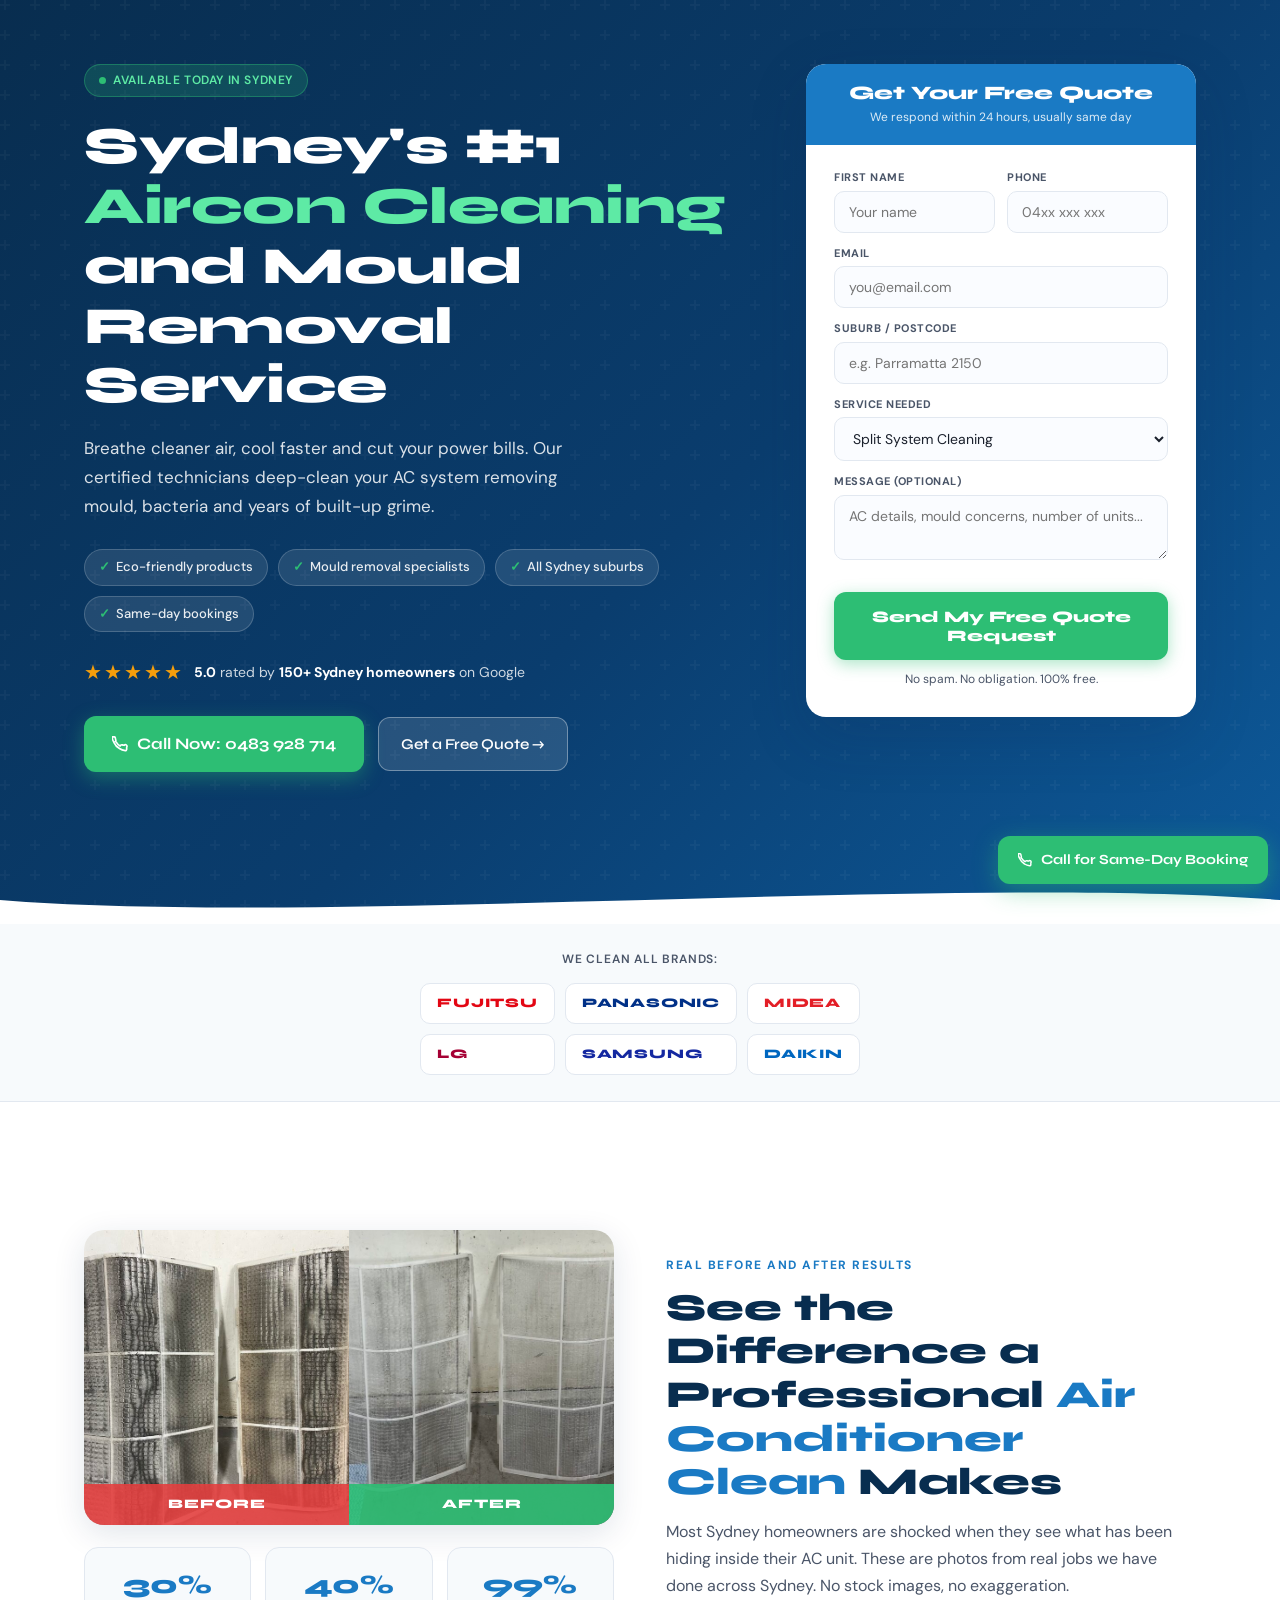
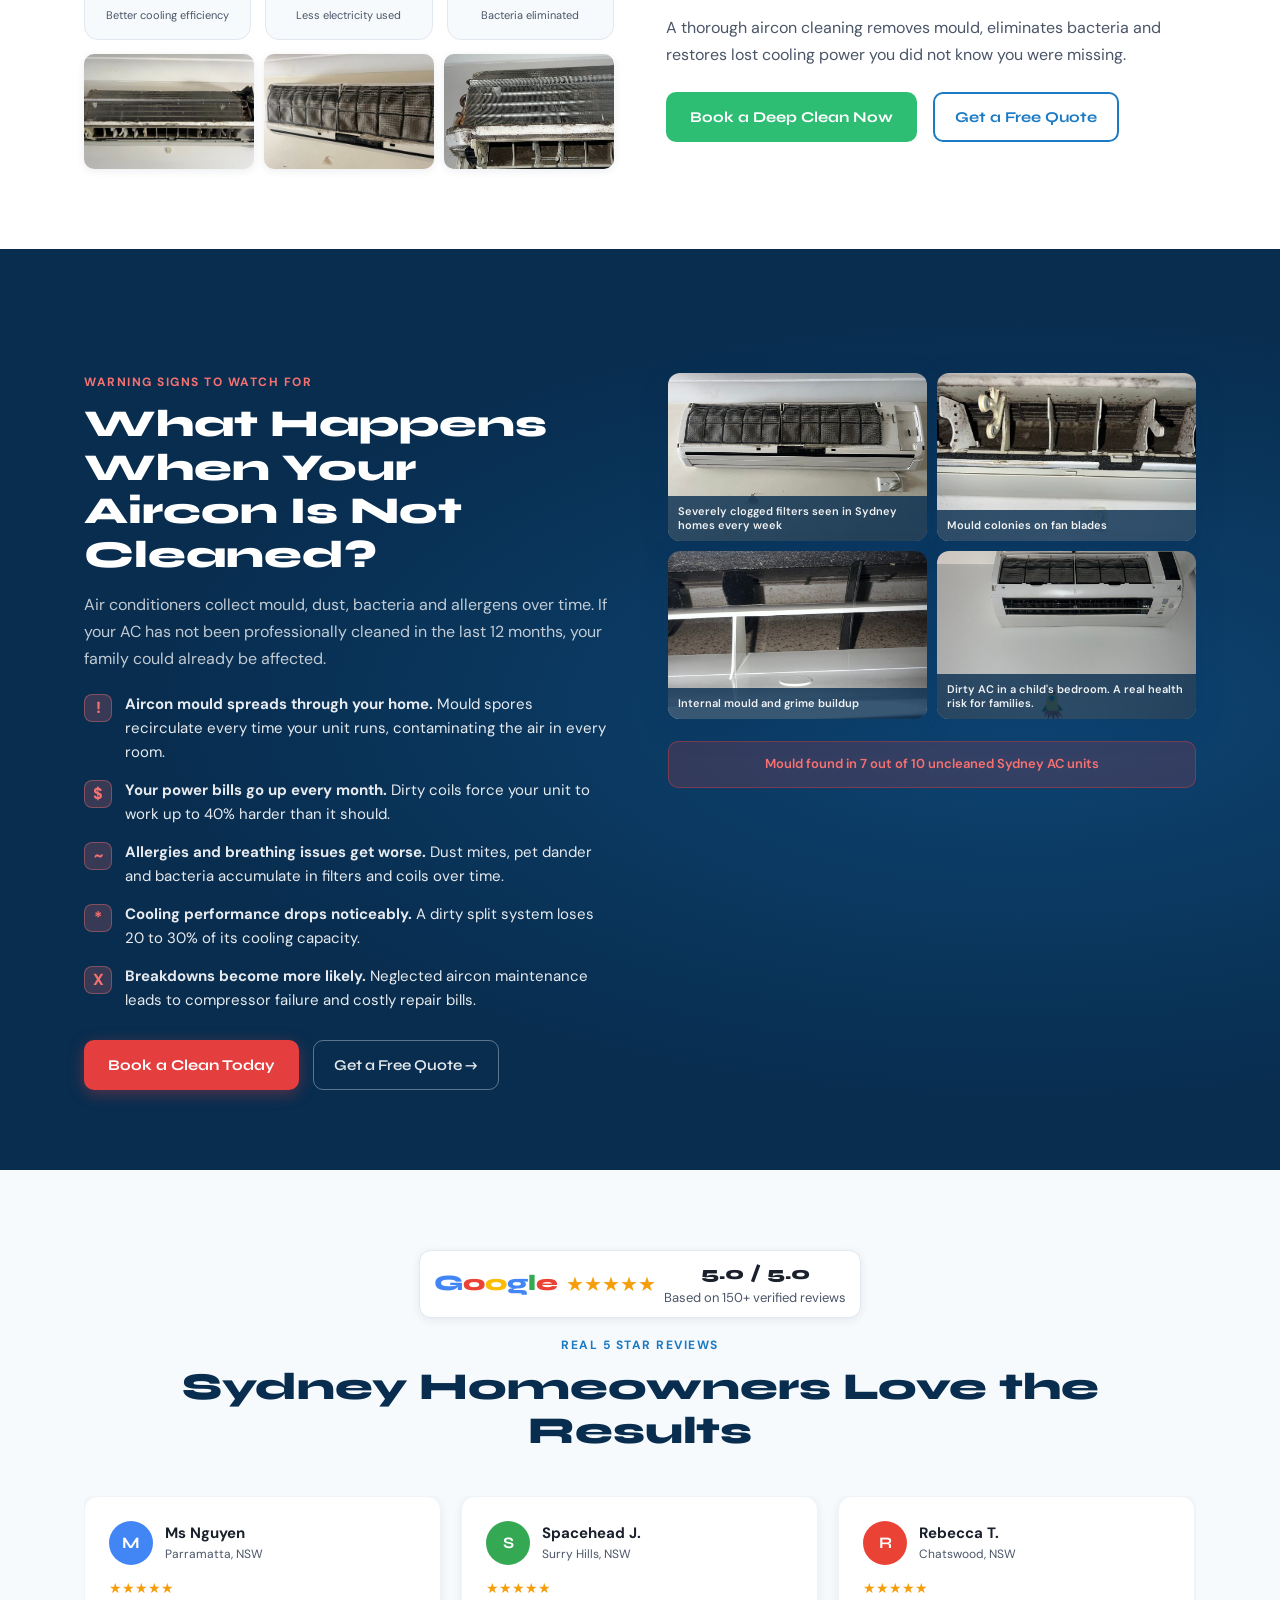
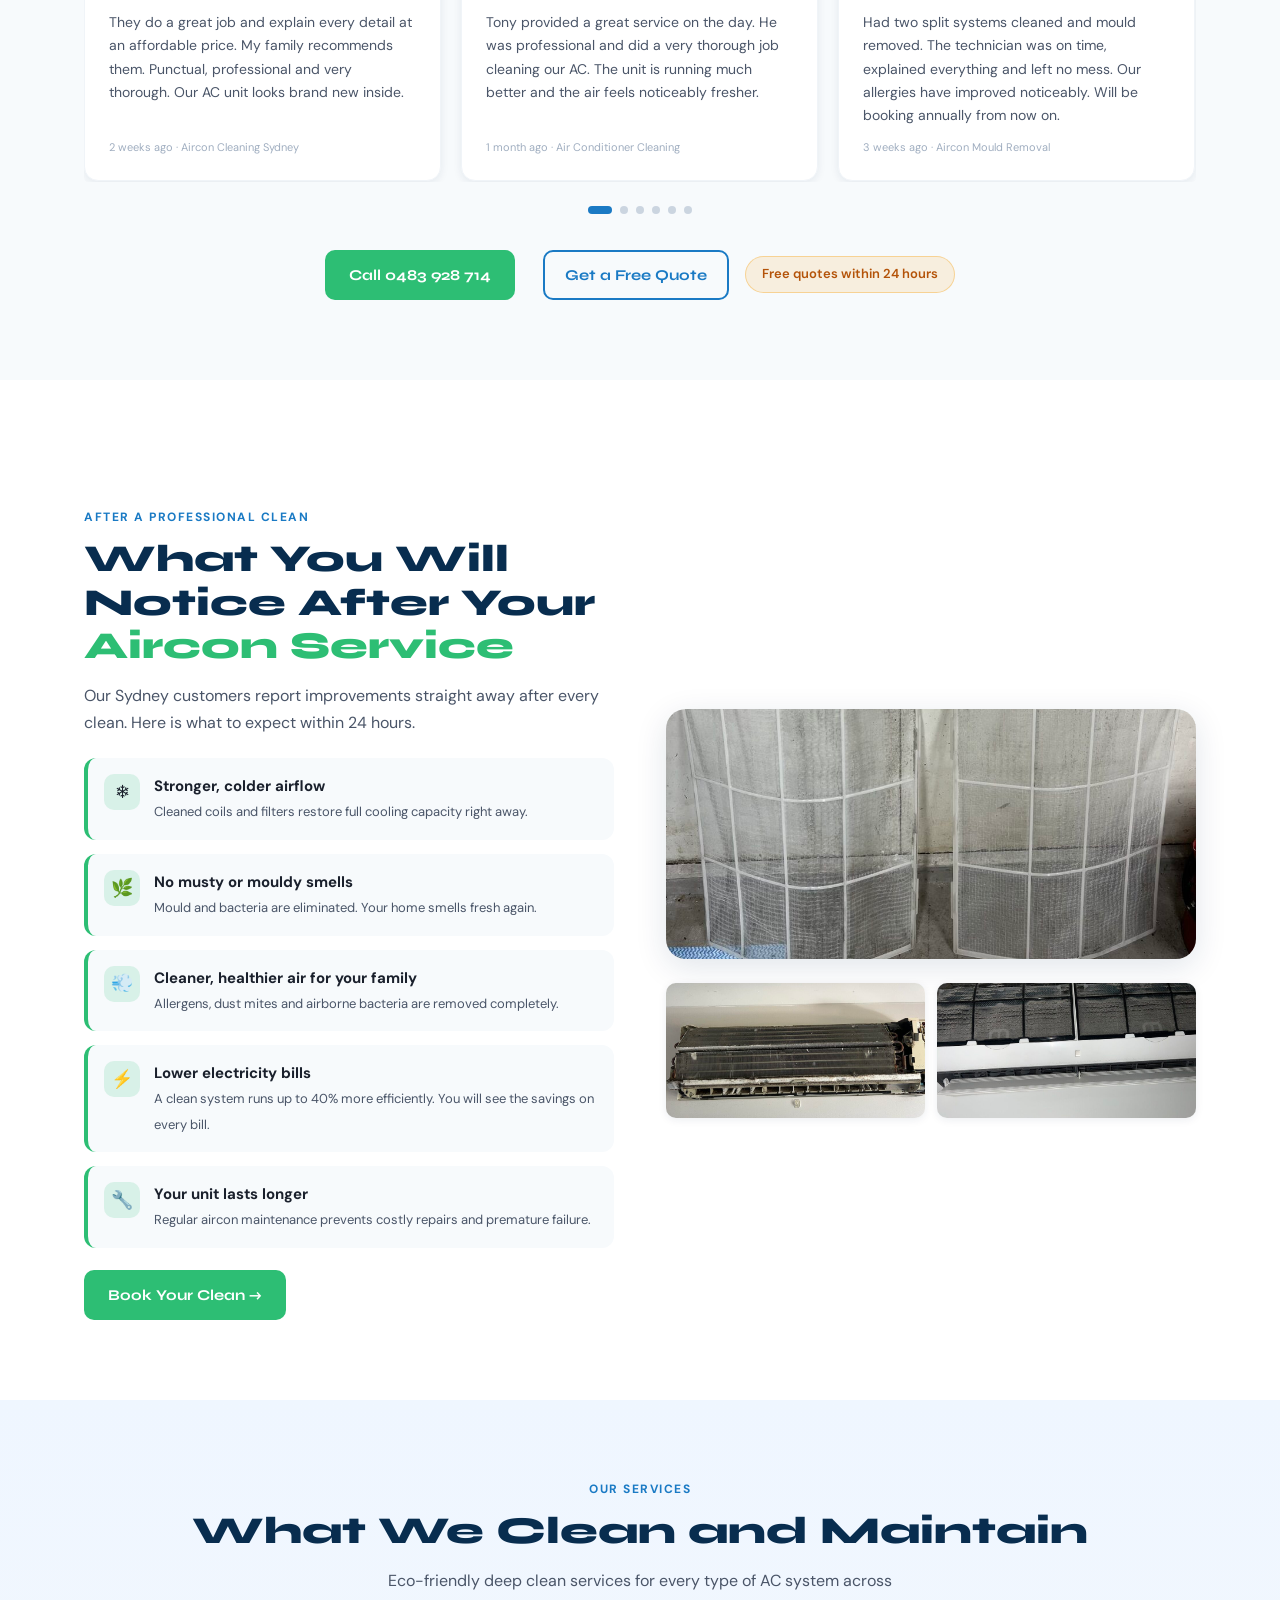
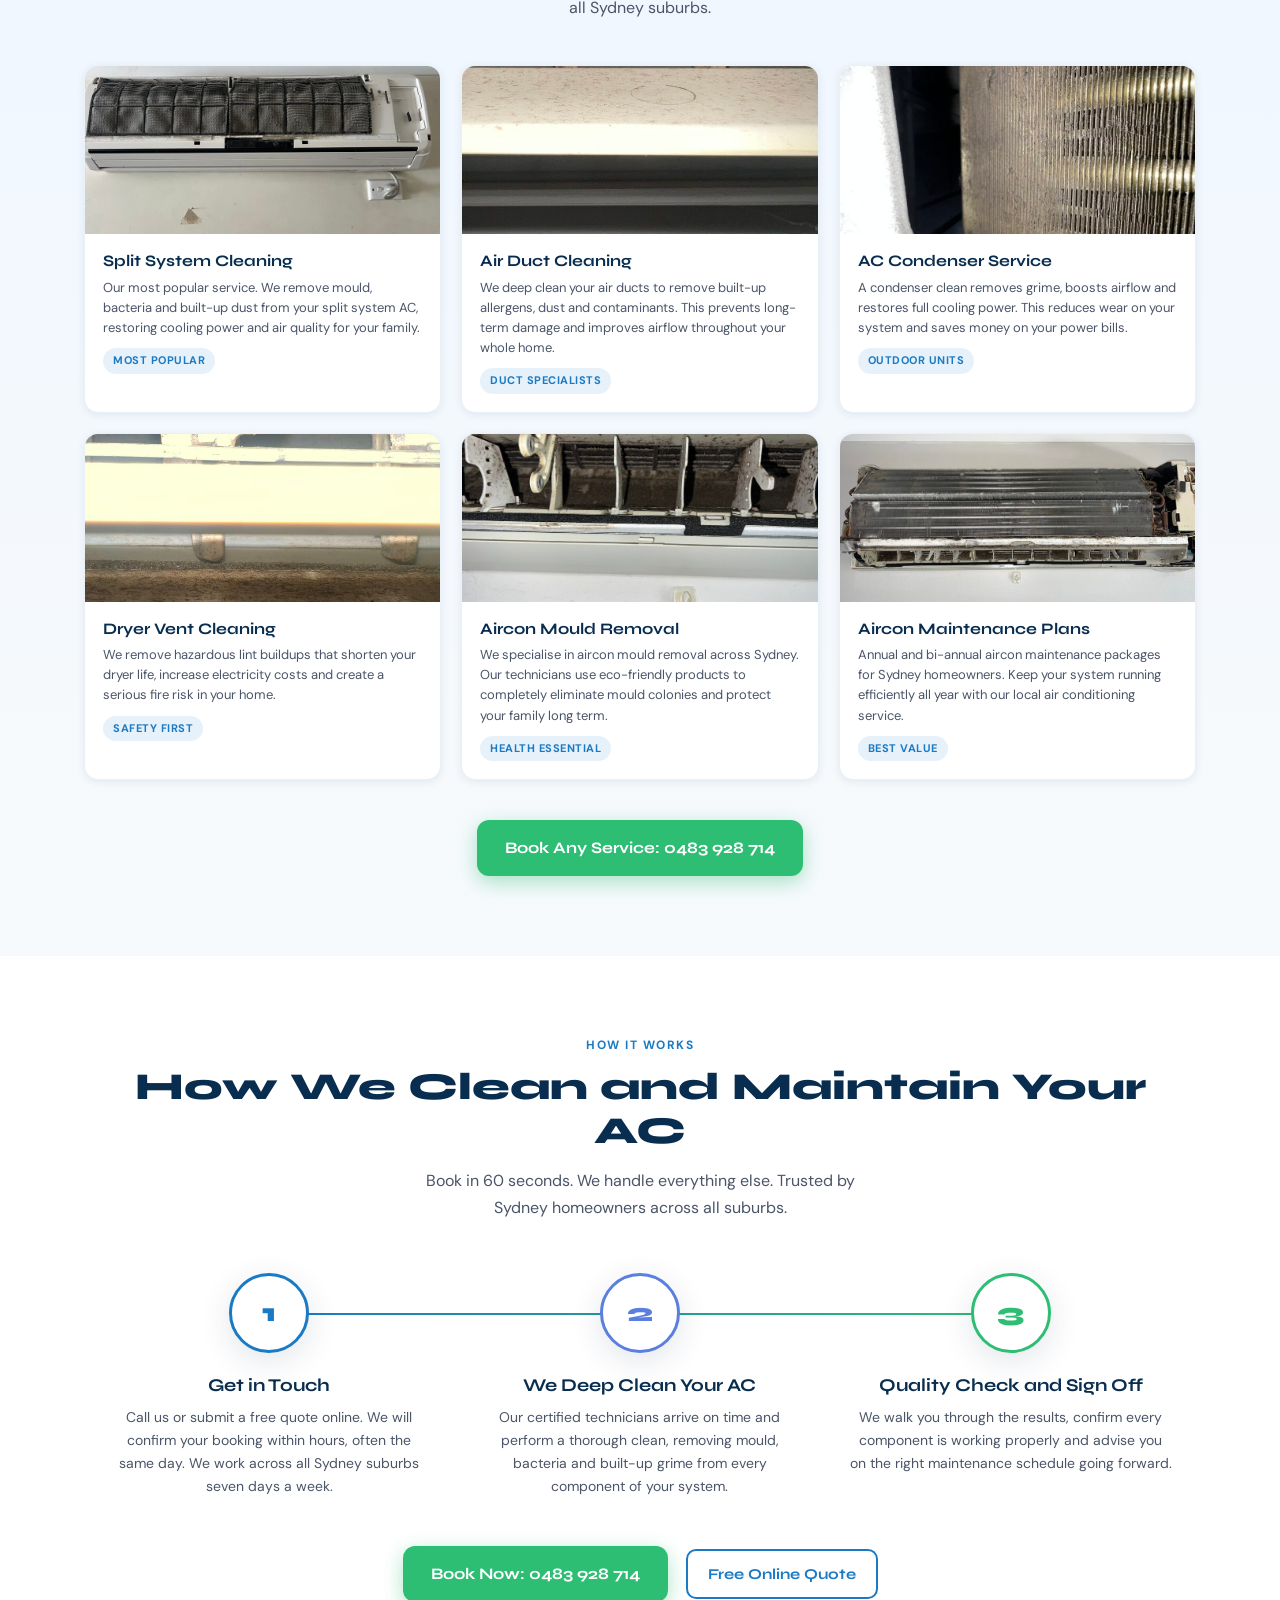
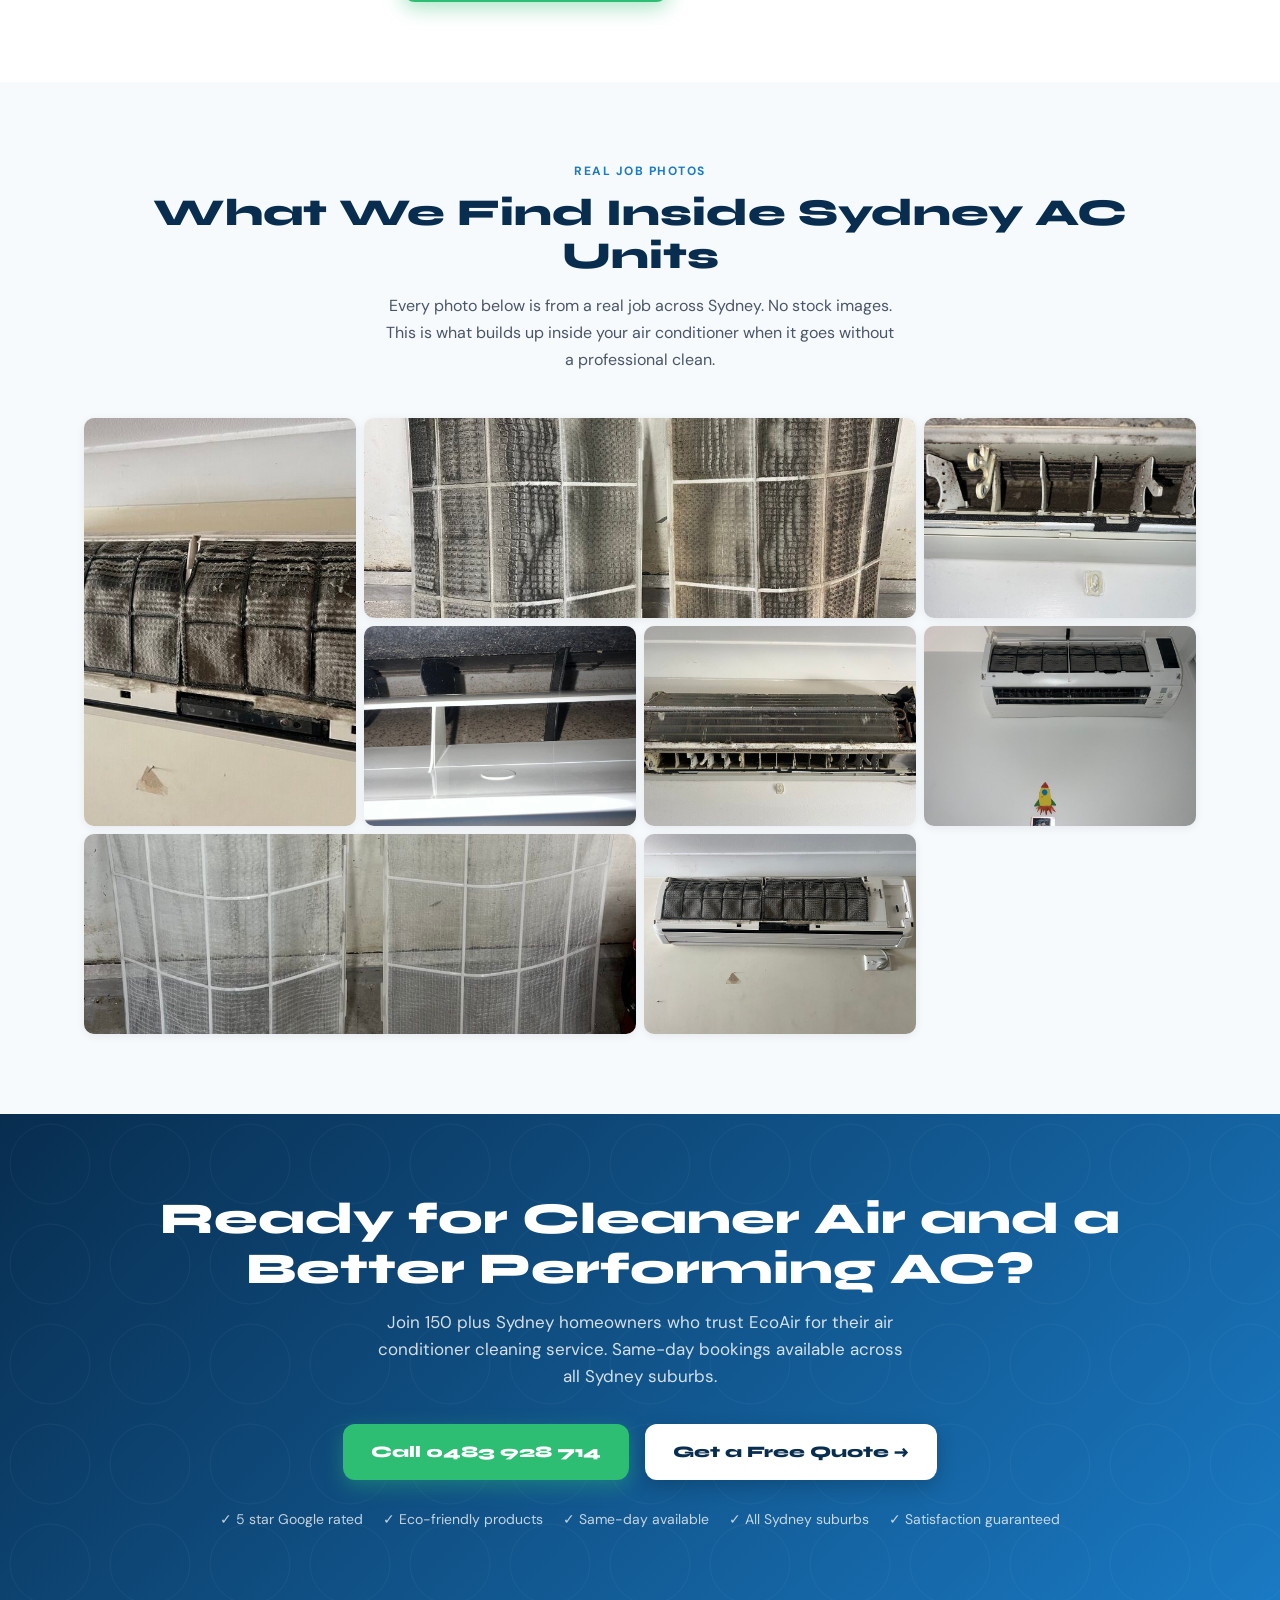
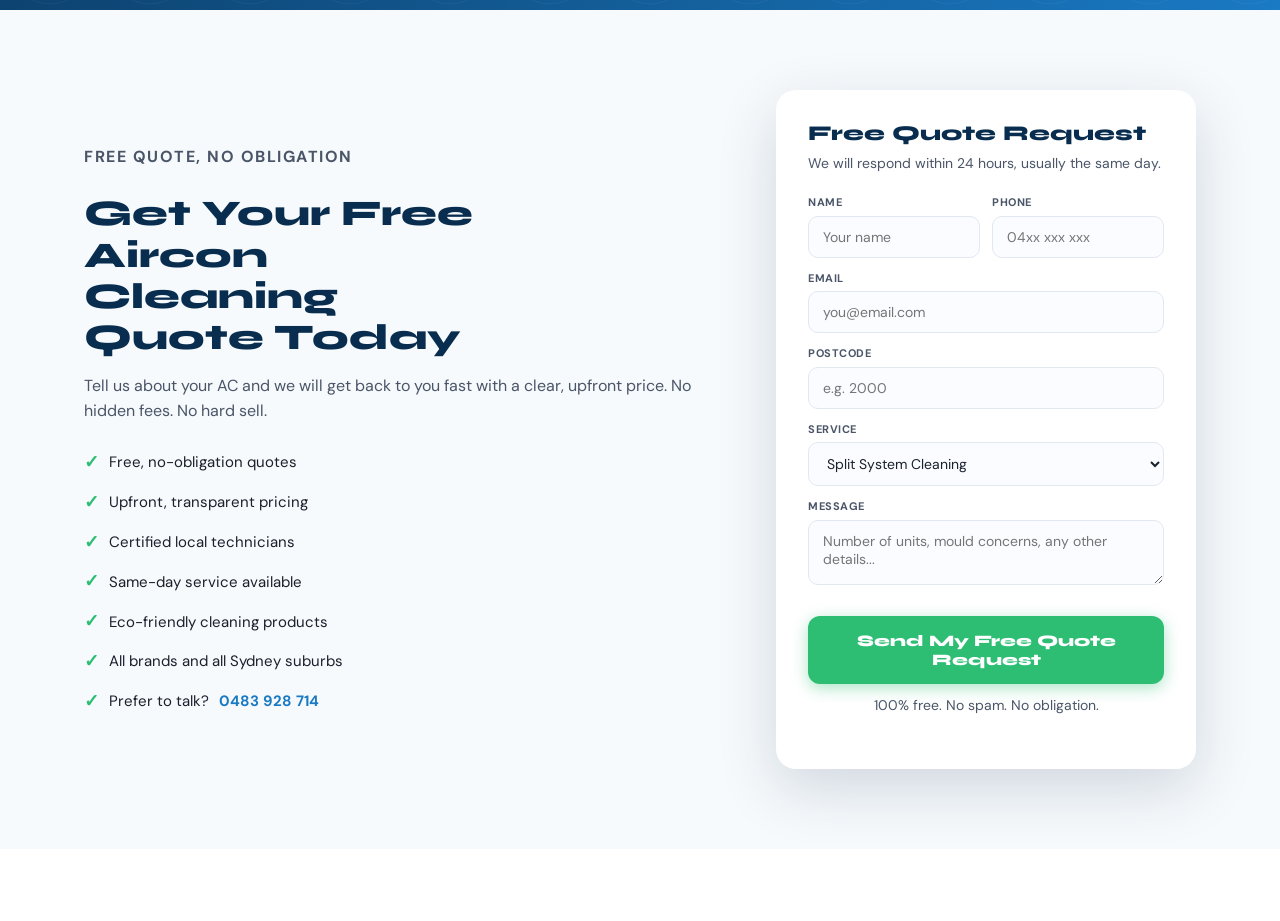
==== index.html @ 8276d1e8 "Mobile fixes: brands grid, ba-pair gap, floating CTA, google badge, wave height, body padding" ====
<!DOCTYPE html>
<html lang="en">
<head>
<meta charset="UTF-8">
<meta name="viewport" content="width=device-width, initial-scale=1.0">
<title>Aircon Cleaning Sydney | Air Conditioner Cleaning Service | EcoAir</title>
<meta name="description" content="Sydney's most trusted aircon cleaning service. Deep clean, mould removal and maintenance for all AC brands. Same-day bookings. Rated 5 stars by 150+ Sydney homeowners. Call 0483 928 714.">
<link rel="preconnect" href="https://fonts.googleapis.com">
<link rel="preconnect" href="https://fonts.gstatic.com" crossorigin>
<link href="https://fonts.googleapis.com/css2?family=Syne:wght@400;600;700;800&family=DM+Sans:wght@300;400;500;600&display=swap" rel="stylesheet">
<style>
  :root {
    --blue:#1A7AC4;--blue-dark:#0F5A96;--blue-deep:#082D4F;
    --green:#2DBE74;--green-dark:#1E9A5C;--amber:#F59E0B;
    --red:#E53E3E;--charcoal:#1A202C;--slate:#4A5568;
    --mist:#F7FAFC;--white:#FFFFFF;
    --shadow-sm:0 2px 8px rgba(10,40,80,0.08);
    --shadow-md:0 8px 32px rgba(10,40,80,0.12);
    --shadow-lg:0 20px 60px rgba(10,40,80,0.16);
    --radius:14px;--radius-lg:20px;
  }
  *,*::before,*::after{box-sizing:border-box;margin:0;padding:0}
  html{scroll-behavior:smooth}
  body{font-family:"DM Sans",sans-serif;font-size:16px;line-height:1.6;color:var(--charcoal);background:var(--white);overflow-x:hidden;padding-bottom:72px}
  h1,h2,h3,h4{font-family:"Syne",sans-serif;line-height:1.15;color:var(--blue-deep)}
  img{max-width:100%;display:block}
  a{text-decoration:none;color:inherit}
  .container{width:100%;max-width:1160px;margin:0 auto;padding:0 24px}

  /* HERO */
  .hero{background:linear-gradient(135deg,var(--blue-deep) 0%,#0A3D6E 55%,#0D5A9B 100%);position:relative;overflow:hidden;padding:64px 0 0}
  .hero::before{content:"";position:absolute;inset:0;background:url("data:image/svg+xml,%3Csvg width='60' height='60' viewBox='0 0 60 60' xmlns='http://www.w3.org/2000/svg'%3E%3Cg fill='%23ffffff' fill-opacity='0.03'%3E%3Cpath d='M36 34v-4h-2v4h-4v2h4v4h2v-4h4v-2h-4zm0-30V0h-2v4h-4v2h4v4h2V6h4V4h-4zM6 34v-4H4v4H0v2h4v4h2v-4h4v-2H6zM6 4V0H4v4H0v2h4v4h2V6h4V4H6z'/%3E%3C/g%3E%3C/svg%3E")}
  .hero-inner{position:relative;z-index:1;display:grid;grid-template-columns:1fr 390px;gap:48px;align-items:start}
  .hero-badge{display:inline-flex;align-items:center;gap:7px;background:rgba(45,190,116,0.2);border:1px solid rgba(45,190,116,0.4);color:#5EEAA5;font-size:12px;font-weight:600;padding:6px 14px;border-radius:50px;margin-bottom:20px;letter-spacing:.6px;text-transform:uppercase}
  .badge-dot{width:7px;height:7px;background:#2DBE74;border-radius:50%;animation:pd 2s infinite}
  @keyframes pd{0%,100%{opacity:1;transform:scale(1)}50%{opacity:.5;transform:scale(1.3)}}
  .hero h1{font-size:clamp(30px,4.5vw,52px);font-weight:800;color:white;margin-bottom:18px;letter-spacing:-.5px}
  .hero h1 em{color:#5EEAA5;font-style:normal}
  .hero-sub{font-size:17px;color:rgba(255,255,255,0.85);margin-bottom:28px;max-width:520px;line-height:1.7}
  .chips{display:flex;flex-wrap:wrap;gap:10px;margin-bottom:24px}
  .chip{display:flex;align-items:center;gap:6px;background:rgba(255,255,255,0.1);border:1px solid rgba(255,255,255,0.18);border-radius:50px;padding:7px 14px;color:rgba(255,255,255,0.9);font-size:13px;font-weight:500}
  .chip-ok{color:#2DBE74;font-weight:800}
  .stars-row{display:flex;align-items:center;gap:10px;margin-bottom:28px}
  .stars{color:#F59E0B;font-size:20px;letter-spacing:2px}
  .stars-txt{color:rgba(255,255,255,0.8);font-size:14px}
  .stars-txt strong{color:white}
  .hero-btns{display:flex;align-items:center;gap:14px;flex-wrap:wrap;margin-bottom:52px}
  .btn-primary{display:inline-flex;align-items:center;gap:9px;background:var(--green);color:white;font-family:"Syne",sans-serif;font-weight:700;font-size:16px;padding:15px 28px;border-radius:12px;transition:all .2s;box-shadow:0 6px 20px rgba(45,190,116,0.4)}
  .btn-primary:hover{background:var(--green-dark);transform:translateY(-2px)}
  .btn-outline{display:inline-flex;align-items:center;gap:9px;background:rgba(255,255,255,0.12);border:1.5px solid rgba(255,255,255,0.35);color:white;font-family:"Syne",sans-serif;font-weight:600;font-size:15px;padding:14px 22px;border-radius:12px;transition:all .2s}
  .btn-outline:hover{background:rgba(255,255,255,0.2)}

  /* FORM */
  .form-card{background:white;border-radius:var(--radius-lg);box-shadow:var(--shadow-lg);overflow:hidden}
  .form-band{background:var(--blue);padding:18px 28px;text-align:center}
  .form-band h3{font-size:19px;font-weight:800;color:white;margin:0}
  .form-band p{font-size:12px;color:rgba(255,255,255,0.85);margin-top:4px}
  .form-body{padding:24px 28px 28px}
  .fr{margin-bottom:12px}
  .fr label{display:block;font-size:11px;font-weight:700;color:var(--slate);margin-bottom:4px;text-transform:uppercase;letter-spacing:.5px}
  .fr input,.fr select,.fr textarea{width:100%;border:1.5px solid #E2E8F0;border-radius:10px;padding:11px 14px;font-family:"DM Sans",sans-serif;font-size:14px;color:var(--charcoal);transition:border-color .2s,box-shadow .2s;background:#FAFCFF;outline:none}
  .fr input:focus,.fr select:focus,.fr textarea:focus{border-color:var(--blue);box-shadow:0 0 0 3px rgba(26,122,196,0.12);background:white}
  .fr textarea{resize:vertical;min-height:65px}
  .fg{display:grid;grid-template-columns:1fr 1fr;gap:12px}
  .btn-submit{width:100%;background:var(--green);color:white;font-family:"Syne",sans-serif;font-weight:800;font-size:16px;padding:15px;border:none;border-radius:12px;cursor:pointer;margin-top:6px;transition:all .2s;box-shadow:0 4px 16px rgba(45,190,116,0.4)}
  .btn-submit:hover{background:var(--green-dark);transform:translateY(-1px)}
  .form-note{text-align:center;font-size:12px;color:var(--slate);margin-top:10px}
  .wave{overflow:hidden;line-height:0;margin-top:52px}
  .wave svg{display:block;height:32px}

  /* BRANDS */
  .brands{background:var(--mist);padding:26px 0;border-bottom:1px solid #E2E8F0}
  .brands-inner{display:grid;grid-template-columns:repeat(3,auto);align-items:center;gap:10px;justify-content:center}
  .brands-lbl{font-size:12px;font-weight:600;color:var(--slate);text-transform:uppercase;letter-spacing:.8px;grid-column:1/-1;text-align:center;margin-bottom:4px}
  .brand{background:white;border:1px solid #E2E8F0;border-radius:10px;padding:9px 16px;font-family:"Syne",sans-serif;font-weight:800;font-size:13px;letter-spacing:.8px}
  .brand.fj{color:#E30613}.brand.pa{color:#003087}.brand.mi{color:#E31E26}
  .brand.lg{color:#A50034}.brand.sa{color:#1428A0}.brand.da{color:#0067C0}

  /* SHARED */
  .eyebrow{font-size:12px;font-weight:700;letter-spacing:1.5px;text-transform:uppercase;color:var(--blue);margin-bottom:10px}
  .heading{font-size:clamp(24px,3.2vw,38px);font-weight:800;margin-bottom:14px}
  .subtext{font-size:16px;color:var(--slate);line-height:1.7}
  .btn-g{display:inline-flex;align-items:center;gap:9px;background:var(--green);color:white;font-family:"Syne",sans-serif;font-weight:700;font-size:15px;padding:13px 24px;border-radius:10px;transition:all .2s;margin-top:24px;margin-right:12px}
  .btn-g:hover{background:var(--green-dark);transform:translateY(-1px)}
  .btn-ob{display:inline-flex;align-items:center;gap:9px;border:2px solid var(--blue);color:var(--blue);font-family:"Syne",sans-serif;font-weight:700;font-size:15px;padding:11px 20px;border-radius:10px;transition:all .2s;margin-top:24px}
  .btn-ob:hover{background:var(--blue);color:white}
  .section{padding:80px 0}

  /* BEFORE AFTER */
  .ba-grid{display:grid;grid-template-columns:1fr 1fr;gap:52px;align-items:center;margin-top:48px}
  .ba-pair{display:grid;grid-template-columns:1fr 1fr;border-radius:var(--radius-lg);overflow:hidden;box-shadow:var(--shadow-md);gap:0}
  .ba-pane{position:relative}
  .ba-pane img{width:100%;height:295px;object-fit:cover;display:block}
  .ba-lbl{position:absolute;bottom:0;left:0;right:0;padding:10px;text-align:center;font-family:"Syne",sans-serif;font-weight:800;font-size:13px;letter-spacing:1px;text-transform:uppercase;color:white}
  .ba-lbl.b{background:rgba(229,62,62,0.88)}.ba-lbl.a{background:rgba(45,190,116,0.9)}
  .stats{display:flex;gap:14px;margin-top:22px}
  .stat{flex:1;background:var(--mist);border:1px solid #E2E8F0;border-radius:var(--radius);padding:16px 10px;text-align:center}
  .stat .n{font-family:"Syne",sans-serif;font-weight:800;font-size:26px;color:var(--blue)}
  .stat .l{font-size:11px;color:var(--slate);margin-top:3px;line-height:1.3}
  .mini-grid{display:grid;grid-template-columns:repeat(3,1fr);gap:10px;margin-top:14px}
  .thumb{border-radius:10px;overflow:hidden;box-shadow:var(--shadow-sm)}
  .thumb img{width:100%;height:115px;object-fit:cover;display:block;transition:transform .3s}
  .thumb:hover img{transform:scale(1.05)}

  /* PROBLEM */
  .prob{background:var(--blue-deep);padding:80px 0;position:relative;overflow:hidden}
  .prob::before{content:"";position:absolute;inset:0;background:radial-gradient(ellipse at 80% 50%,rgba(26,122,196,0.3) 0%,transparent 60%)}
  .prob-inner{position:relative;z-index:1}
  .prob-grid{display:grid;grid-template-columns:1fr 1fr;gap:56px;align-items:start;margin-top:44px}
  .prob .eyebrow{color:#F87171}
  .prob .heading{color:white}
  .prob .subtext{color:rgba(255,255,255,0.75)}
  .prob-list{list-style:none;margin-top:20px;display:flex;flex-direction:column;gap:14px}
  .prob-list li{display:flex;align-items:flex-start;gap:13px;color:rgba(255,255,255,0.9);font-size:15px;line-height:1.6}
  .pi{width:28px;height:28px;border-radius:8px;background:rgba(248,113,113,0.2);border:1px solid rgba(248,113,113,0.4);display:flex;align-items:center;justify-content:center;flex-shrink:0;margin-top:2px;color:#F87171;font-size:16px;font-weight:800}
  .prob-photos{display:grid;grid-template-columns:1fr 1fr;gap:10px}
  .pp{border-radius:12px;overflow:hidden;position:relative;box-shadow:var(--shadow-md)}
  .pp img{width:100%;height:168px;object-fit:cover;display:block}
  .pp-lbl{position:absolute;bottom:0;left:0;right:0;background:rgba(8,45,79,0.8);padding:8px 10px;color:rgba(255,255,255,0.92);font-size:11px;font-weight:600;line-height:1.3}
  .warn{margin-top:12px;background:rgba(229,62,62,0.18);border:1px solid rgba(229,62,62,0.4);border-radius:10px;padding:12px 16px;color:#F87171;font-size:13px;font-weight:600;text-align:center;grid-column:1/-1}
  .prob-btns{display:flex;gap:14px;flex-wrap:wrap;margin-top:28px}
  .btn-danger{display:inline-flex;align-items:center;gap:9px;background:#E53E3E;color:white;font-family:"Syne",sans-serif;font-weight:700;font-size:15px;padding:13px 24px;border-radius:10px;transition:all .2s;box-shadow:0 4px 16px rgba(229,62,62,0.35)}
  .btn-danger:hover{background:#C53030;transform:translateY(-1px)}
  .btn-gw{display:inline-flex;align-items:center;gap:9px;border:1.5px solid rgba(255,255,255,0.35);color:rgba(255,255,255,0.9);font-family:"Syne",sans-serif;font-weight:600;font-size:15px;padding:11px 20px;border-radius:10px;transition:all .2s}
  .btn-gw:hover{background:rgba(255,255,255,0.12)}

  /* REVIEWS */
  /* CAROUSEL */
  .carousel-outer{width:100%;overflow:hidden;position:relative}
  .carousel-wrap{overflow:hidden;border-radius:4px}
  .carousel-track{display:flex;transition:transform 0.75s cubic-bezier(0.25,0.46,0.45,0.94);will-change:transform}
  .rev-card{background:white;border-radius:var(--radius);padding:24px;box-shadow:var(--shadow-sm);border:1px solid #F0F4F8;display:flex;flex-direction:column;gap:12px;flex-shrink:0;transition:box-shadow .2s,transform .2s;box-sizing:border-box}
  .rev-card:hover{box-shadow:var(--shadow-md);transform:translateY(-2px)}
  .rev-row{display:flex;align-items:center;gap:12px}
  .rev-av{width:44px;height:44px;border-radius:50%;color:white;display:flex;align-items:center;justify-content:center;font-family:"Syne",sans-serif;font-weight:700;font-size:16px;flex-shrink:0}
  .rev-name{font-weight:700;font-size:15px}
  .rev-sub{font-size:12px;color:var(--slate)}
  .rev-stars{color:#F59E0B;font-size:14px}
  .rev-text{font-size:14px;color:var(--slate);line-height:1.65;flex:1}
  .rev-date{font-size:11px;color:#A0AEC0}
  .carousel-dots{display:flex;justify-content:center;gap:8px;margin-top:24px}
  .carousel-dot{width:8px;height:8px;border-radius:50%;background:#CBD5E0;border:none;cursor:pointer;transition:all .3s;padding:0}
  .carousel-dot.active{background:var(--blue);width:24px;border-radius:4px}
  .g-badge{display:inline-flex;align-items:center;gap:8px;background:white;border:1px solid #E2E8F0;border-radius:12px;padding:8px 14px;box-shadow:var(--shadow-sm);margin-bottom:18px;flex-wrap:wrap;justify-content:center}
  .g-letters{font-family:"Syne",sans-serif;font-weight:800;font-size:22px}
  .g-letters .G{color:#4285F4}.g-letters .o1{color:#EA4335}.g-letters .o2{color:#FBBC05}
  .g-letters .g2{color:#4285F4}.g-letters .l{color:#34A853}.g-letters .e{color:#EA4335}
  .g-score{font-family:"Syne",sans-serif;font-weight:800;font-size:18px}
  .g-count{font-size:13px;color:var(--slate)}
  .g-stars{color:#F59E0B;font-size:20px}
  .rev-btns{display:flex;align-items:center;justify-content:center;gap:16px;margin-top:36px;flex-wrap:wrap}
  .urgency{background:rgba(245,158,11,0.12);border:1px solid rgba(245,158,11,0.35);color:#B45309;border-radius:50px;padding:7px 16px;font-size:13px;font-weight:600}

  /* BENEFITS */
  .ben-grid{display:grid;grid-template-columns:1fr 1fr;gap:52px;align-items:center;margin-top:48px}
  .ben-list{list-style:none;display:flex;flex-direction:column;gap:14px}
  .ben-list li{display:flex;align-items:flex-start;gap:14px;padding:16px;background:var(--mist);border-radius:12px;border-left:4px solid var(--green);transition:transform .15s}
  .ben-list li:hover{transform:translateX(4px)}
  .ben-icon{width:36px;height:36px;border-radius:10px;background:rgba(45,190,116,0.15);display:flex;align-items:center;justify-content:center;flex-shrink:0;font-size:18px}
  .ben-text strong{display:block;font-weight:700;font-size:15px}
  .ben-text span{font-size:13px;color:var(--slate)}
  .ben-imgs{display:flex;flex-direction:column;gap:12px}
  .ben-main img{width:100%;height:250px;object-fit:cover;border-radius:var(--radius-lg);box-shadow:var(--shadow-md)}
  .ben-pair{display:grid;grid-template-columns:1fr 1fr;gap:12px;margin-top:0}
  .ben-pair .thumb img{height:135px}

  /* SERVICES */
  .svc-bg{background:linear-gradient(180deg,#EFF6FF 0%,var(--mist) 100%)}
  .svc-grid{display:grid;grid-template-columns:repeat(3,1fr);gap:20px;margin-top:0}
  .svc-card{background:white;border-radius:var(--radius);overflow:hidden;box-shadow:var(--shadow-sm);border:1px solid #E8F0F8;transition:box-shadow .2s,transform .2s}
  .svc-card:hover{box-shadow:var(--shadow-md);transform:translateY(-4px)}
  .svc-img{width:100%;height:168px;overflow:hidden}
  .svc-img img{width:100%;height:100%;object-fit:cover;transition:transform .35s}
  .svc-card:hover .svc-img img{transform:scale(1.05)}
  .svc-body{padding:18px}
  .svc-body h3{font-size:16px;font-weight:700;margin-bottom:7px;color:var(--blue-deep)}
  .svc-body p{font-size:13px;color:var(--slate);line-height:1.55}
  .svc-tag{display:inline-block;margin-top:10px;background:rgba(26,122,196,0.1);color:var(--blue);font-size:11px;font-weight:700;padding:4px 10px;border-radius:50px;letter-spacing:.5px;text-transform:uppercase}
  .svc-hdr{text-align:center;margin-bottom:44px}

  /* PROCESS */
  .proc-steps{display:grid;grid-template-columns:repeat(3,1fr);position:relative;margin-top:52px}
  .proc-steps::before{content:"";position:absolute;top:40px;left:16.67%;right:16.67%;height:2px;background:linear-gradient(90deg,var(--blue) 0%,var(--green) 100%);z-index:0}
  .proc-step{text-align:center;padding:0 24px;position:relative;z-index:1}
  .step-n{width:80px;height:80px;background:white;border:3px solid var(--blue);border-radius:50%;display:flex;align-items:center;justify-content:center;font-family:"Syne",sans-serif;font-weight:800;font-size:26px;color:var(--blue);margin:0 auto 22px;box-shadow:var(--shadow-md)}
  .proc-step:nth-child(2) .step-n{border-color:#5B7FDE;color:#5B7FDE}
  .proc-step:nth-child(3) .step-n{border-color:var(--green);color:var(--green)}
  .proc-step h3{font-size:18px;font-weight:700;margin-bottom:10px}
  .proc-step p{font-size:14px;color:var(--slate);line-height:1.65}
  .proc-hdr{text-align:center}

  /* FINAL CTA */
  .fcta{background:linear-gradient(135deg,var(--blue-deep) 0%,var(--blue) 100%);padding:80px 0;position:relative;overflow:hidden;text-align:center}
  .fcta::before{content:"";position:absolute;inset:0;background:url("data:image/svg+xml,%3Csvg width='100' height='100' viewBox='0 0 100 100' xmlns='http://www.w3.org/2000/svg'%3E%3Ccircle cx='50' cy='50' r='40' fill='none' stroke='%23ffffff' stroke-width='0.5' opacity='0.08'/%3E%3C/svg%3E") repeat}
  .fcta-inner{position:relative;z-index:1}
  .fcta h2{font-size:clamp(26px,4vw,44px);font-weight:800;color:white;margin-bottom:14px}
  .fcta p{font-size:17px;color:rgba(255,255,255,0.82);margin-bottom:34px;max-width:540px;margin-left:auto;margin-right:auto}
  .fcta-btns{display:flex;justify-content:center;gap:16px;flex-wrap:wrap}
  .btn-ws{display:inline-flex;align-items:center;gap:9px;background:white;color:var(--blue-deep);font-family:"Syne",sans-serif;font-weight:800;font-size:16px;padding:15px 28px;border-radius:12px;transition:all .2s;box-shadow:0 6px 20px rgba(0,0,0,0.2)}
  .btn-ws:hover{transform:translateY(-2px);box-shadow:0 10px 28px rgba(0,0,0,0.28)}
  .btn-gs{display:inline-flex;align-items:center;gap:9px;background:var(--green);color:white;font-family:"Syne",sans-serif;font-weight:800;font-size:16px;padding:15px 28px;border-radius:12px;transition:all .2s;box-shadow:0 6px 20px rgba(45,190,116,0.4)}
  .btn-gs:hover{background:var(--green-dark);transform:translateY(-2px)}
  .ftrust{margin-top:28px;color:rgba(255,255,255,0.75);font-size:14px;display:flex;align-items:center;justify-content:center;gap:20px;flex-wrap:wrap}

  /* FINAL FORM */
  .ff-grid{display:grid;grid-template-columns:1fr minmax(0,420px);gap:56px;align-items:center}
  .ff-copy h2{font-size:clamp(24px,3vw,36px);font-weight:800;margin-bottom:14px}
  .ff-copy p{font-size:16px;color:var(--slate);margin-bottom:24px}
  .perks{list-style:none;display:flex;flex-direction:column;gap:11px}
  .perks li{display:flex;align-items:center;gap:10px;font-size:15px}
  .pck{color:var(--green);font-size:18px;font-weight:800}
  .ff-card{background:white;border-radius:var(--radius-lg);box-shadow:var(--shadow-lg);padding:32px}
  .ff-card h3{font-size:21px;font-weight:800;margin-bottom:5px}
  .ff-card > p{font-size:14px;color:var(--slate);margin-bottom:20px}

  /* FLOAT */
  .float-cta{position:fixed;bottom:16px;right:12px;z-index:900;max-width:calc(100vw - 24px)}
  .float-btn{display:flex;align-items:center;gap:9px;background:var(--green);color:white;font-family:"Syne",sans-serif;font-weight:700;font-size:14px;padding:13px 20px;border-radius:12px;box-shadow:0 6px 24px rgba(45,190,116,0.45);transition:all .2s;animation:bi .6s ease-out}
  .float-btn:hover{background:var(--green-dark);transform:translateY(-2px)}
  @keyframes bi{0%{transform:translateY(80px);opacity:0}80%{transform:translateY(-4px)}100%{transform:translateY(0);opacity:1}}

  /* MOBILE */
  @media(max-width:960px){
    .hero-inner{grid-template-columns:1fr;gap:28px}
    .hero{padding:56px 0 32px}
    .ba-grid,.prob-grid,.ben-grid,.ff-grid{grid-template-columns:1fr;gap:28px}
    .svc-grid{grid-template-columns:1fr 1fr}
    .proc-steps{grid-template-columns:1fr 1fr;gap:28px}
    .proc-steps::before{display:none}
    .prob-photos{order:-1}
    .mini-grid{grid-template-columns:1fr 1fr}
    .map-layout{grid-template-columns:1fr;gap:28px}
    .map-circle{width:280px;height:280px;margin:0 auto}
    .map-circle-wrap{justify-content:center}
    .section{padding:56px 0}
    .gallery-section{padding:56px 0}
    .rev-btns{flex-direction:column;align-items:center}
    .carousel-outer{padding:0 44px}
  }
  @media(max-width:600px){
    .svc-grid{grid-template-columns:1fr}
    .fg{grid-template-columns:1fr}
    .btn-primary,.btn-ws,.btn-gs,.btn-g,.btn-ob,.btn-danger,.btn-gw,.btn-outline-blue{width:100%;justify-content:center;margin-right:0}
    .ba-pair{grid-template-columns:1fr}
    .ba-pane img{height:200px}
    .stats{flex-direction:column;gap:10px}
    .stat{padding:14px}
    .proc-steps{grid-template-columns:1fr}
    .section{padding:44px 0}
    .gallery-section{padding:44px 0}
    .gallery-grid{grid-template-columns:1fr 1fr;grid-auto-rows:160px}
    .gallery-item.tall{grid-row:span 1}
    .gallery-item.wide{grid-column:span 1}
    .header-loc{display:none}
    .hero-btns{flex-direction:column;gap:10px}
    .hero-btns a{width:100%;justify-content:center}
    .hero-stats{gap:20px}
    .ff-grid{grid-template-columns:1fr;gap:32px}
    .map-circle{width:240px;height:240px}
    .map-points{grid-template-columns:1fr}
    .faq-grid{grid-template-columns:1fr}
    .ben-pair .thumb img{height:120px}
    .form-card,.hero-form-card{margin-top:0}
    .trust-chips{gap:8px}
    .chip{font-size:12px;padding:6px 10px}
    .carousel-outer{padding:0 36px}
    .carousel-arrow{width:30px;height:30px}
    .carousel-arrow svg{width:14px;height:14px}
    .prob-photos{grid-template-columns:1fr 1fr}
    .prob-photos .pp img{height:140px}
    .rev-card{padding:18px}
  
    .brands-inner{grid-template-columns:repeat(2,auto);gap:8px}
    .brands-lbl{grid-column:1/-1}
    .brand{font-size:12px;padding:8px 12px}
    .ba-pair{gap:0}
    .ba-pane{margin:0;padding:0}
    .wave svg{height:24px}}
  .recaptcha-wrap{margin:8px 0 6px;display:flex;justify-content:center}
  .recaptcha-error{color:#E53E3E;font-size:12px;text-align:center;margin-top:6px;display:none;font-weight:600}

  /* CAROUSEL ARROWS */
  .carousel-outer{position:relative}
  .carousel-arrow{position:absolute;top:50%;transform:translateY(-50%);z-index:10;width:40px;height:40px;border-radius:50%;background:var(--blue);border:none;cursor:pointer;display:flex;align-items:center;justify-content:center;box-shadow:var(--shadow-md);transition:all .2s;color:white}
  .carousel-arrow:hover{background:var(--blue-dark);transform:translateY(-50%) scale(1.1)}
  .carousel-arrow.prev{left:-20px}
  .carousel-arrow.next{right:-20px}
  .carousel-arrow svg{width:16px;height:16px;stroke:white;fill:none;stroke-width:2.5;flex-shrink:0}

  /* GALLERY */
  .gallery-section{padding:80px 0;background:var(--mist)}
  .gallery-header{text-align:center;margin-bottom:44px}
  .gallery-grid{display:grid;grid-template-columns:repeat(4,1fr);grid-auto-rows:200px;gap:8px}
  .gallery-item{overflow:hidden;border-radius:10px;position:relative;box-shadow:var(--shadow-sm)}
  .gallery-item img{width:100%;height:100%;object-fit:cover;display:block;transition:transform .4s}
  .gallery-item:hover img{transform:scale(1.06)}
  .gallery-item.tall{grid-row:span 2}
  .gallery-item.wide{grid-column:span 2}
  .gallery-caption{position:absolute;bottom:0;left:0;right:0;background:linear-gradient(to top,rgba(8,45,79,0.85) 0%,transparent 100%);padding:12px 14px 10px;color:rgba(255,255,255,0.92);font-size:11px;font-weight:600;line-height:1.3;opacity:0;transition:opacity .3s}
  .gallery-item:hover .gallery-caption{opacity:1}
  @media(max-width:960px){
    .carousel-arrow.prev{left:-10px}
    .carousel-arrow.next{right:-10px}
    .gallery-grid{grid-template-columns:repeat(2,1fr)}
    .gallery-item.wide{grid-column:span 1}
  }
  @media(max-width:640px){
    .carousel-arrow{width:32px;height:32px}
    .carousel-arrow.prev{left:-8px}
    .carousel-arrow.next{right:-8px}
    .gallery-grid{grid-template-columns:repeat(2,1fr);grid-auto-rows:160px}
    .gallery-item.tall{grid-row:span 1}
  }
</style>
<script src="https://www.google.com/recaptcha/api.js?onload=onRecaptchaLoad&render=explicit" async defer></script>
<script>
var recaptchaWidgets = [];
function onRecaptchaLoad() {
  var containers = document.querySelectorAll('.g-recaptcha');
  containers.forEach(function(el, i) {
    var widgetId = grecaptcha.render(el, {
      sitekey: '6LfsYBQtAAAAENaSc8RXEu78LsxCT7iUtkep-K8'
    });
    el.setAttribute('data-widget-id', widgetId);
    recaptchaWidgets.push({el: el, id: widgetId});
  });
}
function submitForm(btn) {
  var container = btn.parentElement;
  // Walk up to find the form body
  var p = btn;
  for (var i = 0; i < 5; i++) {
    p = p.parentElement;
    if (!p) break;
    var rc = p.querySelector('.g-recaptcha');
    if (rc) { container = p; break; }
  }
  var rcEl = container ? container.querySelector('.g-recaptcha') : null;
  var errorEl = container ? container.querySelector('.recaptcha-error') : null;
  var widgetId = rcEl ? rcEl.getAttribute('data-widget-id') : null;
  var response = (widgetId !== null && widgetId !== undefined)
    ? grecaptcha.getResponse(parseInt(widgetId))
    : grecaptcha.getResponse();
  if (!response || response.length === 0) {
    if (errorEl) errorEl.style.display = 'block';
    return;
  }
  if (errorEl) errorEl.style.display = 'none';
  window.location.href = 'https://ecoairconcleaning.com.au/thank-you/';
}
</script>
</head>
<body>

<!-- HERO -->
<section class="hero" id="home">
  <div class="container">
    <div class="hero-inner">
      <div>
        <div class="hero-badge"><span class="badge-dot"></span> Available Today in Sydney</div>
        <h1>Sydney's #1 <em>Aircon Cleaning</em> and Mould Removal Service</h1>
        <p class="hero-sub">Breathe cleaner air, cool faster and cut your power bills. Our certified technicians deep-clean your AC system removing mould, bacteria and years of built-up grime.</p>
        <div class="chips">
          <div class="chip"><span class="chip-ok">&#10003;</span> Eco-friendly products</div>
          <div class="chip"><span class="chip-ok">&#10003;</span> Mould removal specialists</div>
          <div class="chip"><span class="chip-ok">&#10003;</span> All Sydney suburbs</div>
          <div class="chip"><span class="chip-ok">&#10003;</span> Same-day bookings</div>
        </div>
        <div class="stars-row">
          <span class="stars">&#9733;&#9733;&#9733;&#9733;&#9733;</span>
          <span class="stars-txt"><strong>5.0</strong> rated by <strong>150+ Sydney homeowners</strong> on Google</span>
        </div>
        <div class="hero-btns">
          <a href="tel:0483928714" class="btn-primary">
            <svg width="16" height="16" viewBox="0 0 24 24" fill="none" stroke="currentColor" stroke-width="2.5"><path d="M22 16.92v3a2 2 0 01-2.18 2 19.79 19.79 0 01-8.63-3.07A19.5 19.5 0 013.07 9.81 19.79 19.79 0 010 1.19h3a2 2 0 012 1.72 13.1 13.1 0 00.67 2.95 2 2 0 01-.45 2.11L6.09 8.91a16 16 0 006 6l1.19-1.19a2 2 0 012.11-.45 13.1 13.1 0 002.95.67A2 2 0 0122 16.92z"/></svg>
            Call Now: 0483 928 714
          </a>
          <a href="#quote" class="btn-outline">Get a Free Quote &#8594;</a>
        </div>
      </div>
      <div class="form-card" id="quote">
        <div class="form-band">
          <h3>Get Your Free Quote</h3>
          <p>We respond within 24 hours, usually same day</p>
        </div>
        <div class="form-body">
          <div class="fg">
            <div class="fr"><label>First Name</label><input type="text" placeholder="Your name"></div>
            <div class="fr"><label>Phone</label><input type="tel" placeholder="04xx xxx xxx"></div>
          </div>
          <div class="fr"><label>Email</label><input type="email" placeholder="you@email.com"></div>
          <div class="fr"><label>Suburb / Postcode</label><input type="text" placeholder="e.g. Parramatta 2150"></div>
          <div class="fr"><label>Service Needed</label>
            <select>
              <option>Split System Cleaning</option>
              <option>Aircon Mould Removal</option>
              <option>Air Duct Cleaning</option>
              <option>Condenser Service</option>
              <option>Full AC Maintenance</option>
              <option>Other / Not Sure</option>
            </select>
          </div>
          <div class="fr"><label>Message (optional)</label><textarea placeholder="AC details, mould concerns, number of units..."></textarea></div>
          <div class="recaptcha-wrap"><div class="g-recaptcha"></div></div>
          <div class="recaptcha-error">Please tick the checkbox above to confirm you are not a robot.</div>
          <button class="btn-submit" type="button" onclick="submitForm(this)">Send My Free Quote Request</button>
          <p class="form-note">No spam. No obligation. 100% free.</p>
        </div>
      </div>
    </div>
  </div>
  <div class="wave">
    <svg xmlns="http://www.w3.org/2000/svg" viewBox="0 0 1440 48" preserveAspectRatio="none" style="height:48px;width:100%;display:block;">
      <path fill="#ffffff" d="M0,24 C360,50 1080,-2 1440,24 L1440,48 L0,48 Z"/>
    </svg>
  </div>
</section>

<!-- BRANDS -->
<section class="brands">
  <div class="container">
    <div class="brands-inner">
      <span class="brands-lbl">We clean all brands:</span>
      <span class="brand fj">FUJITSU</span>
      <span class="brand pa">PANASONIC</span>
      <span class="brand mi">MIDEA</span>
      <span class="brand lg">LG</span>
      <span class="brand sa">SAMSUNG</span>
      <span class="brand da">DAIKIN</span>
    </div>
  </div>
</section>

<!-- BEFORE AFTER -->
<section class="section" style="background:white">
  <div class="container">
    <div class="ba-grid">
      <div>
        <div class="ba-pair">
          <div class="ba-pane">
            <img src="[data-uri]" alt="Extremely dirty AC filters before professional cleaning" loading="lazy">
            <div class="ba-lbl b">Before</div>
          </div>
          <div class="ba-pane">
            <img src="[data-uri]" alt="Spotlessly clean AC filters after professional aircon cleaning" loading="lazy">
            <div class="ba-lbl a">After</div>
          </div>
        </div>
        <div class="stats">
          <div class="stat"><div class="n">30%</div><div class="l">Better cooling efficiency</div></div>
          <div class="stat"><div class="n">40%</div><div class="l">Less electricity used</div></div>
          <div class="stat"><div class="n">99%</div><div class="l">Bacteria eliminated</div></div>
        </div>
        <div class="mini-grid">
          <div class="thumb"><img src="[data-uri]" alt="Open split system showing heavily soiled evaporator coils" loading="lazy"></div>
          <div class="thumb"><img src="[data-uri]" alt="Split system AC unit with filters completely blackened" loading="lazy"></div>
          <div class="thumb"><img src="[data-uri]" alt="Close-up of dirty AC coils covered in dust and grime" loading="lazy"></div>
        </div>
      </div>
      <div>
        <p class="eyebrow">Real Before and After Results</p>
        <h2 class="heading">See the Difference a Professional <span style="color:var(--blue)">Air Conditioner Clean</span> Makes</h2>
        <p class="subtext">Most Sydney homeowners are shocked when they see what has been hiding inside their AC unit. These are photos from real jobs we have done across Sydney. No stock images, no exaggeration.</p>
        <p class="subtext" style="margin-top:14px">A thorough aircon cleaning removes mould, eliminates bacteria and restores lost cooling power you did not know you were missing.</p>
        <div>
          <a href="tel:0483928714" class="btn-g">Book a Deep Clean Now</a>
          <a href="#quote" class="btn-ob">Get a Free Quote</a>
        </div>
      </div>
    </div>
  </div>
</section>

<!-- PROBLEM SECTION -->
<section class="prob">
  <div class="container prob-inner">
    <div class="prob-grid">
      <div>
        <p class="eyebrow">Warning Signs to Watch For</p>
        <h2 class="heading">What Happens When Your Aircon Is Not Cleaned?</h2>
        <p class="subtext">Air conditioners collect mould, dust, bacteria and allergens over time. If your AC has not been professionally cleaned in the last 12 months, your family could already be affected.</p>
        <ul class="prob-list">
          <li><span class="pi">!</span><div><strong>Aircon mould spreads through your home.</strong> Mould spores recirculate every time your unit runs, contaminating the air in every room.</div></li>
          <li><span class="pi">$</span><div><strong>Your power bills go up every month.</strong> Dirty coils force your unit to work up to 40% harder than it should.</div></li>
          <li><span class="pi">~</span><div><strong>Allergies and breathing issues get worse.</strong> Dust mites, pet dander and bacteria accumulate in filters and coils over time.</div></li>
          <li><span class="pi">*</span><div><strong>Cooling performance drops noticeably.</strong> A dirty split system loses 20 to 30% of its cooling capacity.</div></li>
          <li><span class="pi">X</span><div><strong>Breakdowns become more likely.</strong> Neglected aircon maintenance leads to compressor failure and costly repair bills.</div></li>
        </ul>
        <div class="prob-btns">
          <a href="tel:0483928714" class="btn-danger">Book a Clean Today</a>
          <a href="#quote" class="btn-gw">Get a Free Quote &#8594;</a>
        </div>
      </div>
      <div class="prob-photos">
        <div class="pp">
          <img src="[data-uri]" alt="Split system AC unit with completely black filters" loading="lazy">
          <div class="pp-lbl">Severely clogged filters seen in Sydney homes every week</div>
        </div>
        <div class="pp">
          <img src="[data-uri]" alt="AC fan blades with visible black mould colonies" loading="lazy">
          <div class="pp-lbl">Mould colonies on fan blades</div>
        </div>
        <div class="pp">
          <img src="[data-uri]" alt="Inside of an AC unit with severe mould and grime" loading="lazy">
          <div class="pp-lbl">Internal mould and grime buildup</div>
        </div>
        <div class="pp">
          <img src="[data-uri]" alt="Dirty AC unit in a child's bedroom" loading="lazy">
          <div class="pp-lbl">Dirty AC in a child's bedroom. A real health risk for families.</div>
        </div>
        <div class="warn">Mould found in 7 out of 10 uncleaned Sydney AC units</div>
      </div>
    </div>
  </div>
</section>

<!-- REVIEWS -->
<section class="section" style="background:var(--mist)">
  <div class="container">
    <div style="text-align:center;margin-bottom:44px">
      <div class="g-badge">
        <span class="g-letters"><span class="G">G</span><span class="o1">o</span><span class="o2">o</span><span class="g2">g</span><span class="l">l</span><span class="e">e</span></span>
        <span class="g-stars">&#9733;&#9733;&#9733;&#9733;&#9733;</span>
        <div><div class="g-score">5.0 / 5.0</div><div class="g-count">Based on 150+ verified reviews</div></div>
      </div>
      <p class="eyebrow">Real 5 Star Reviews</p>
      <h2 class="heading">Sydney Homeowners Love the Results</h2>
    </div>

    <div class="carousel-wrap">
      <div class="carousel-track" id="revTrack">

        <div class="rev-card">
          <div class="rev-row">
            <div class="rev-av" style="background:#4285F4">M</div>
            <div><div class="rev-name">Ms Nguyen</div><div class="rev-sub">Parramatta, NSW</div></div>
          </div>
          <div class="rev-stars">&#9733;&#9733;&#9733;&#9733;&#9733;</div>
          <p class="rev-text">They do a great job and explain every detail at an affordable price. My family recommends them. Punctual, professional and very thorough. Our AC unit looks brand new inside.</p>
          <div class="rev-date">2 weeks ago &middot; Aircon Cleaning Sydney</div>
        </div>

        <div class="rev-card">
          <div class="rev-row">
            <div class="rev-av" style="background:#34A853">S</div>
            <div><div class="rev-name">Spacehead J.</div><div class="rev-sub">Surry Hills, NSW</div></div>
          </div>
          <div class="rev-stars">&#9733;&#9733;&#9733;&#9733;&#9733;</div>
          <p class="rev-text">Tony provided a great service on the day. He was professional and did a very thorough job cleaning our AC. The unit is running much better and the air feels noticeably fresher.</p>
          <div class="rev-date">1 month ago &middot; Air Conditioner Cleaning</div>
        </div>

        <div class="rev-card">
          <div class="rev-row">
            <div class="rev-av" style="background:#EA4335">R</div>
            <div><div class="rev-name">Rebecca T.</div><div class="rev-sub">Chatswood, NSW</div></div>
          </div>
          <div class="rev-stars">&#9733;&#9733;&#9733;&#9733;&#9733;</div>
          <p class="rev-text">Had two split systems cleaned and mould removed. The technician was on time, explained everything and left no mess. Our allergies have improved noticeably. Will be booking annually from now on.</p>
          <div class="rev-date">3 weeks ago &middot; Aircon Mould Removal</div>
        </div>

        <div class="rev-card">
          <div class="rev-row">
            <div class="rev-av" style="background:#0F5A96">D</div>
            <div><div class="rev-name">David K.</div><div class="rev-sub">Castle Hill, NSW</div></div>
          </div>
          <div class="rev-stars">&#9733;&#9733;&#9733;&#9733;&#9733;</div>
          <p class="rev-text">Booked for a split system clean and the difference was unbelievable. The amount of mould they pulled out of that unit was shocking. Would never have guessed it was that bad. Highly recommend.</p>
          <div class="rev-date">1 week ago &middot; Split System Cleaning</div>
        </div>

        <div class="rev-card">
          <div class="rev-row">
            <div class="rev-av" style="background:#7C3AED">L</div>
            <div><div class="rev-name">Linda M.</div><div class="rev-sub">Penrith, NSW</div></div>
          </div>
          <div class="rev-stars">&#9733;&#9733;&#9733;&#9733;&#9733;</div>
          <p class="rev-text">My son has asthma and ever since we got the AC cleaned his symptoms have improved so much. The team was lovely, fast and left everything spotless. Worth every cent.</p>
          <div class="rev-date">2 months ago &middot; Aircon Mould Removal</div>
        </div>

        <div class="rev-card">
          <div class="rev-row">
            <div class="rev-av" style="background:#059669">J</div>
            <div><div class="rev-name">James W.</div><div class="rev-sub">Bondi, NSW</div></div>
          </div>
          <div class="rev-stars">&#9733;&#9733;&#9733;&#9733;&#9733;</div>
          <p class="rev-text">Fast, reliable and great value. Came out the same day I called and did a thorough job on three units. The apartment feels so much fresher now. Will definitely use again next year.</p>
          <div class="rev-date">3 weeks ago &middot; Aircon Cleaning Sydney</div>
        </div>

        <div class="rev-card">
          <div class="rev-row">
            <div class="rev-av" style="background:#B45309">A</div>
            <div><div class="rev-name">Anna P.</div><div class="rev-sub">Hornsby, NSW</div></div>
          </div>
          <div class="rev-stars">&#9733;&#9733;&#9733;&#9733;&#9733;</div>
          <p class="rev-text">I was a bit embarrassed by the state of my AC but the technician was completely professional about it. No judgment, just a great clean. The unit is running so much better and quieter now.</p>
          <div class="rev-date">1 month ago &middot; Air Conditioner Cleaning</div>
        </div>

        <div class="rev-card">
          <div class="rev-row">
            <div class="rev-av" style="background:#DC2626">C</div>
            <div><div class="rev-name">Chris T.</div><div class="rev-sub">Manly, NSW</div></div>
          </div>
          <div class="rev-stars">&#9733;&#9733;&#9733;&#9733;&#9733;</div>
          <p class="rev-text">Used EcoAir for the first time after seeing their reviews and they absolutely lived up to the hype. Two units cleaned in under two hours. Great communication and very fairly priced.</p>
          <div class="rev-date">5 days ago &middot; Aircon Maintenance</div>
        </div>

      </div>
    </div>

    <div class="carousel-dots" id="revDots"></div>

    <div class="rev-btns">
      <a href="tel:0483928714" class="btn-g" style="margin-top:0">Call 0483 928 714</a>
      <a href="#quote" class="btn-ob" style="margin-top:0">Get a Free Quote</a>
      <div class="urgency">Free quotes within 24 hours</div>
    </div>
  </div>
</section>

<script>
(function(){
  var wrap = document.querySelector('.carousel-wrap');
  var track = document.getElementById('revTrack');
  var dotsWrap = document.getElementById('revDots');
  if(!track || !wrap) return;

  var cards = Array.prototype.slice.call(track.querySelectorAll('.rev-card'));
  var total = cards.length;
  var current = 0;
  var timer;
  var gap = 20;

  function getVisible(){
    return window.innerWidth < 640 ? 1 : (window.innerWidth < 960 ? 2 : 3);
  }

  function setCardSizes(){
    var vis = getVisible();
    var wrapW = wrap.offsetWidth;
    var cardW = Math.floor((wrapW - (gap * (vis - 1))) / vis);
    cards.forEach(function(c){
      c.style.width = cardW + 'px';
      c.style.marginRight = gap + 'px';
    });
    // last card no margin
    cards[cards.length-1].style.marginRight = '0';
  }

  function getSteps(){
    return total - getVisible() + 1;
  }

  function buildDots(){
    dotsWrap.innerHTML = '';
    var steps = getSteps();
    for(var i = 0; i < steps; i++){
      var d = document.createElement('button');
      d.className = 'carousel-dot' + (i===0?' active':'');
      d.setAttribute('data-i', i);
      d.addEventListener('click', function(){
        goTo(+this.getAttribute('data-i'));
        resetTimer();
      });
      dotsWrap.appendChild(d);
    }
  }

  function goTo(idx){
    var steps = getSteps();
    current = ((idx % steps) + steps) % steps;
    var cardW = cards[0].offsetWidth + gap;
    track.style.transform = 'translateX(-' + (current * cardW) + 'px)';
    var dots = dotsWrap.querySelectorAll('.carousel-dot');
    dots.forEach(function(d, i){ d.classList.toggle('active', i === current); });
  }

  function next(){ goTo(current + 1); }

  function resetTimer(){
    clearInterval(timer);
    timer = setInterval(next, 3400);
  }

  function init(){
    setCardSizes();
    buildDots();
    goTo(0);
  }

  // Wait for layout to settle then init
  setTimeout(init, 80);

  window.addEventListener('resize', function(){
    setCardSizes();
    buildDots();
    goTo(0);
  });

  resetTimer();

  // Pause on hover
  wrap.addEventListener('mouseenter', function(){ clearInterval(timer); });
  wrap.addEventListener('mouseleave', resetTimer);

  // Touch swipe support
  var startX = 0;
  wrap.addEventListener('touchstart', function(e){ startX = e.touches[0].clientX; }, {passive:true});
  wrap.addEventListener('touchend', function(e){
    var diff = startX - e.changedTouches[0].clientX;
    if(Math.abs(diff) > 40){
      goTo(diff > 0 ? current + 1 : current - 1);
      resetTimer();
    }
  }, {passive:true});
  window.carouselPrev_main = function(){ goTo(current - 1); resetTimer(); };
  window.carouselNext_main = function(){ goTo(current + 1); resetTimer(); };
})();
</script>

<!-- BENEFITS -->
<section class="section" style="background:white">
  <div class="container">
    <div class="ben-grid">
      <div>
        <p class="eyebrow">After a Professional Clean</p>
        <h2 class="heading">What You Will Notice After Your <span style="color:var(--green)">Aircon Service</span></h2>
        <p class="subtext">Our Sydney customers report improvements straight away after every clean. Here is what to expect within 24 hours.</p>
        <ul class="ben-list" style="margin-top:22px">
          <li><span class="ben-icon">&#10052;</span><div class="ben-text"><strong>Stronger, colder airflow</strong><span>Cleaned coils and filters restore full cooling capacity right away.</span></div></li>
          <li><span class="ben-icon">&#127807;</span><div class="ben-text"><strong>No musty or mouldy smells</strong><span>Mould and bacteria are eliminated. Your home smells fresh again.</span></div></li>
          <li><span class="ben-icon">&#128168;</span><div class="ben-text"><strong>Cleaner, healthier air for your family</strong><span>Allergens, dust mites and airborne bacteria are removed completely.</span></div></li>
          <li><span class="ben-icon">&#9889;</span><div class="ben-text"><strong>Lower electricity bills</strong><span>A clean system runs up to 40% more efficiently. You will see the savings on every bill.</span></div></li>
          <li><span class="ben-icon">&#128295;</span><div class="ben-text"><strong>Your unit lasts longer</strong><span>Regular aircon maintenance prevents costly repairs and premature failure.</span></div></li>
        </ul>
        <a href="#quote" class="btn-g" style="margin-top:22px">Book Your Clean &#8594;</a>
      </div>
      <div class="ben-imgs">
        <div class="ben-main">
          <img src="[data-uri]" alt="Spotlessly clean AC filters after EcoAir professional cleaning" loading="lazy">
        </div>
        <div class="ben-pair" style="margin-top:12px">
          <div class="thumb"><img src="[data-uri]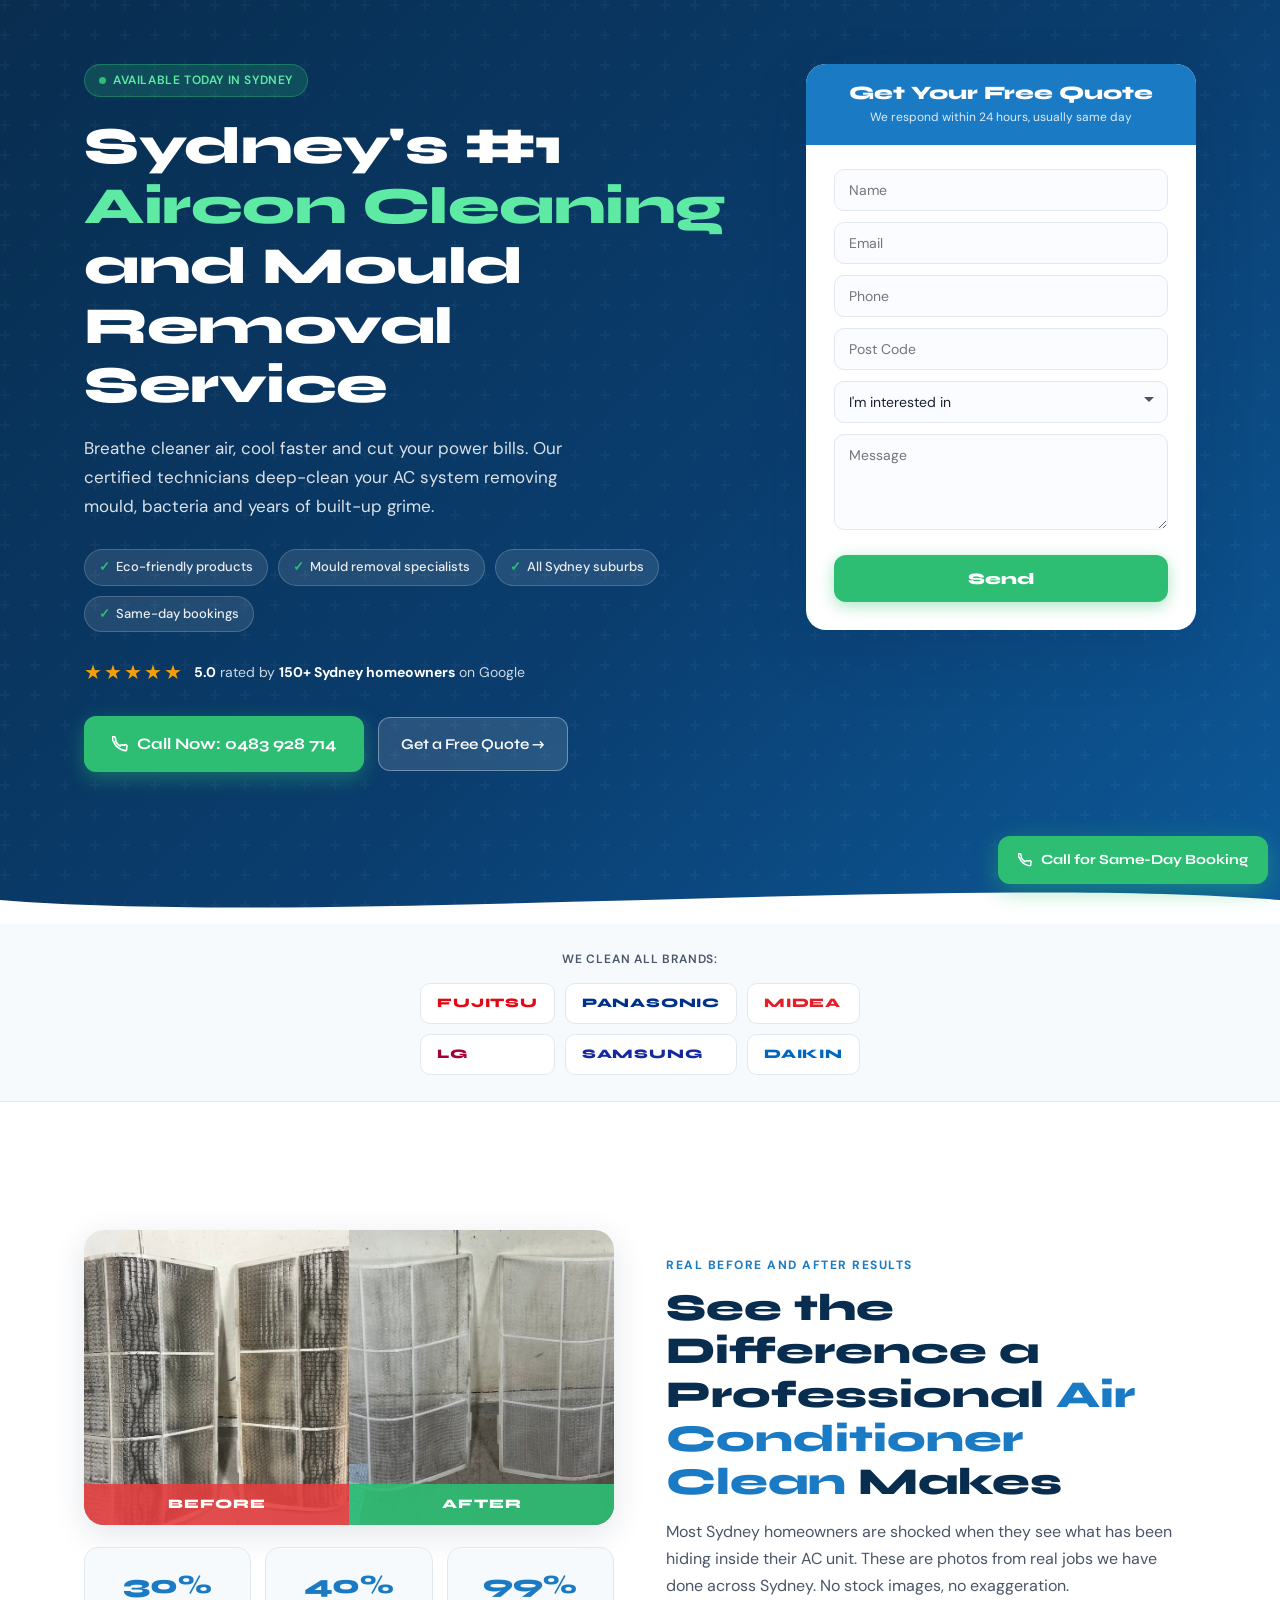
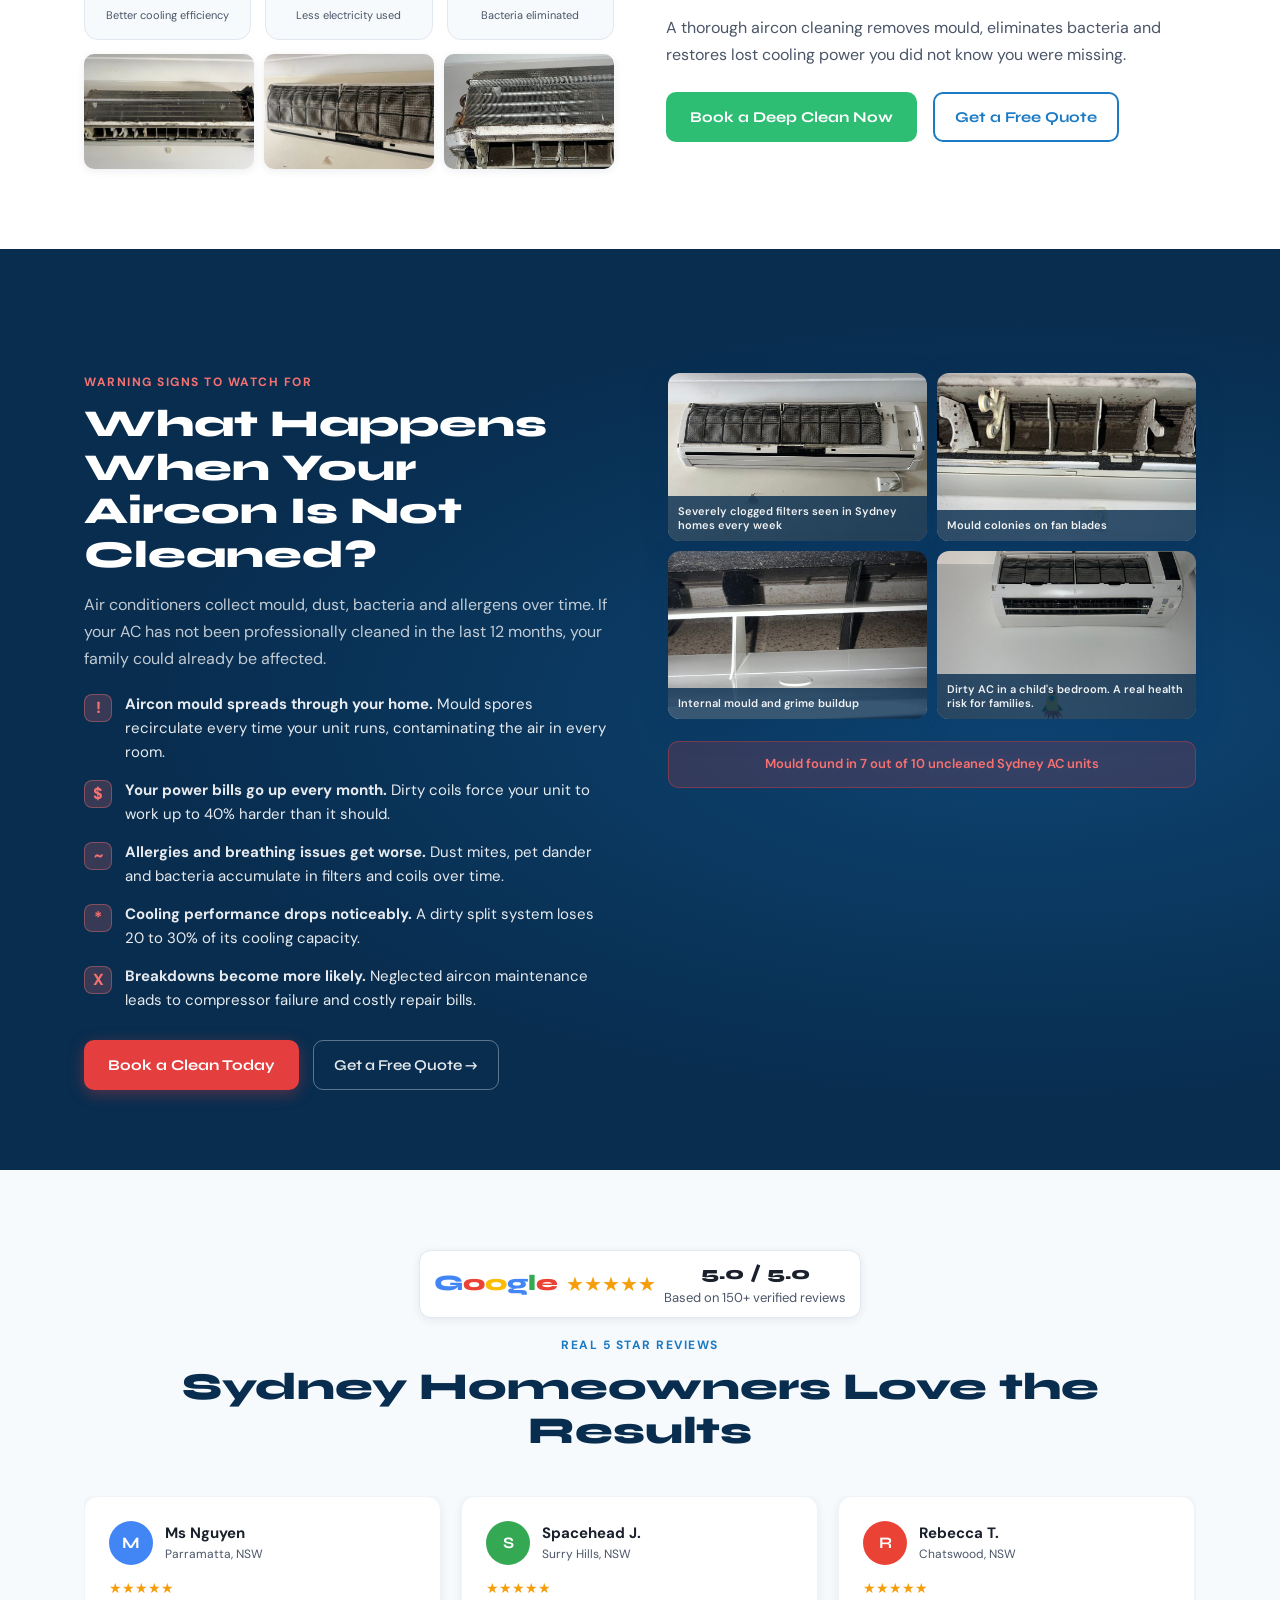
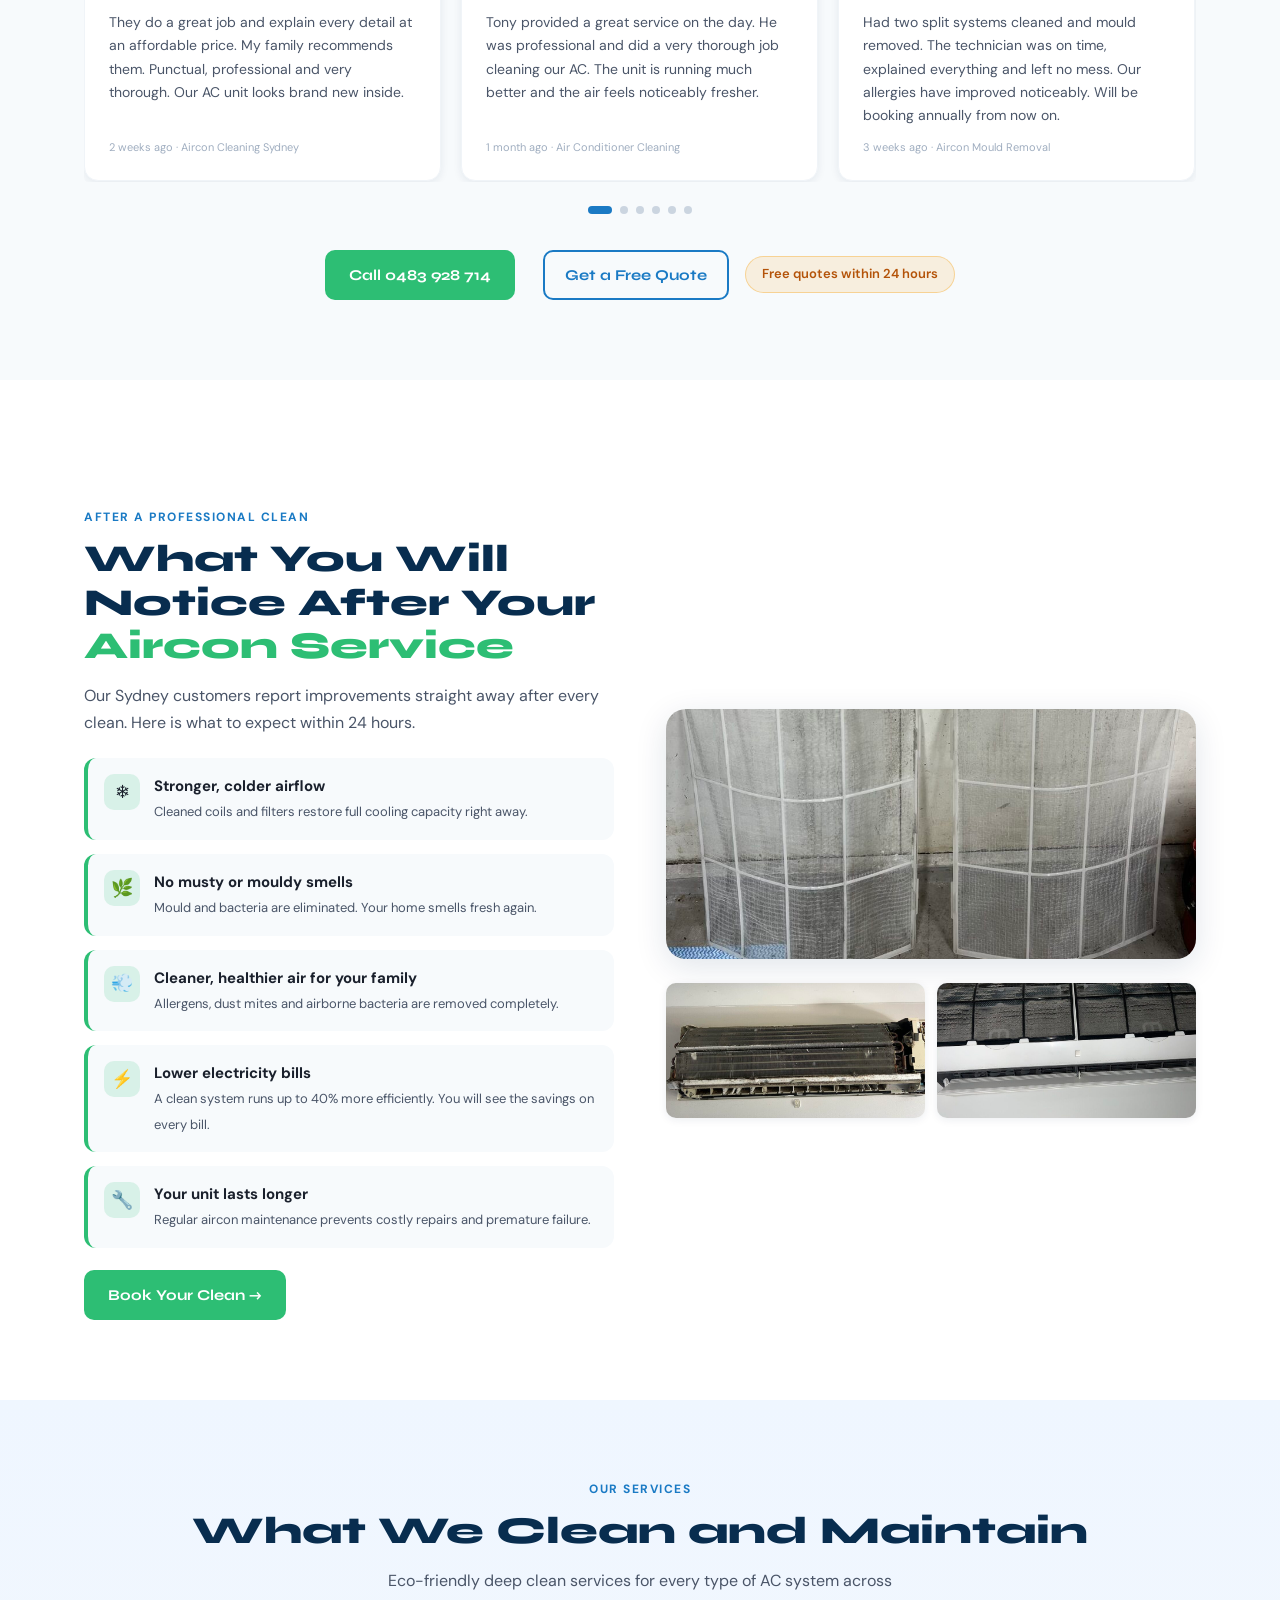
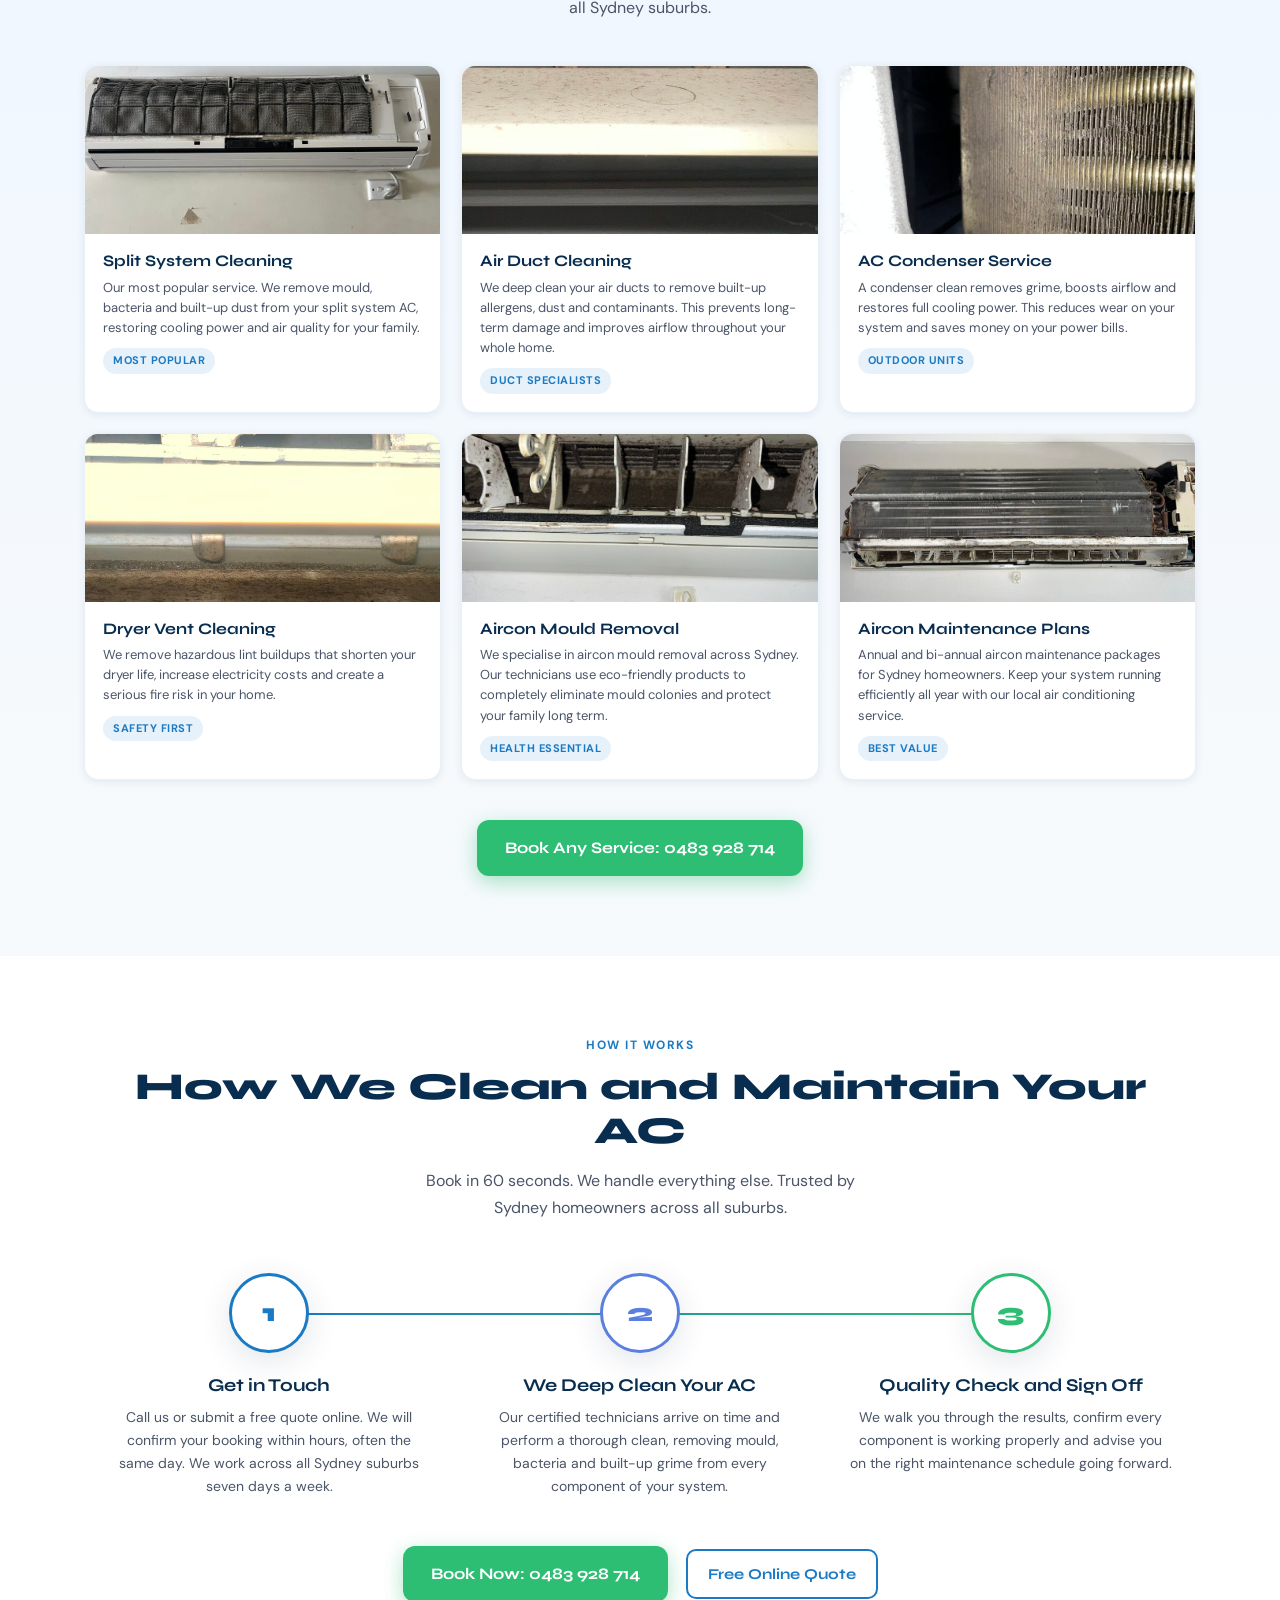
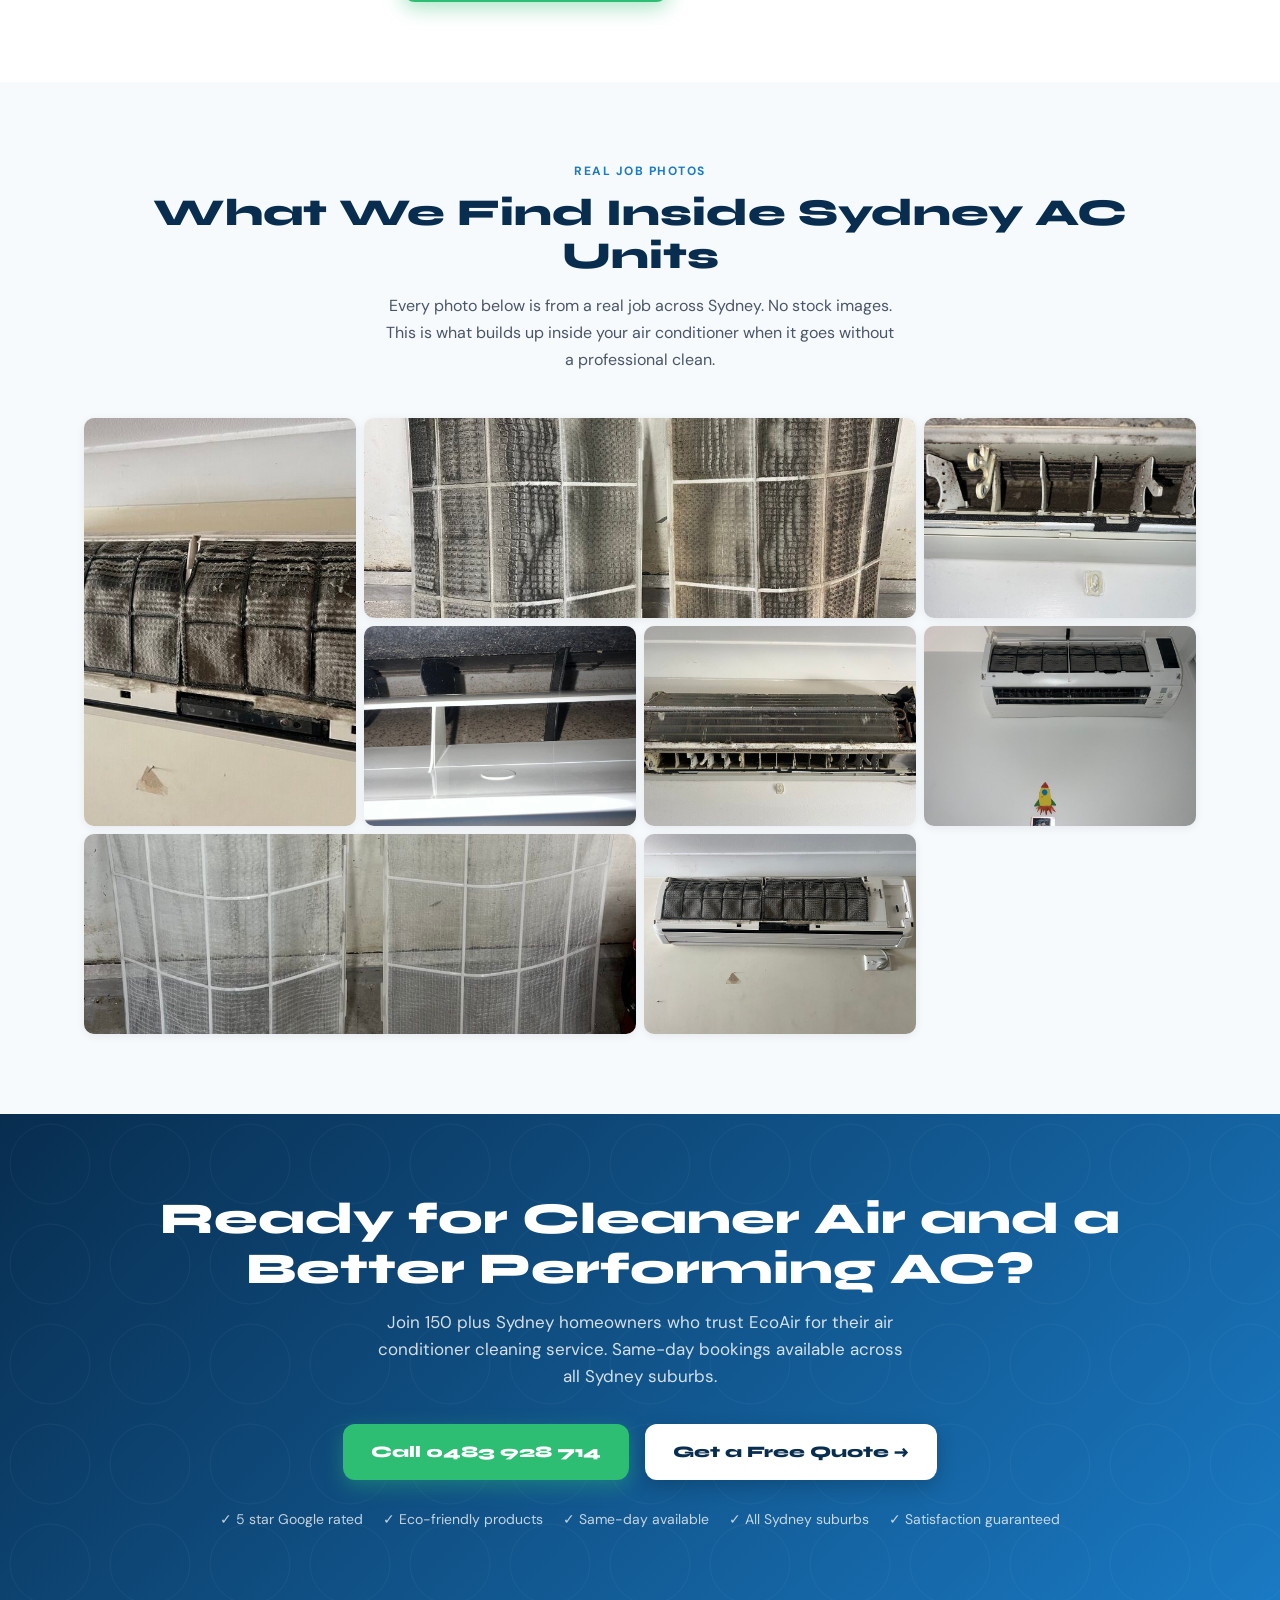
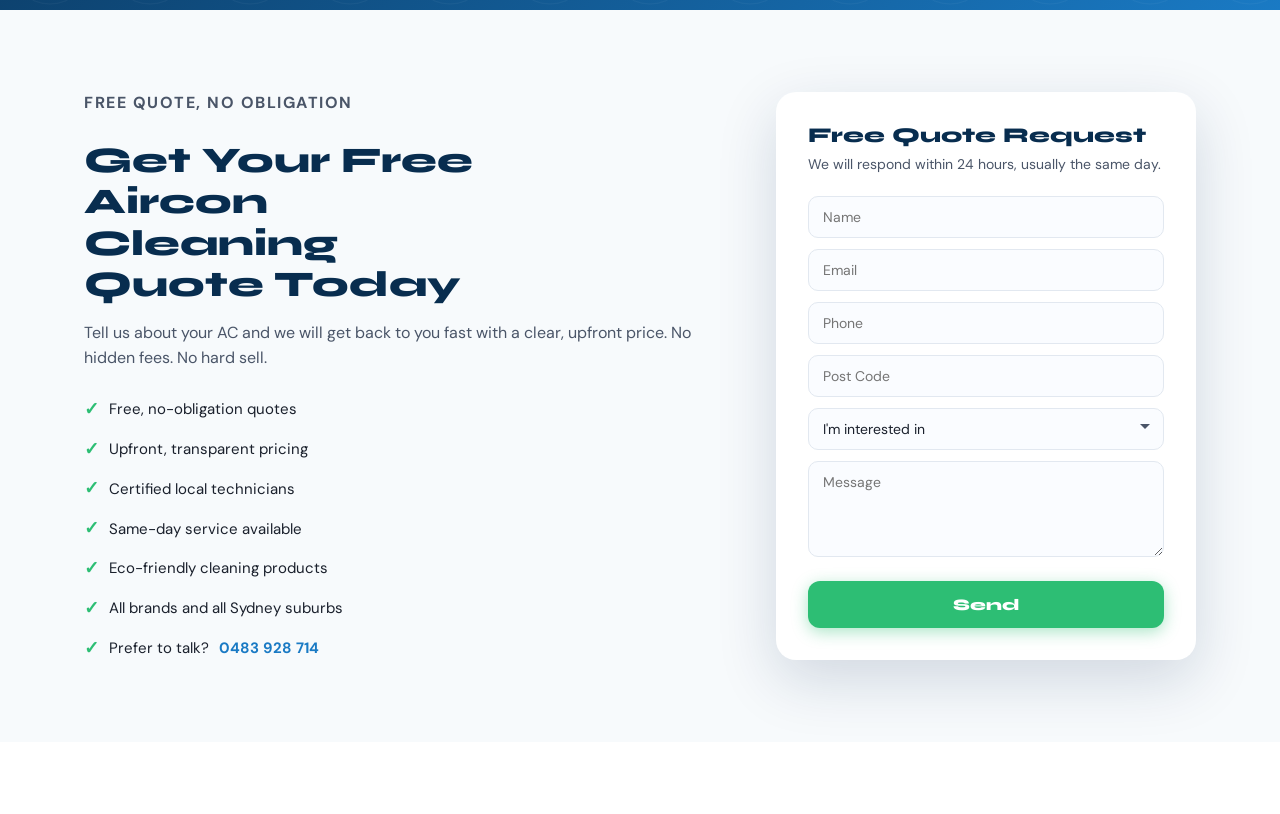
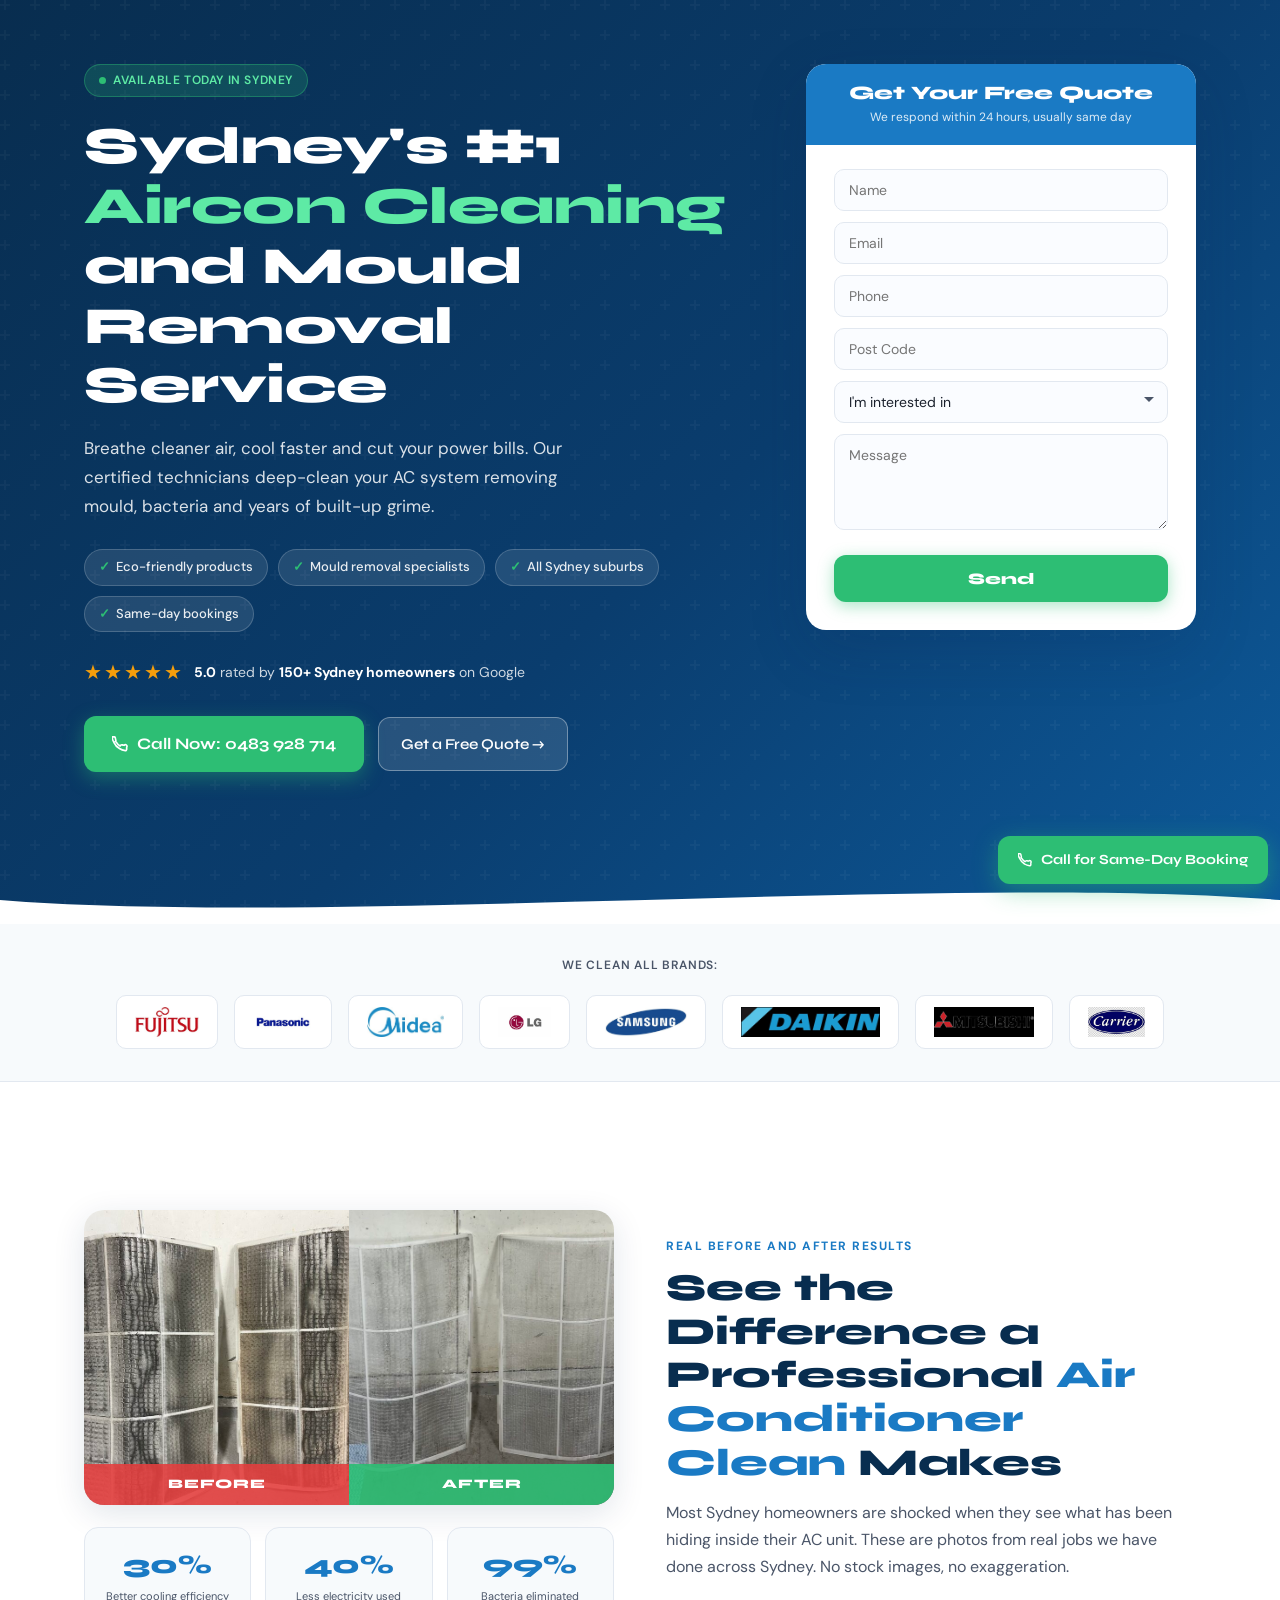
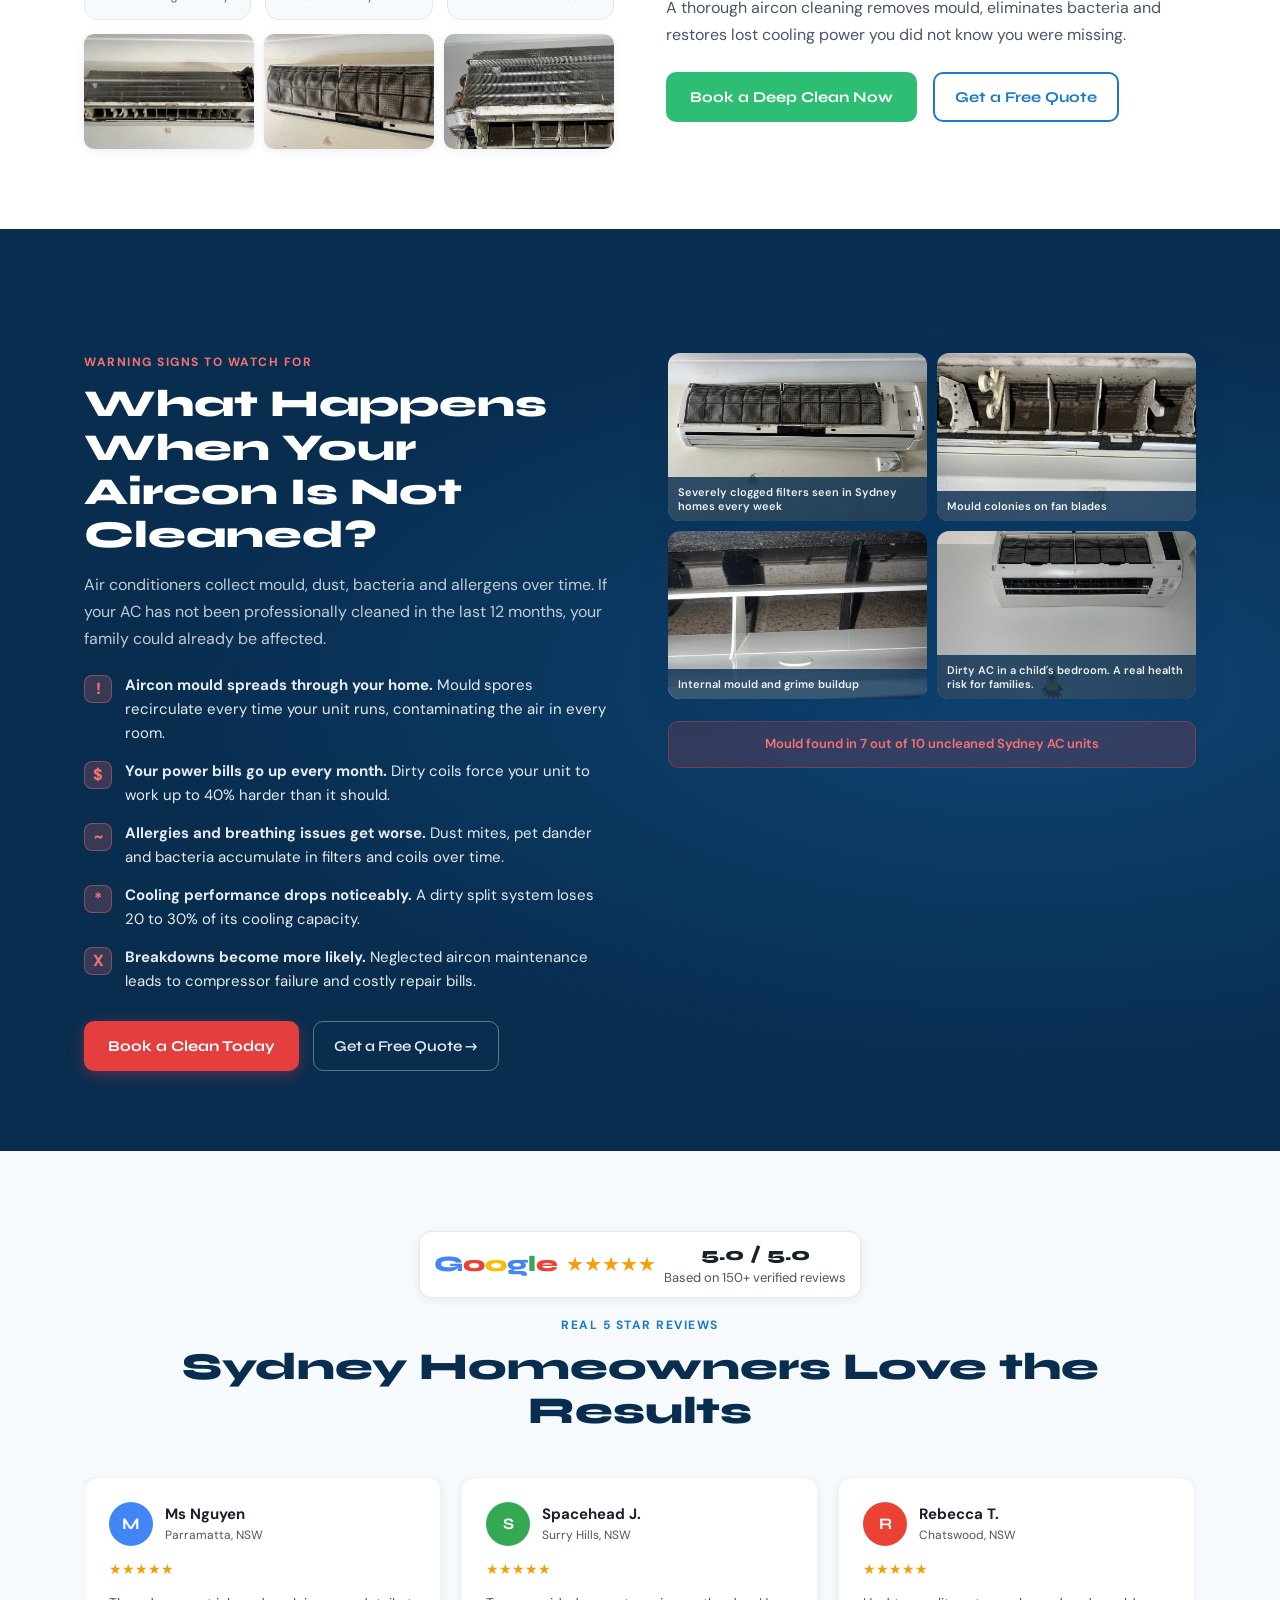
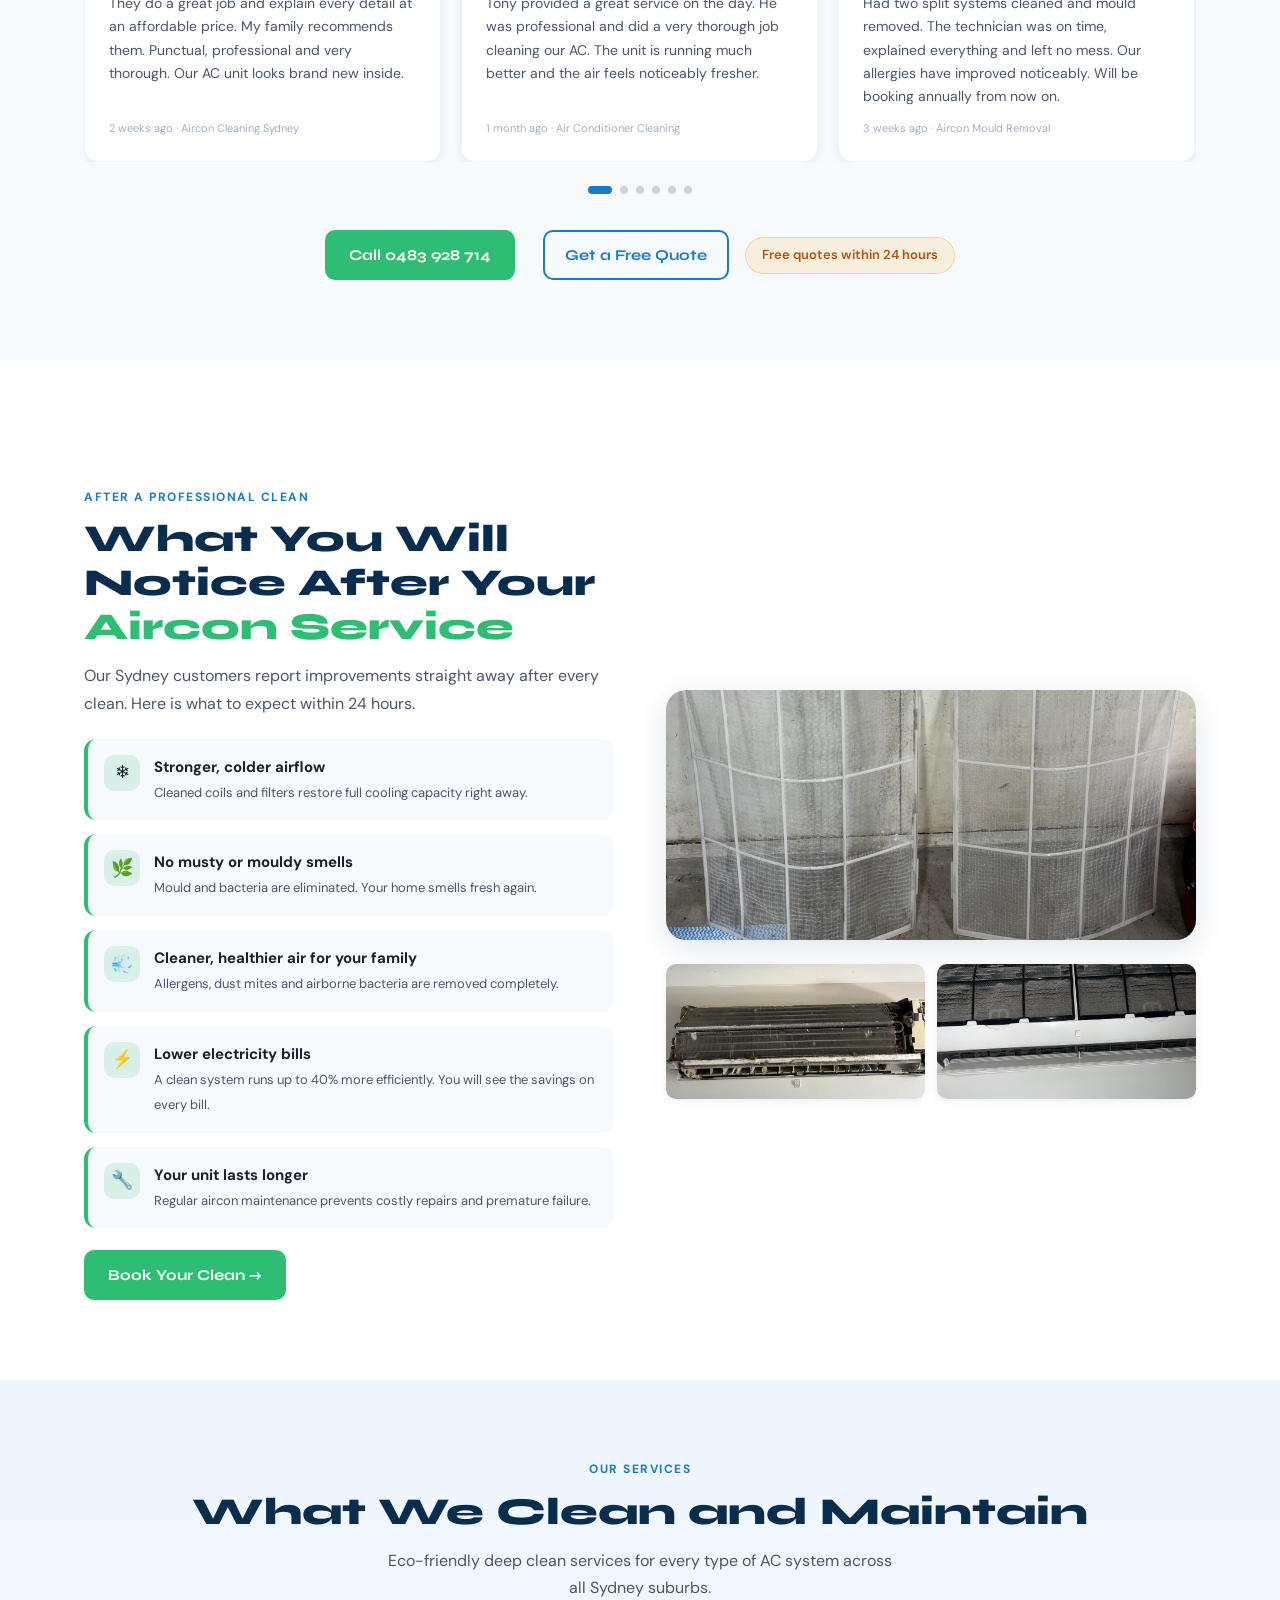
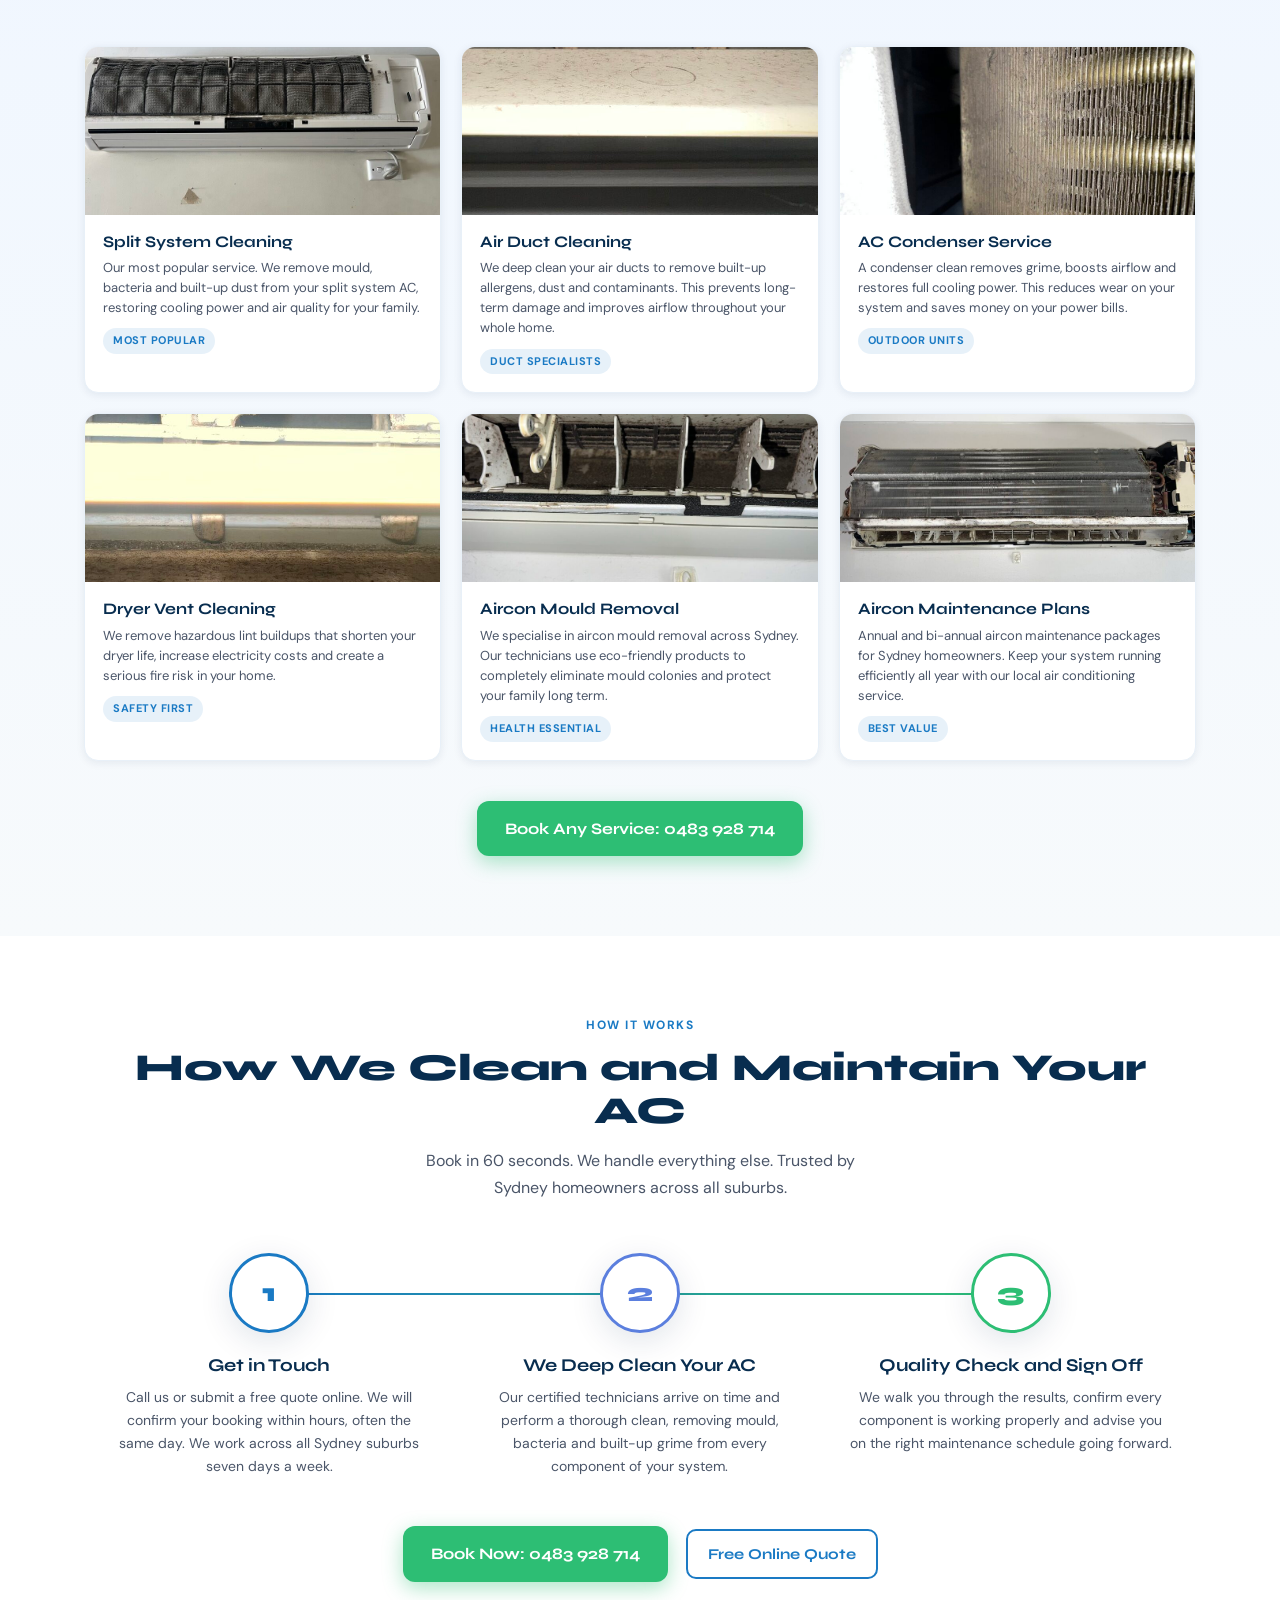
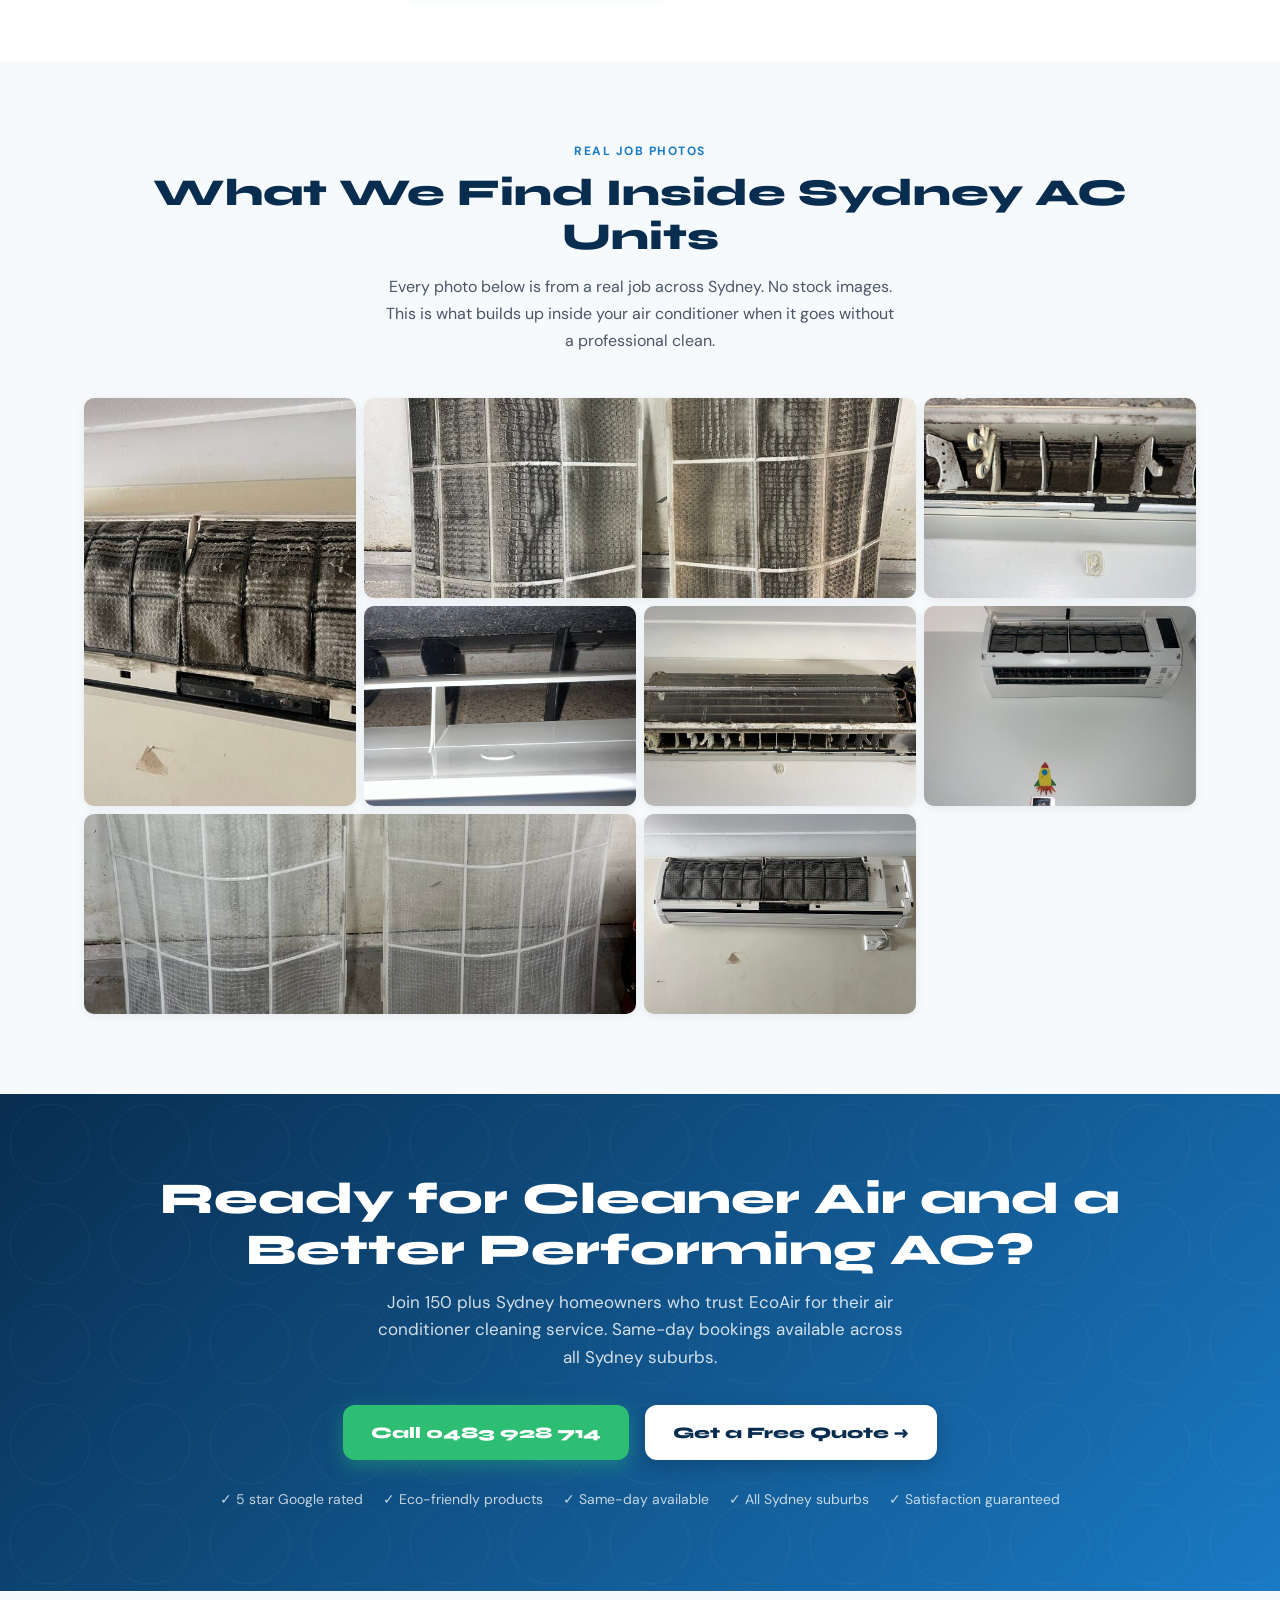
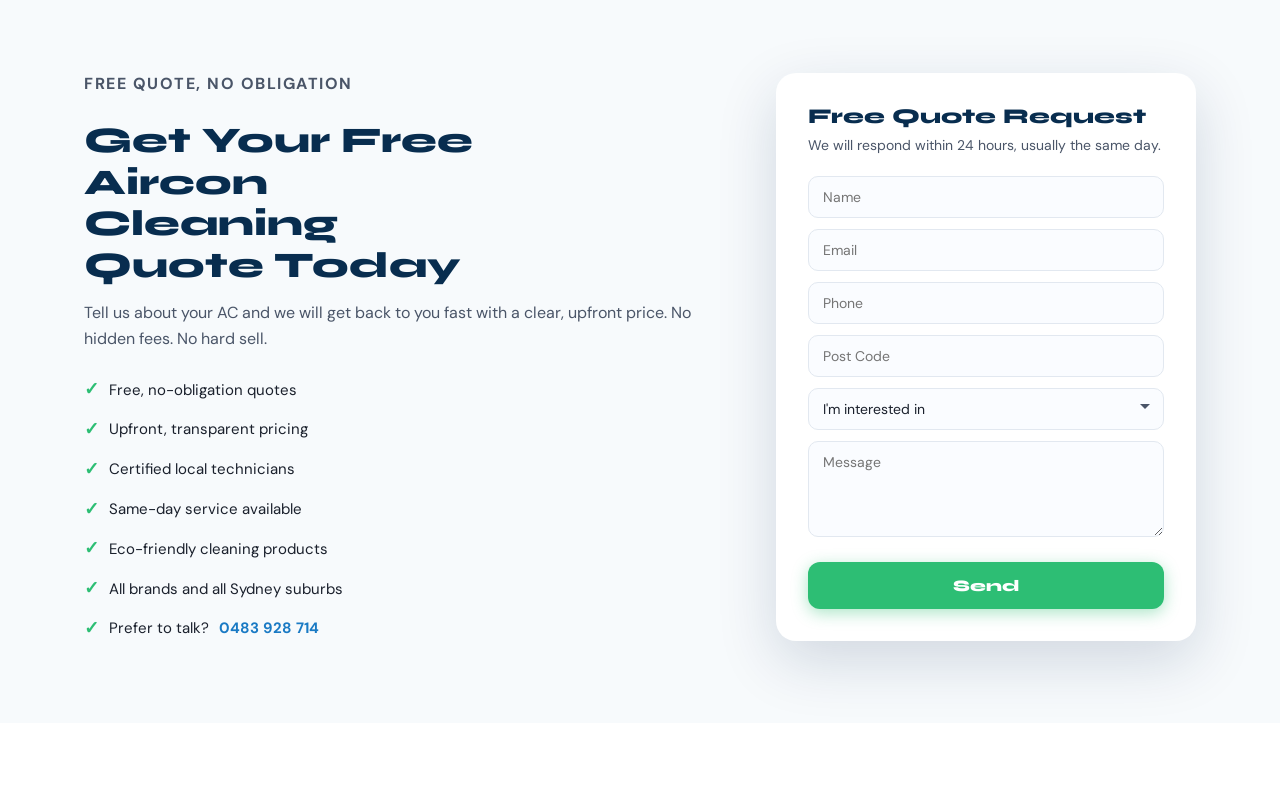
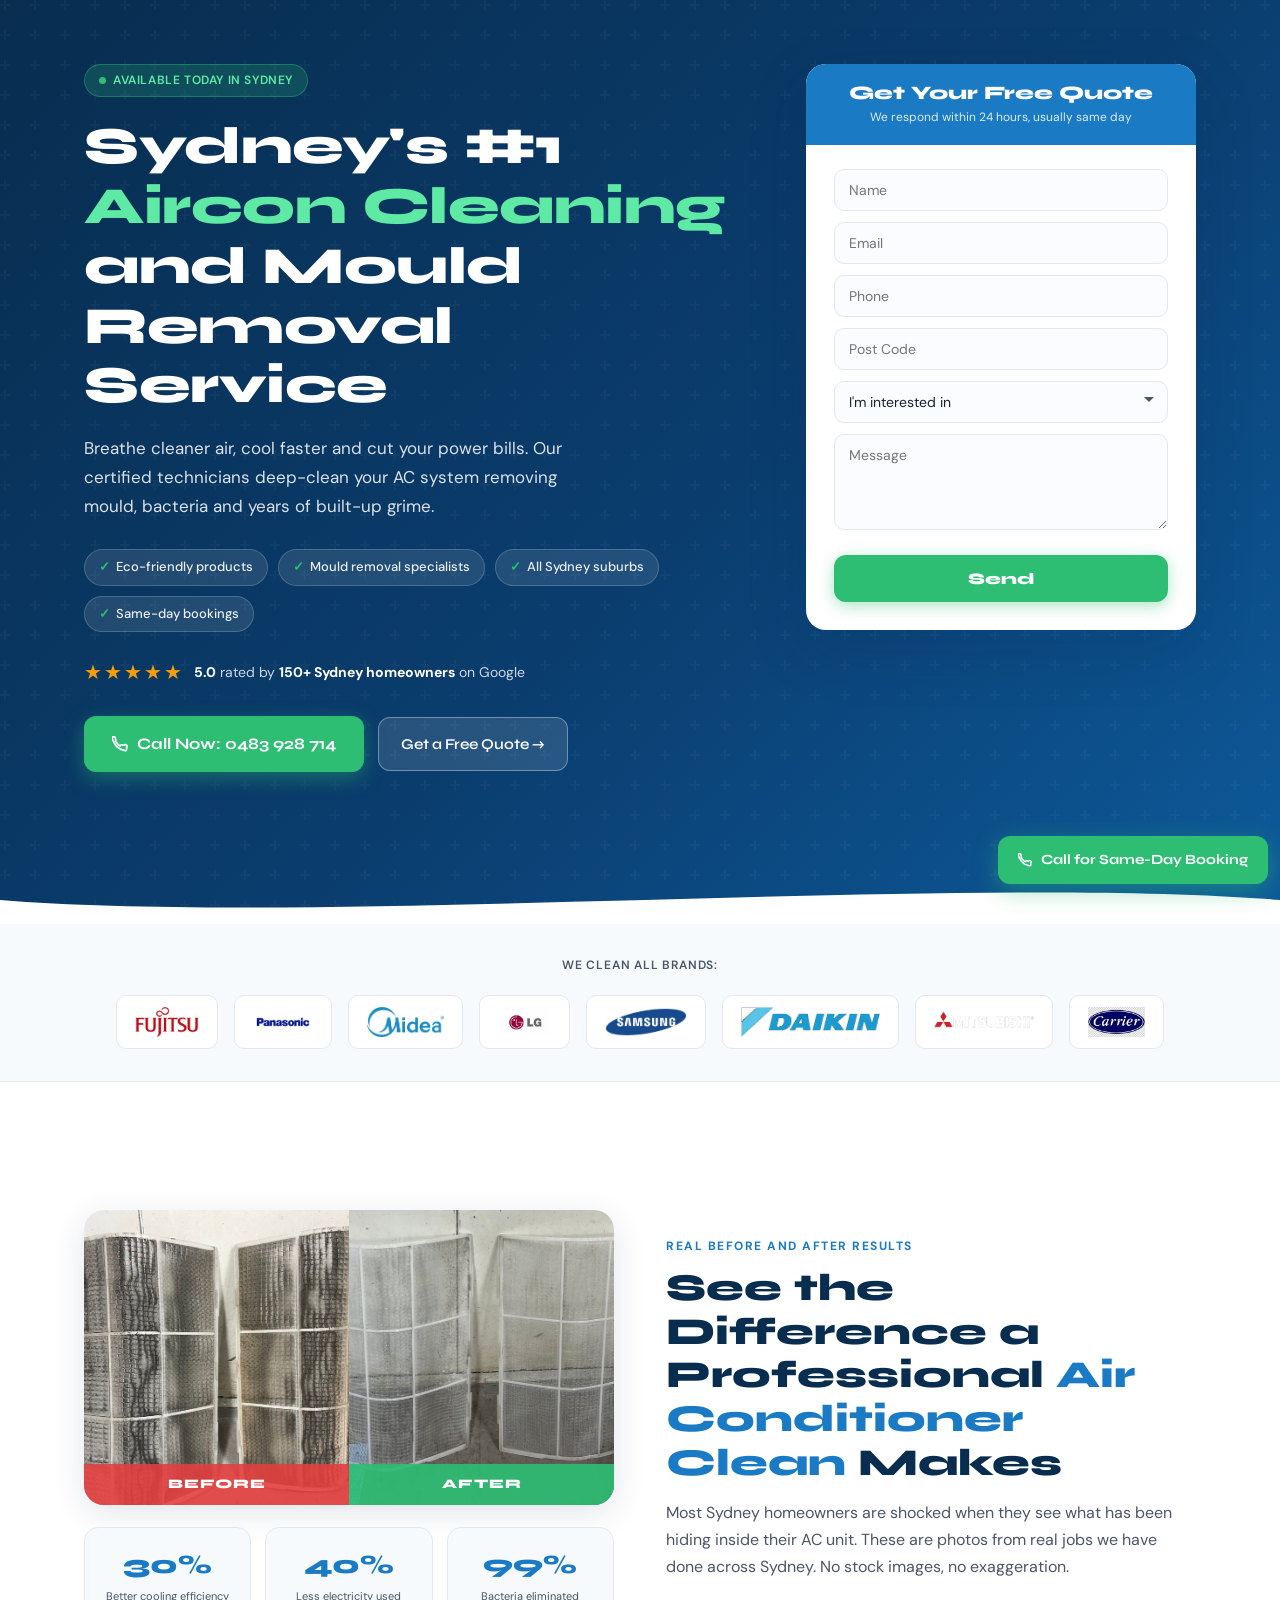
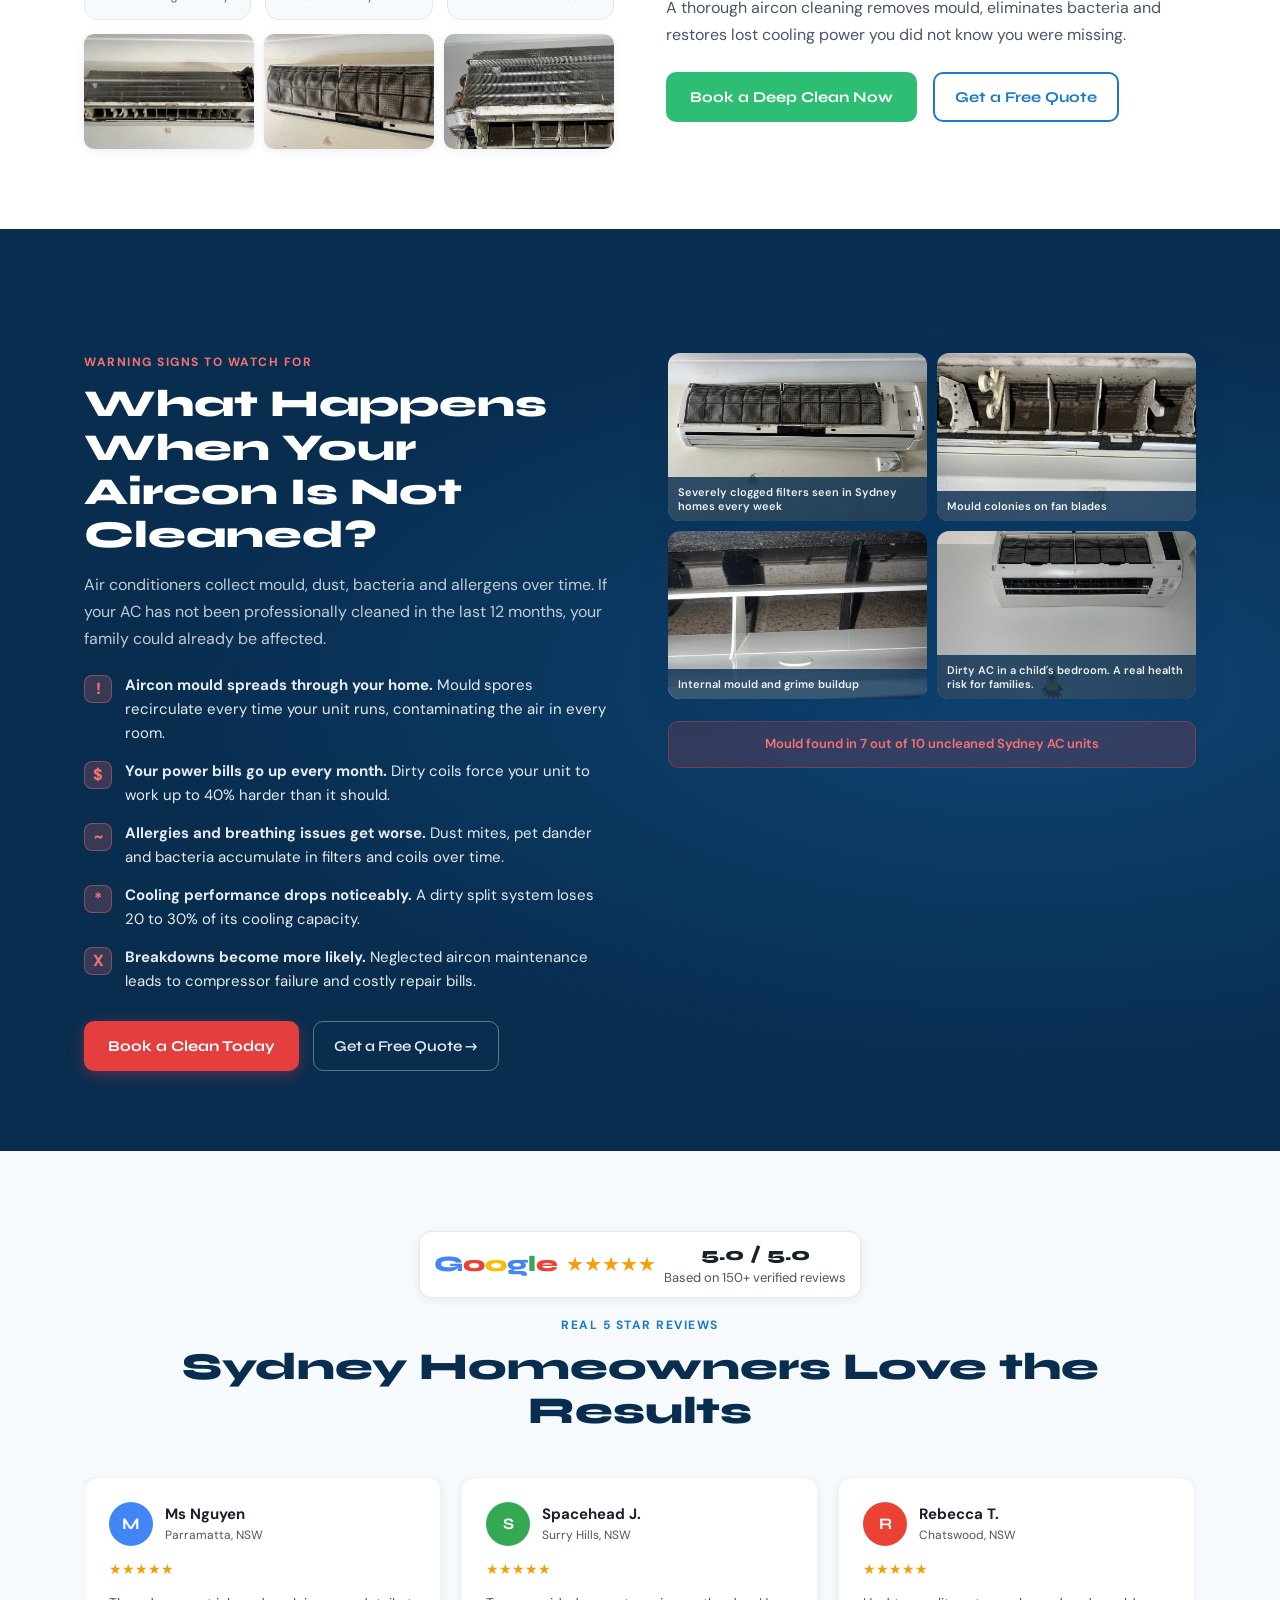
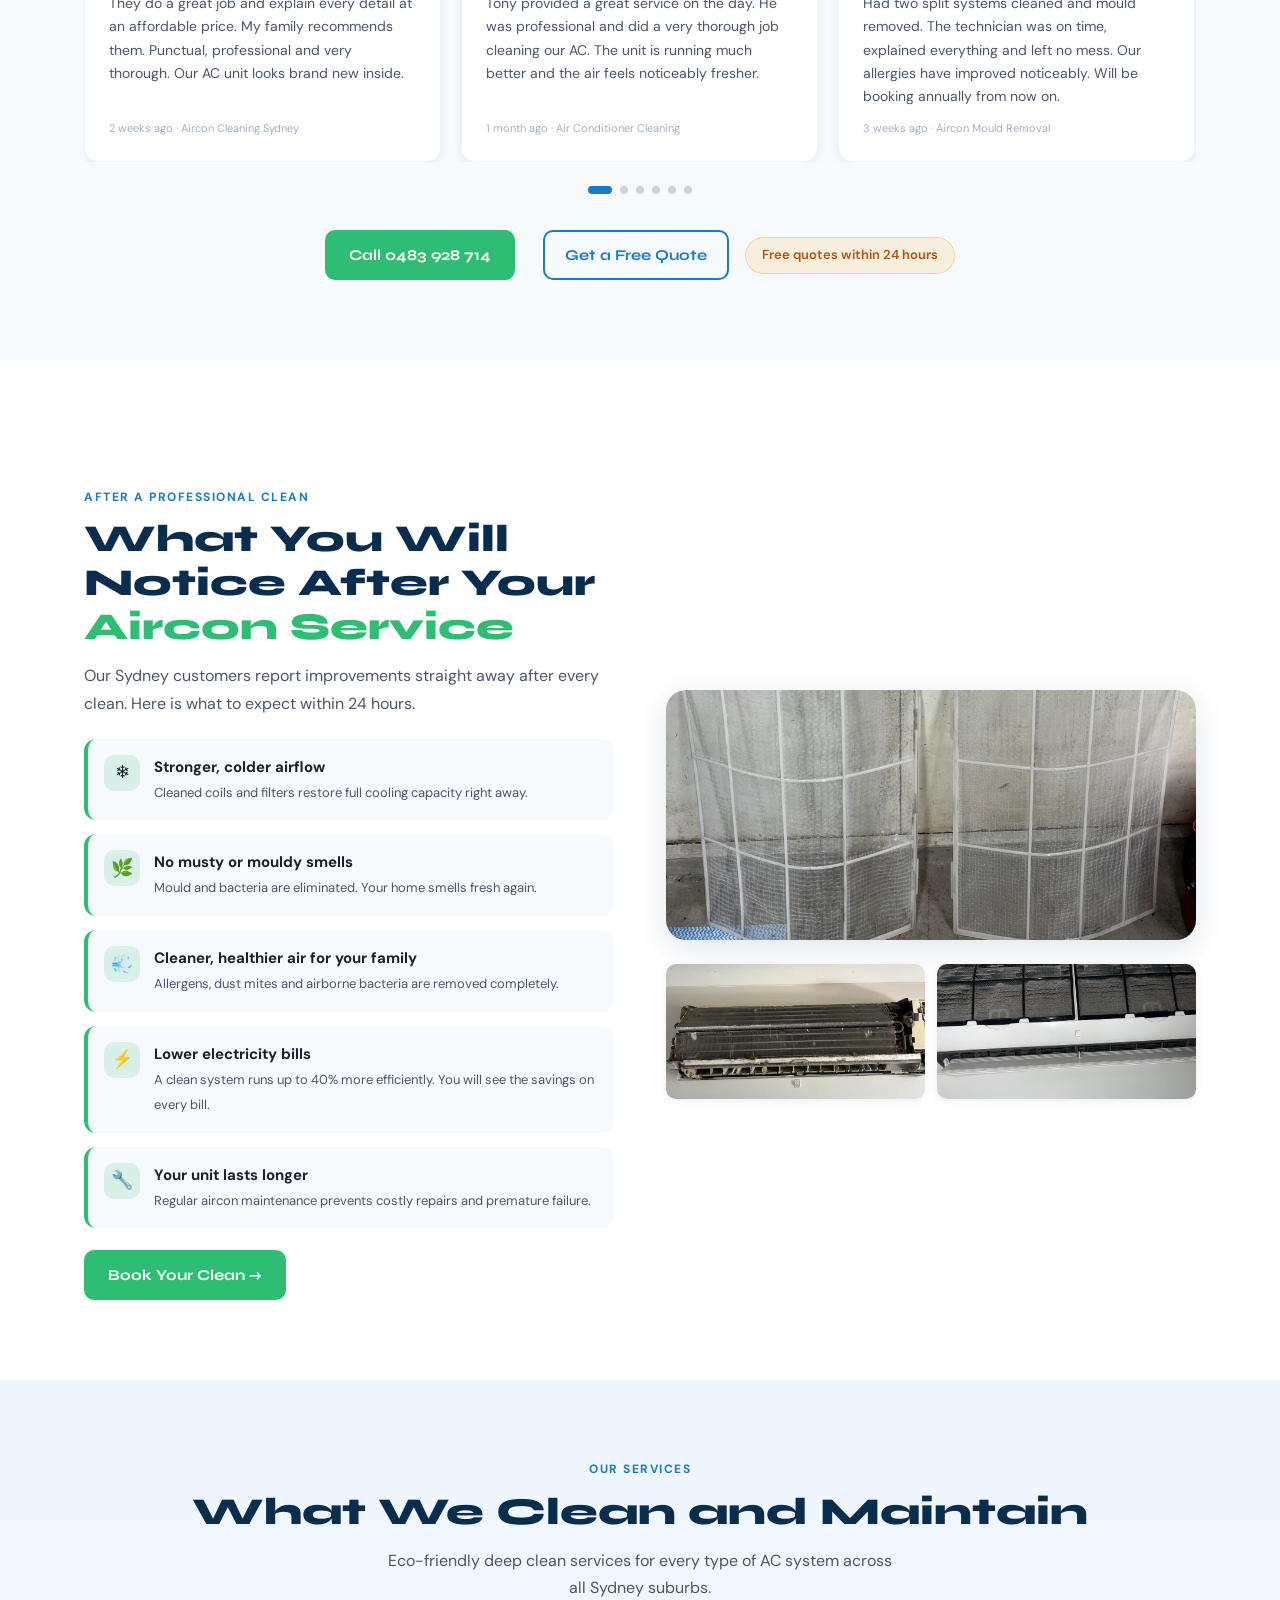
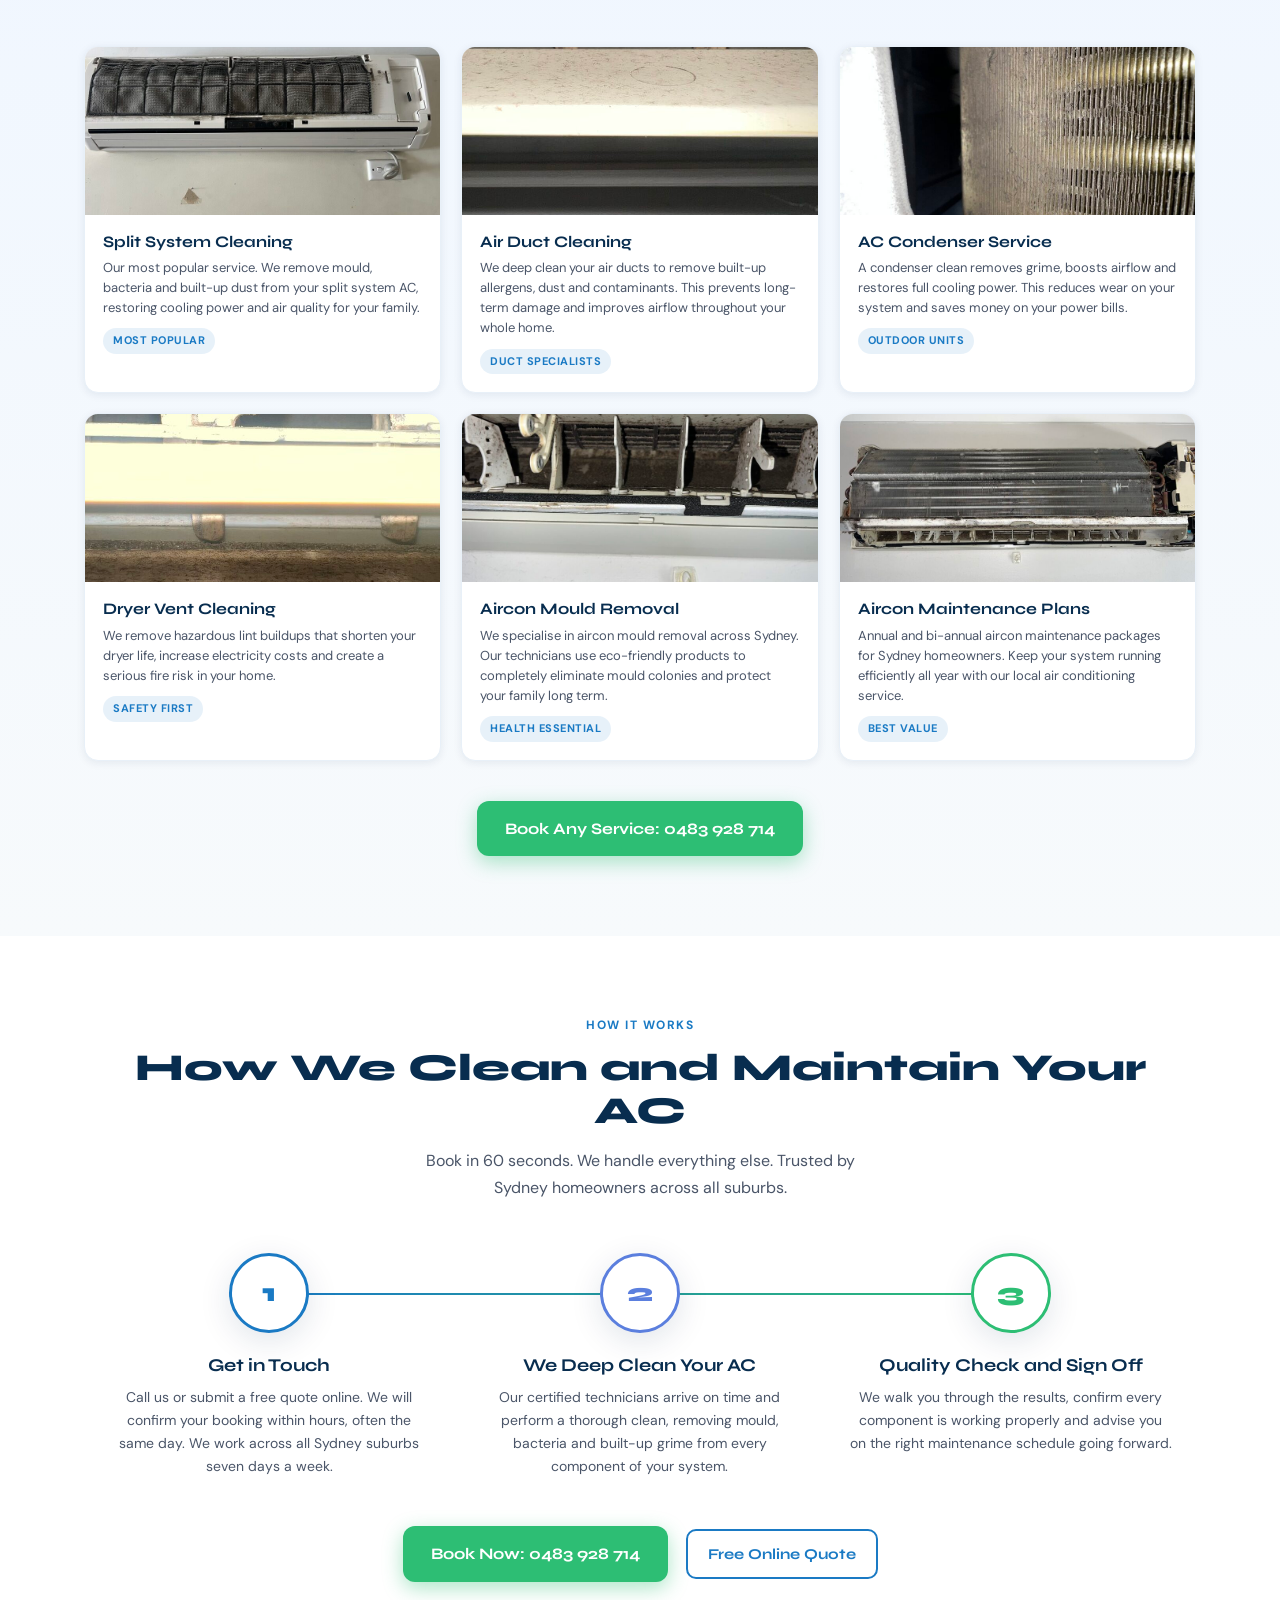
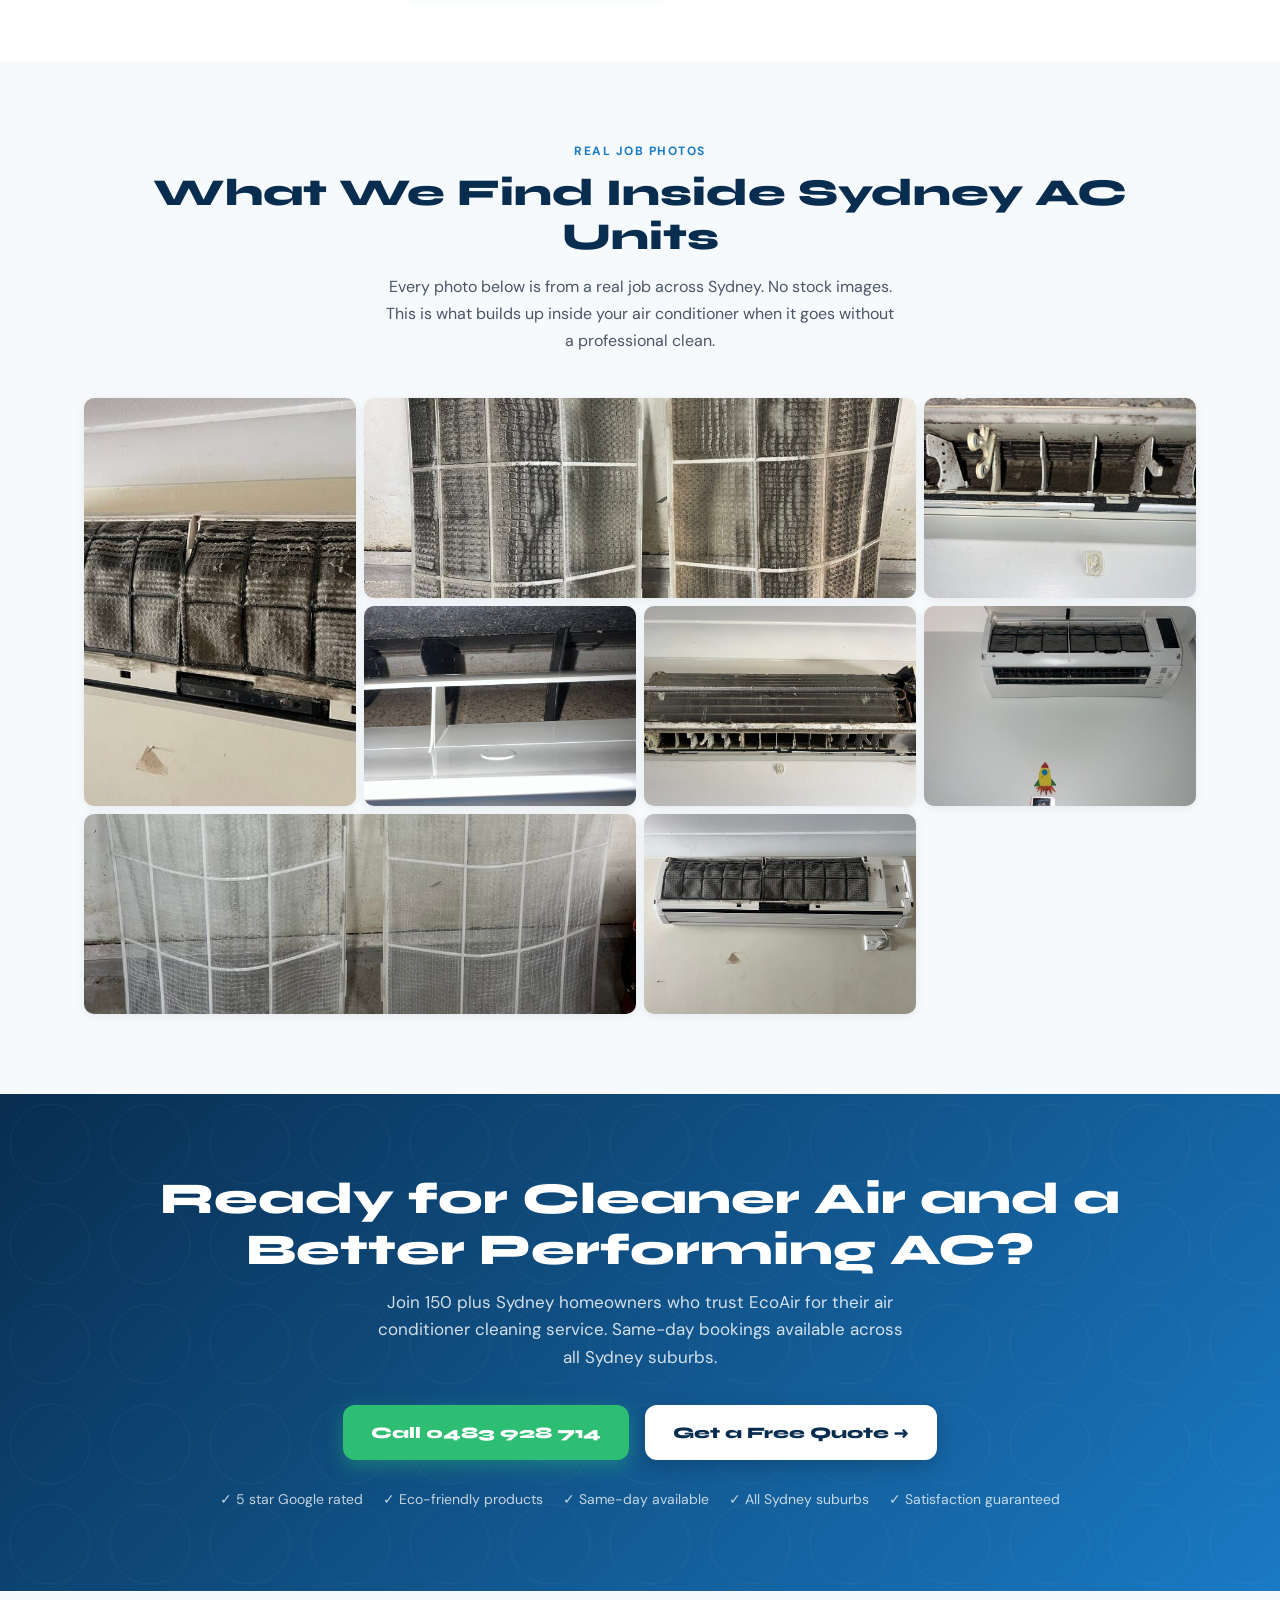
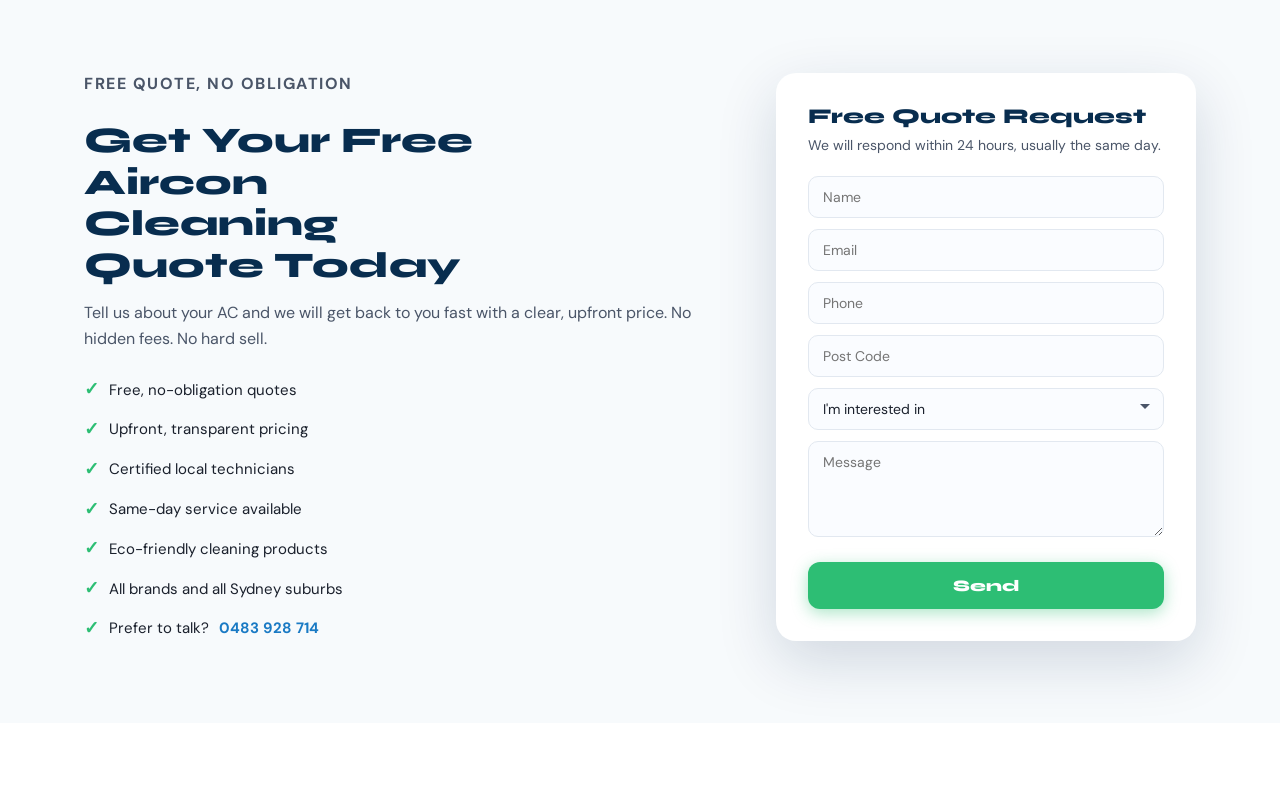
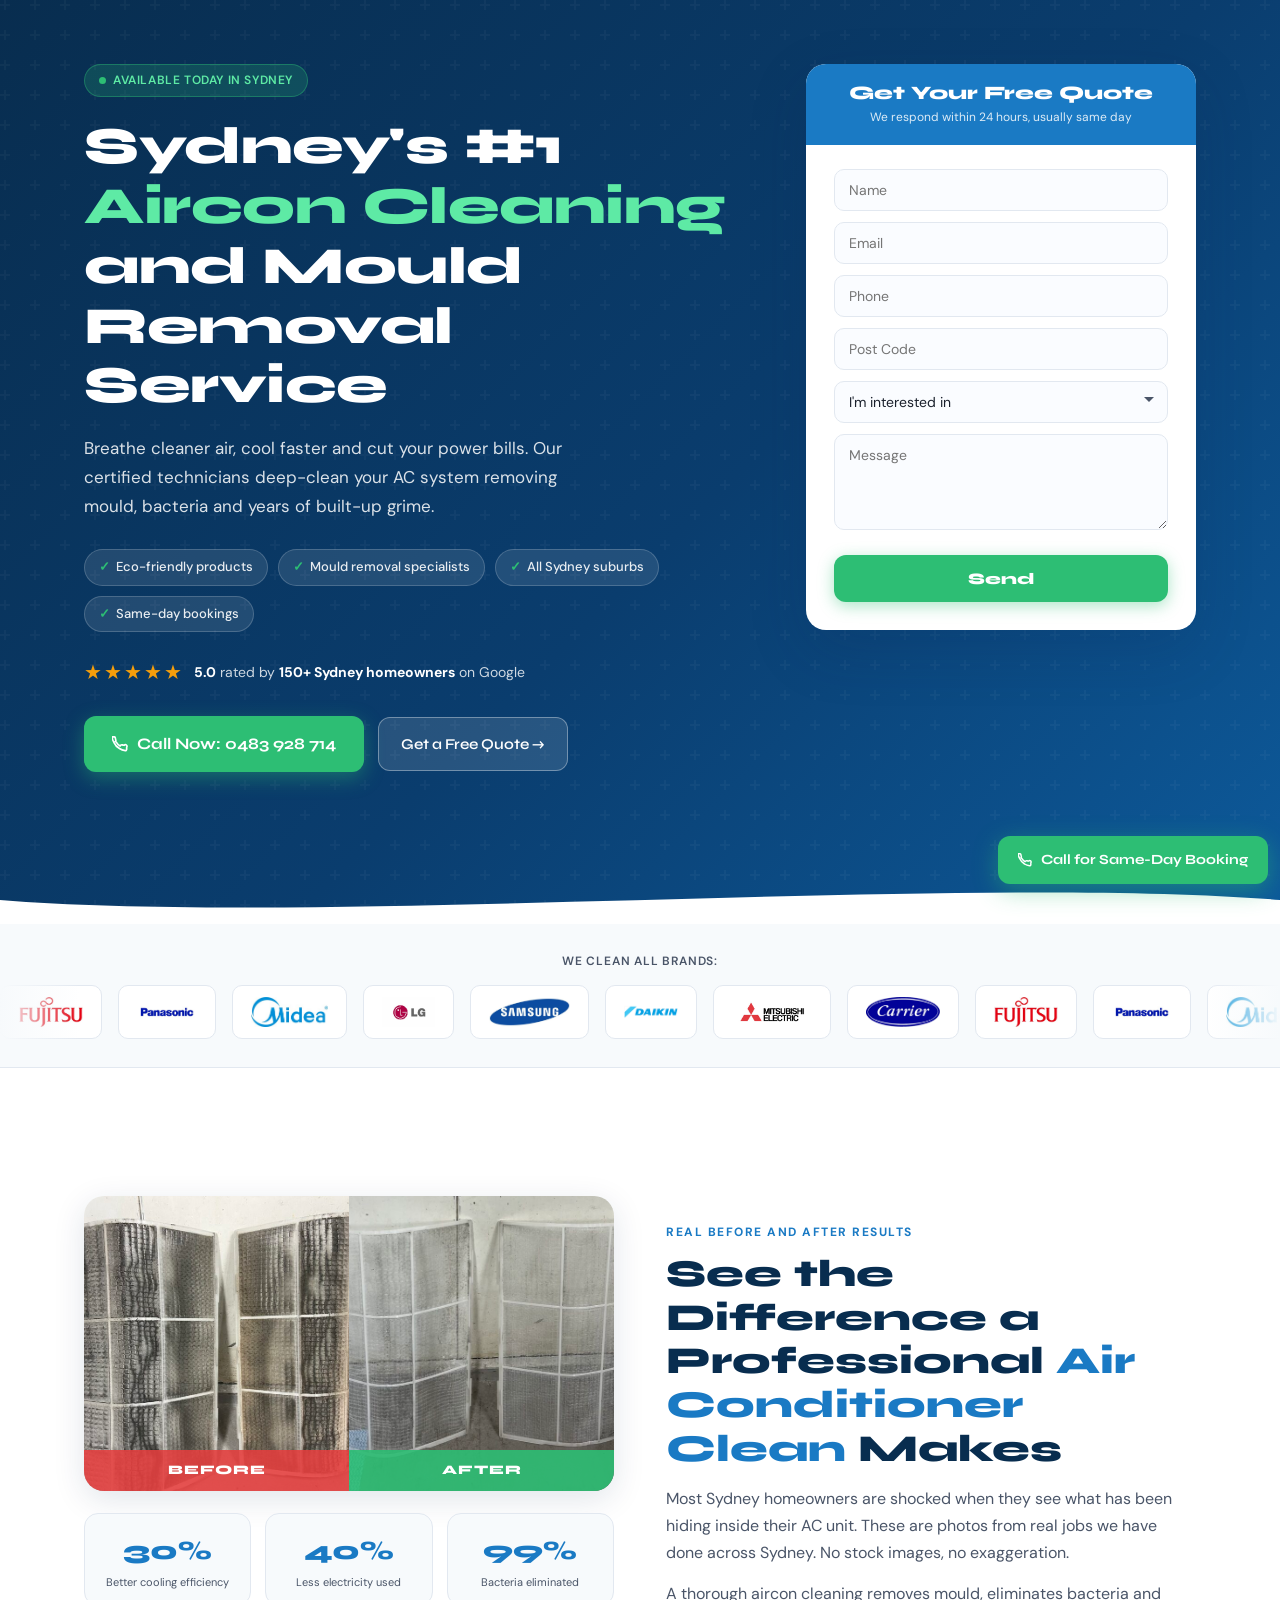
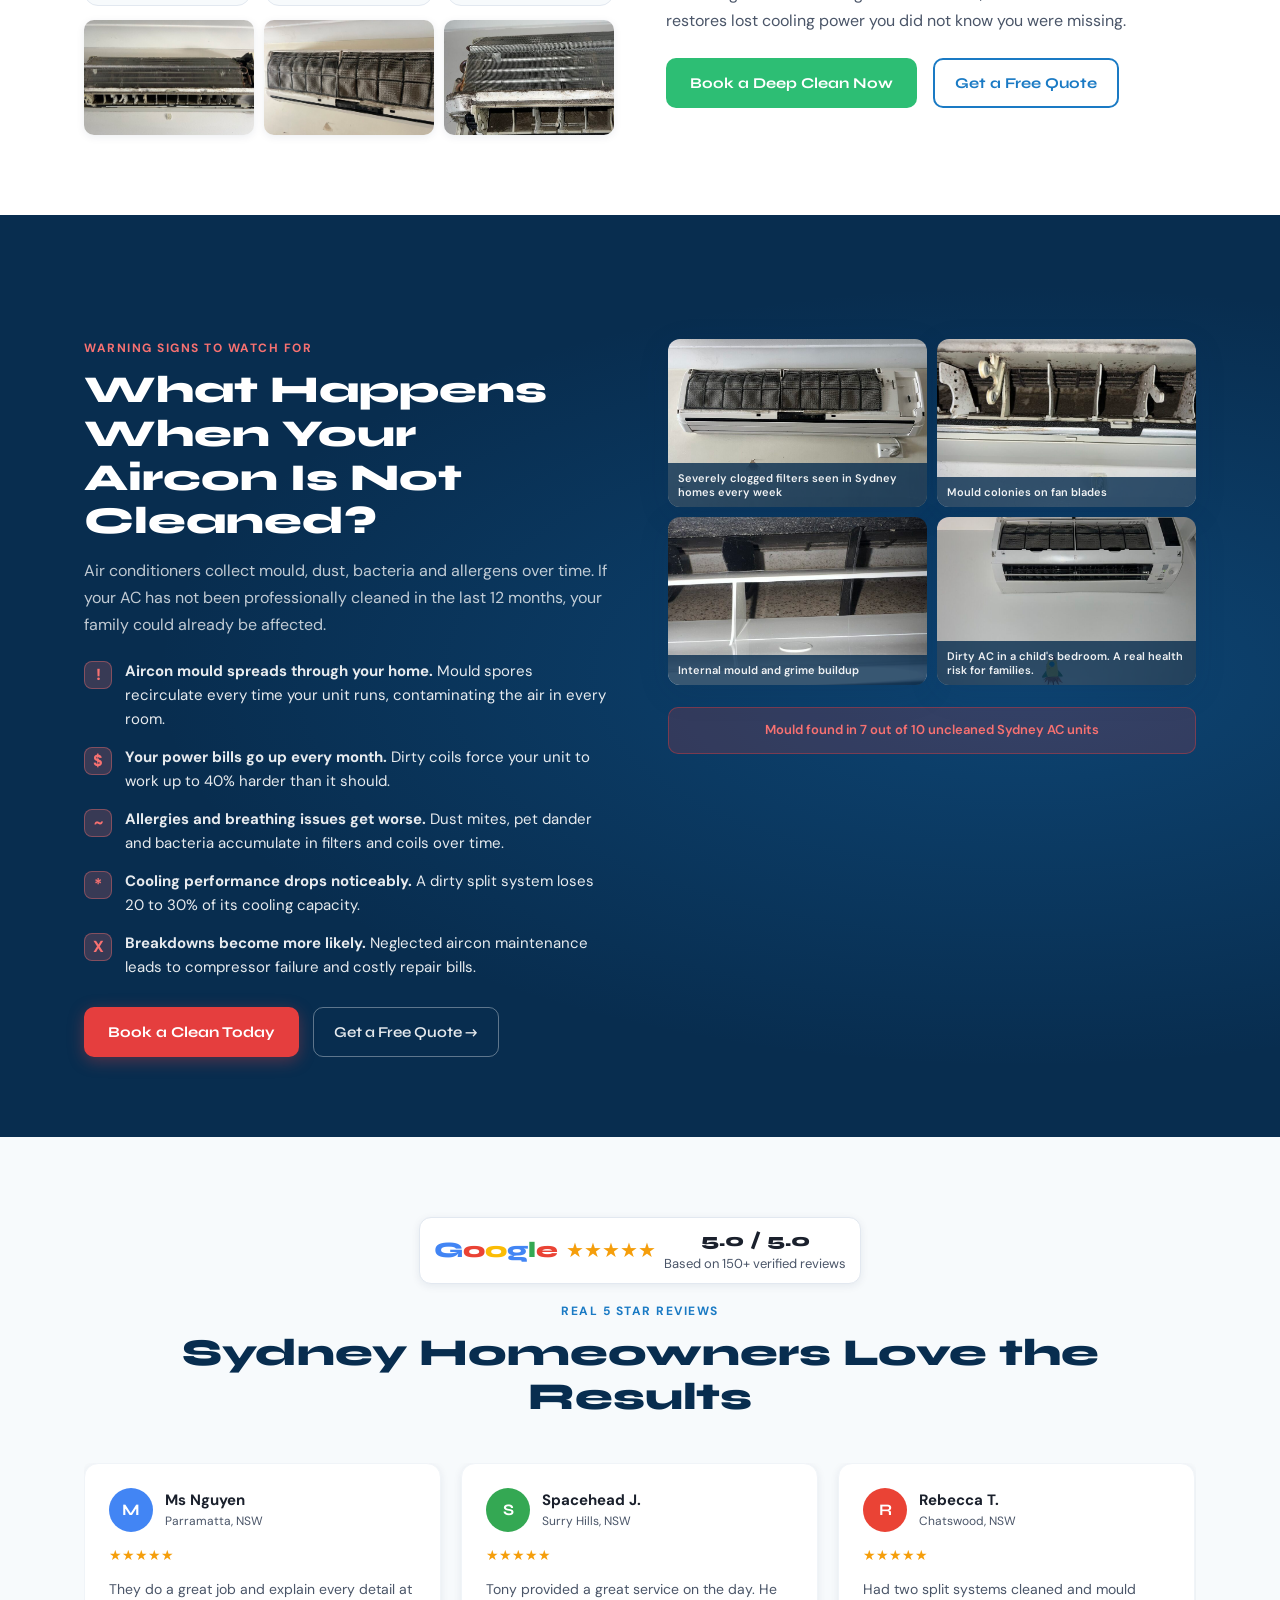
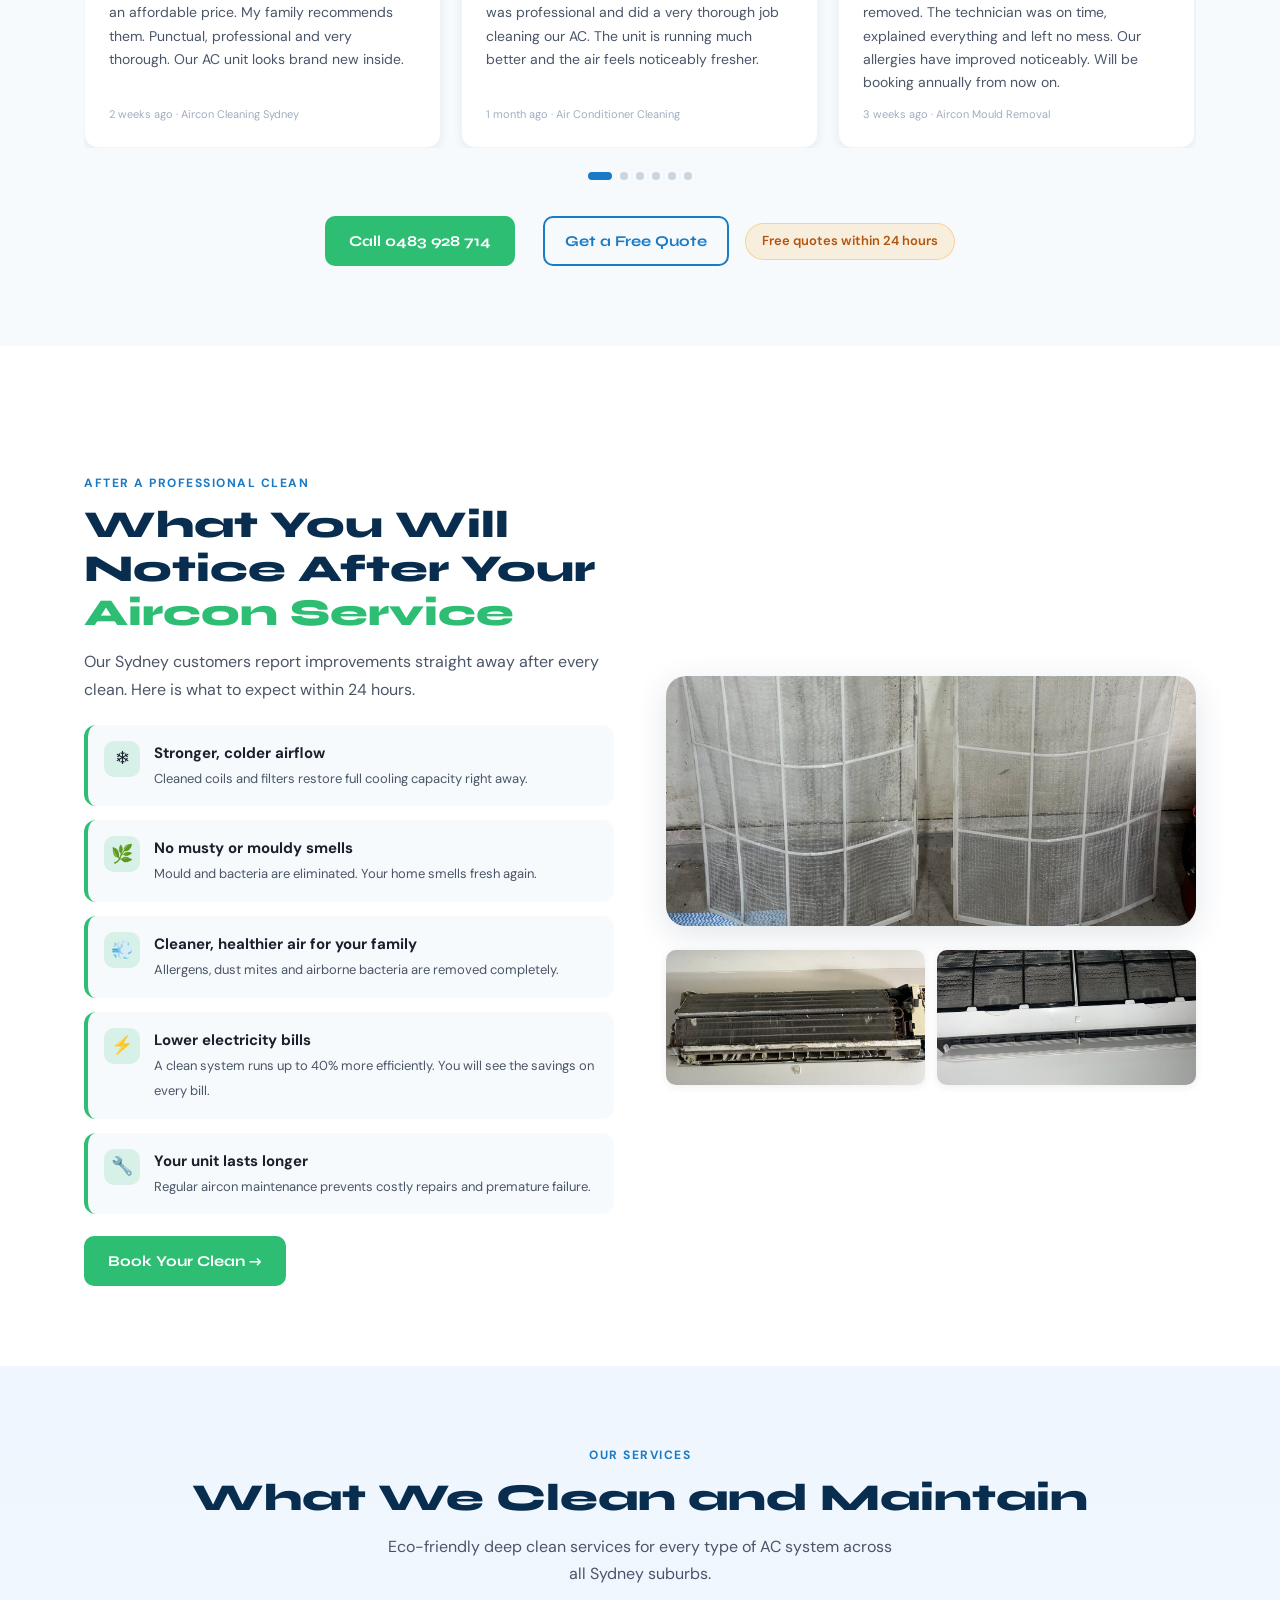
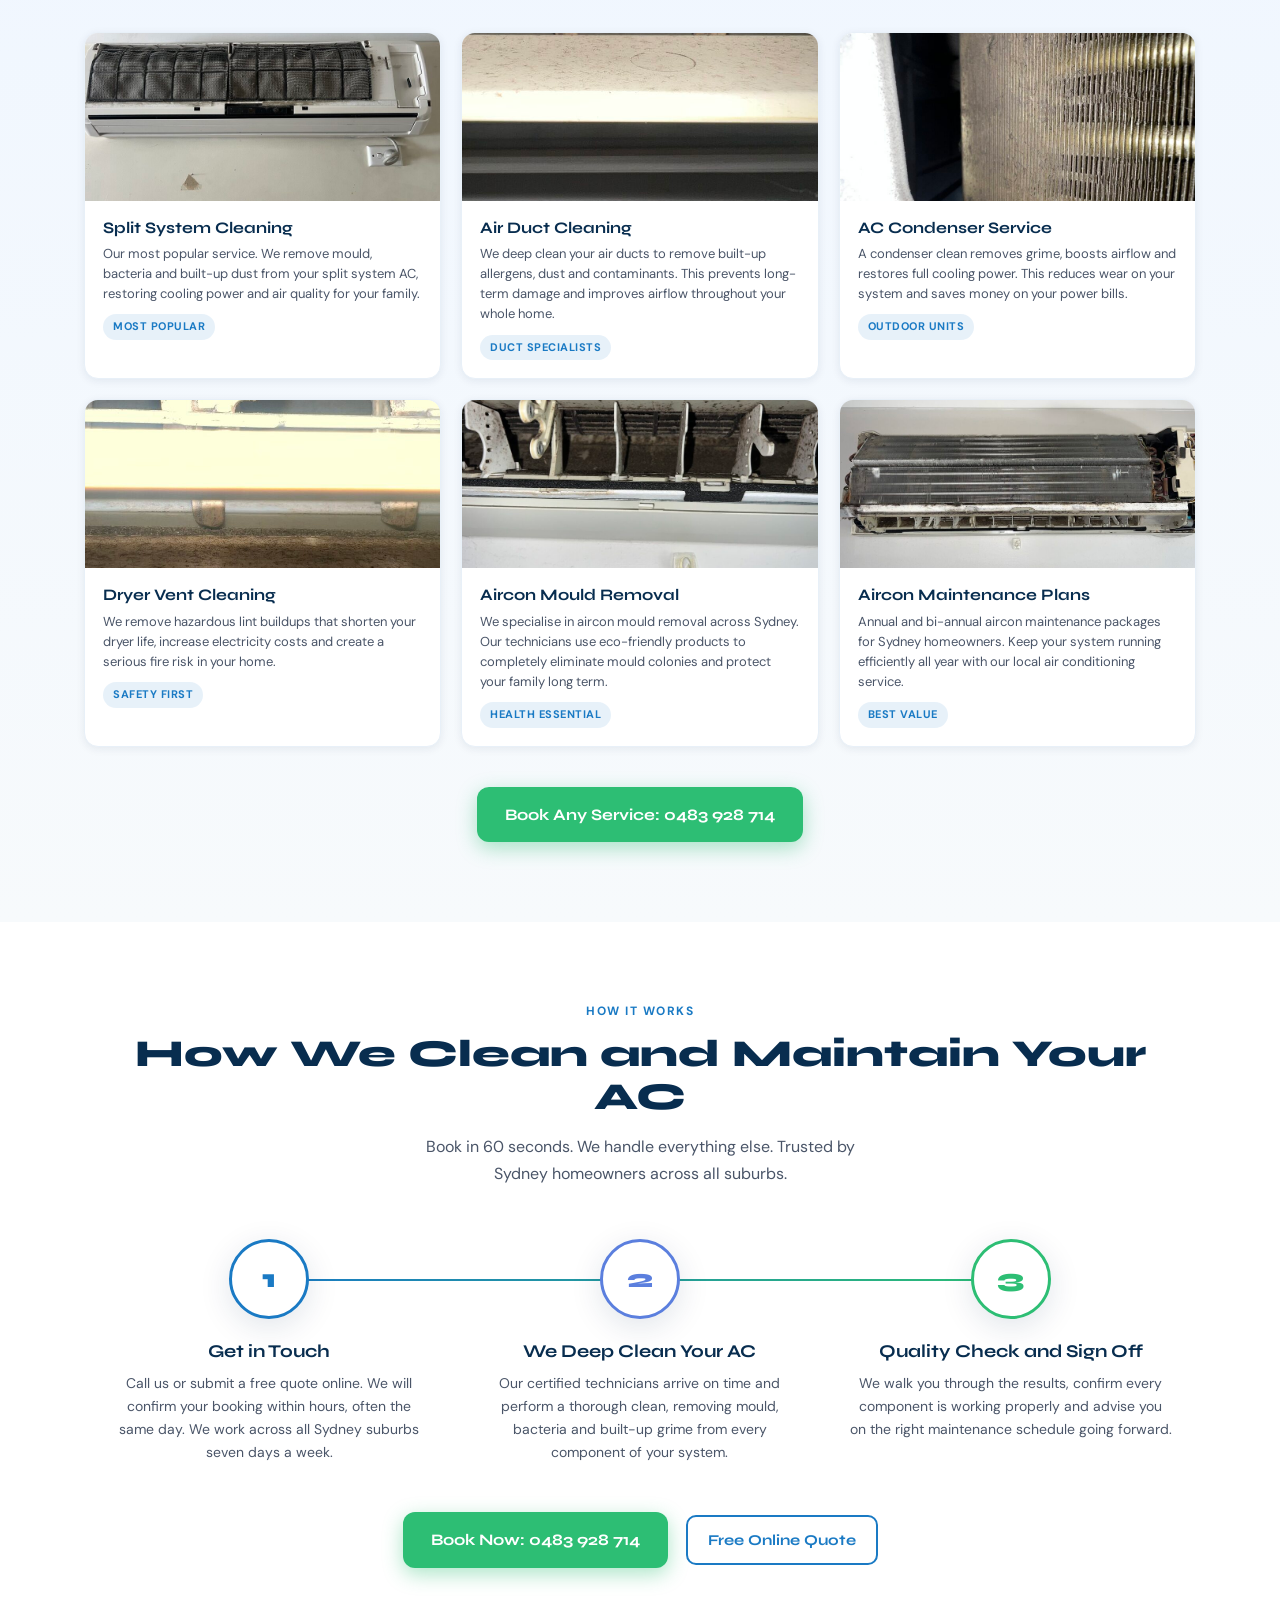
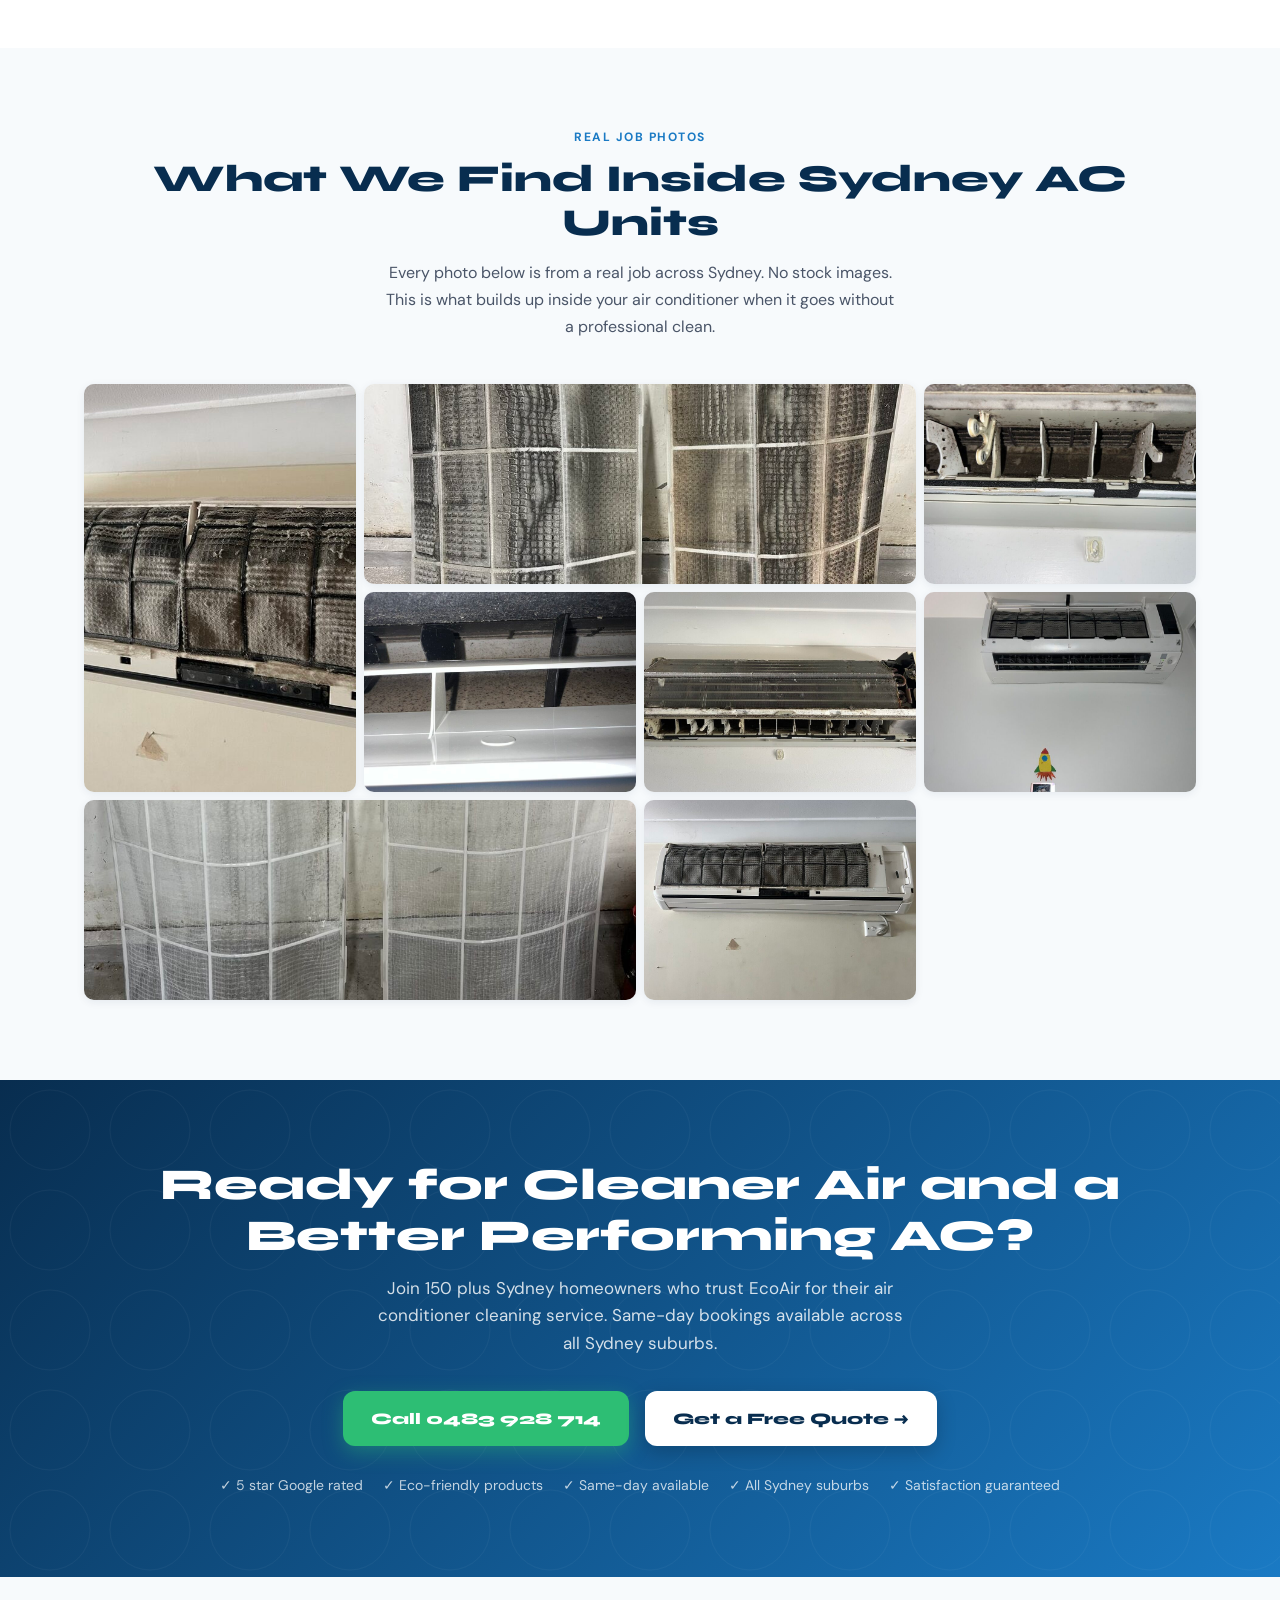
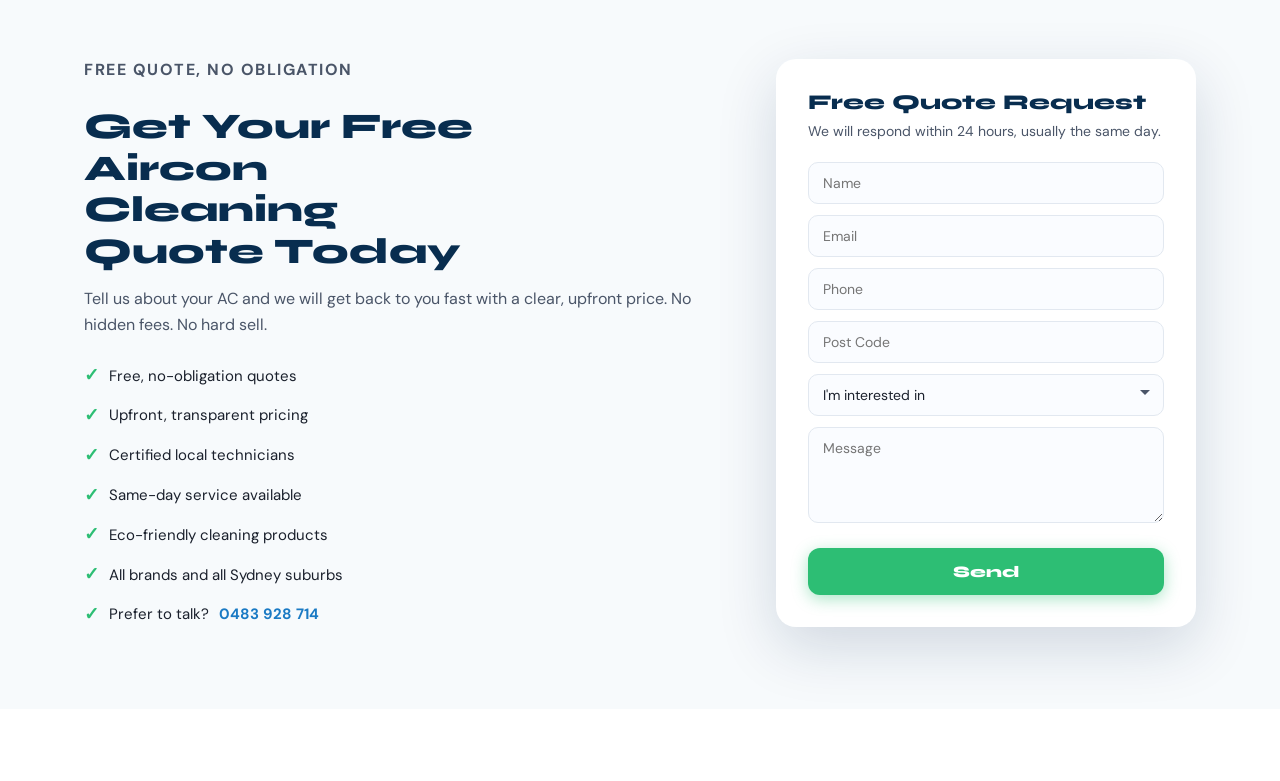
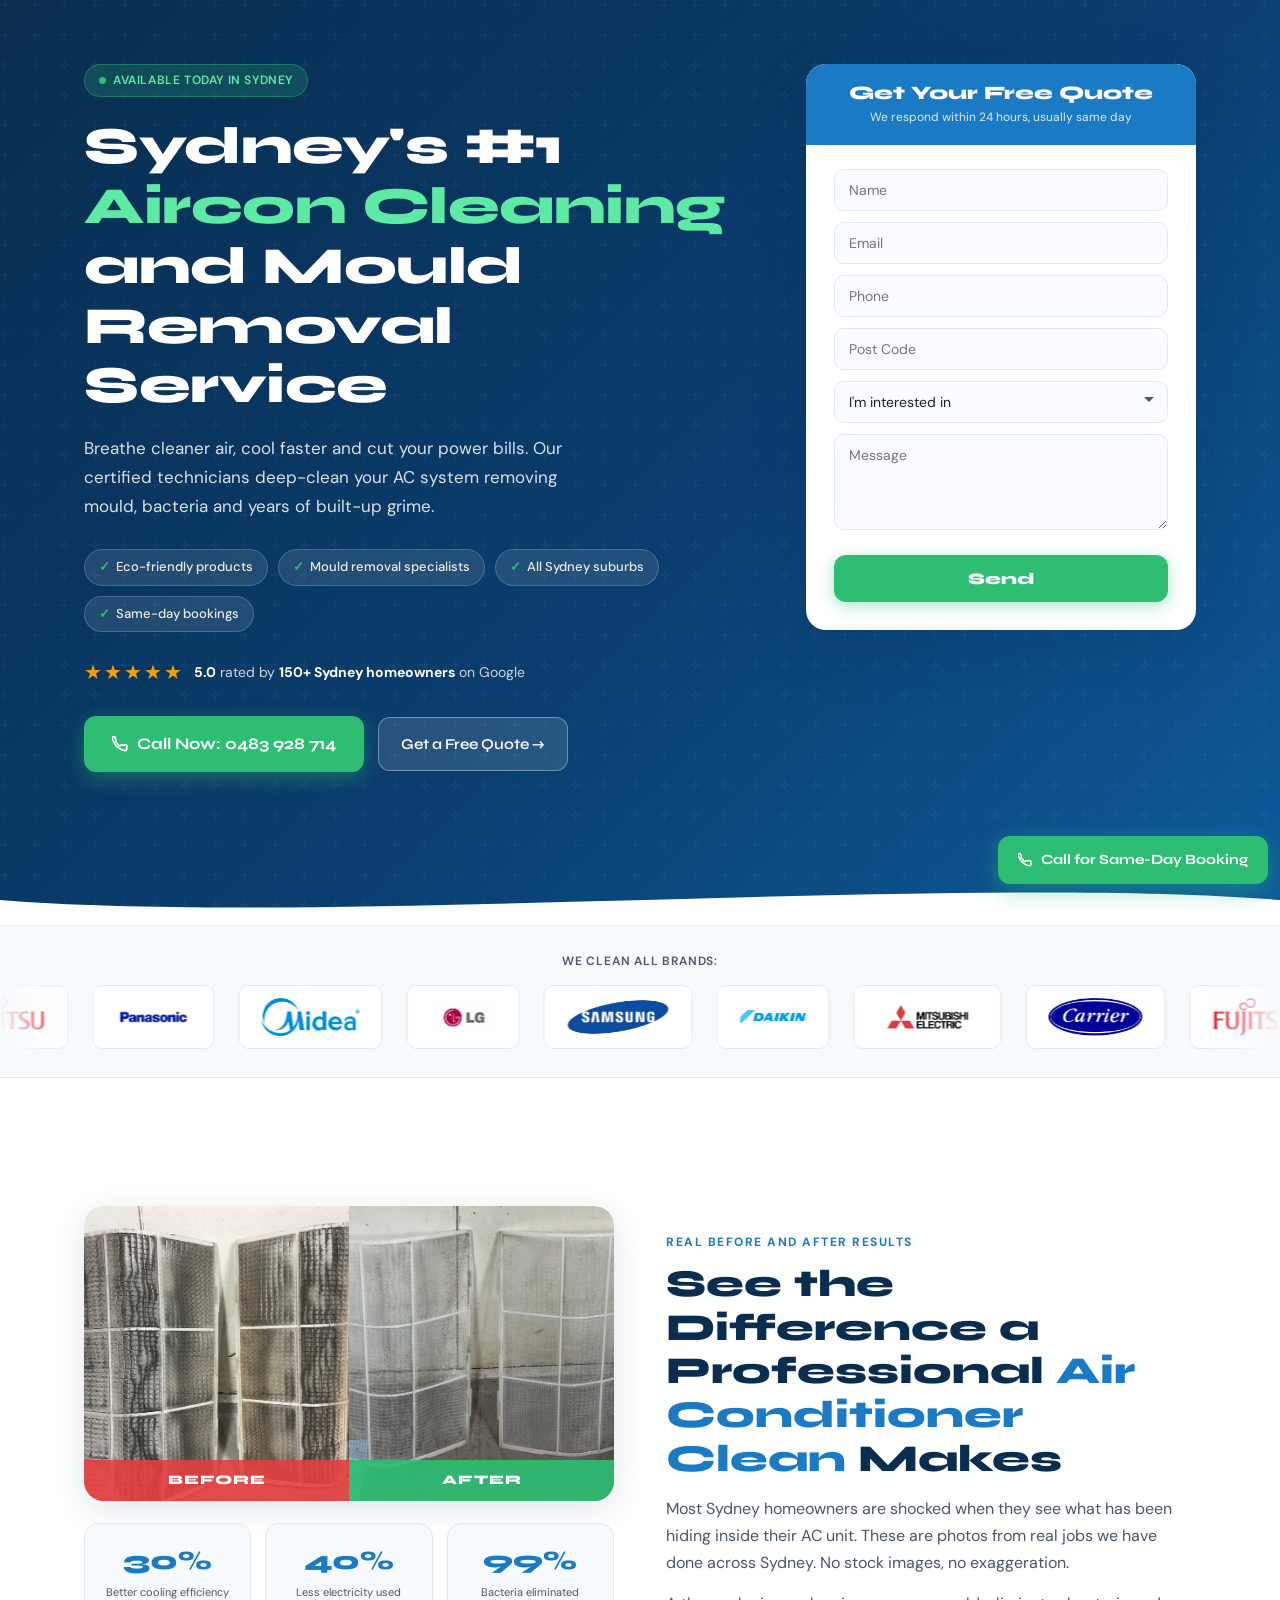
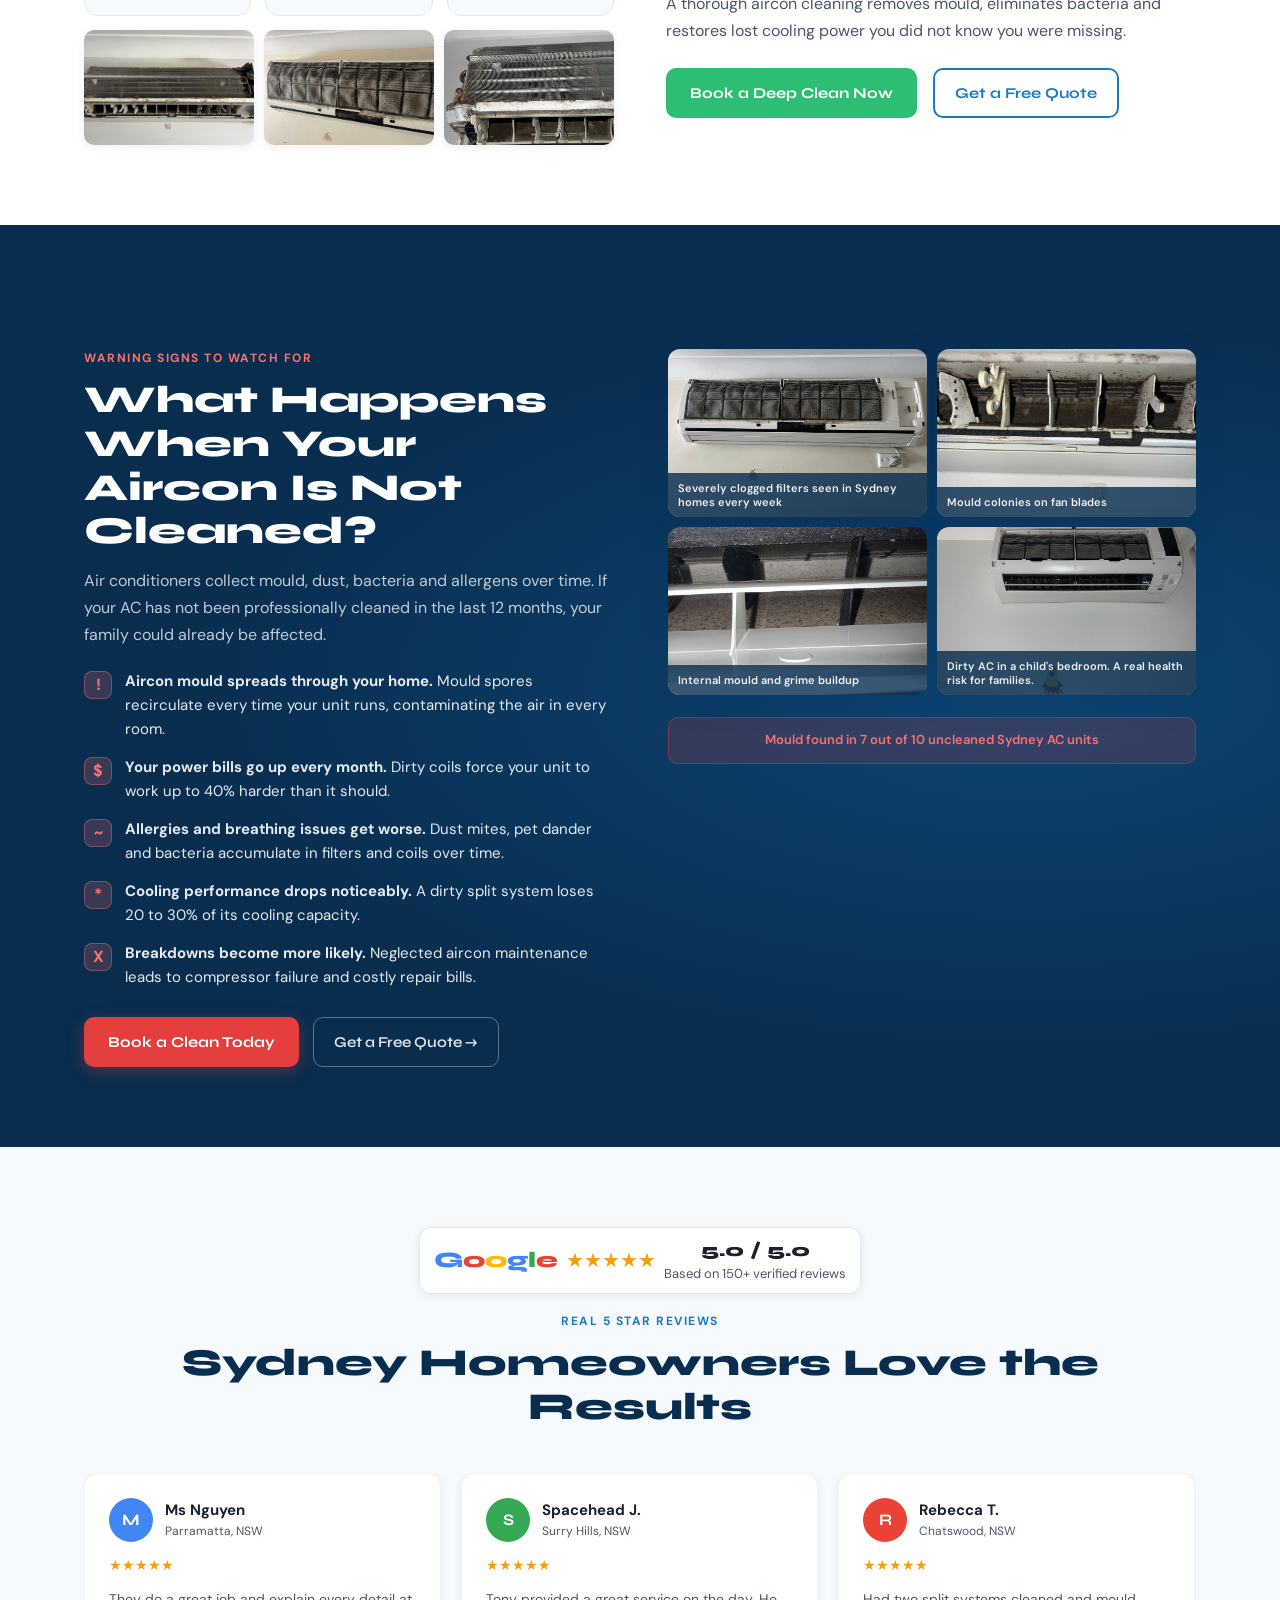
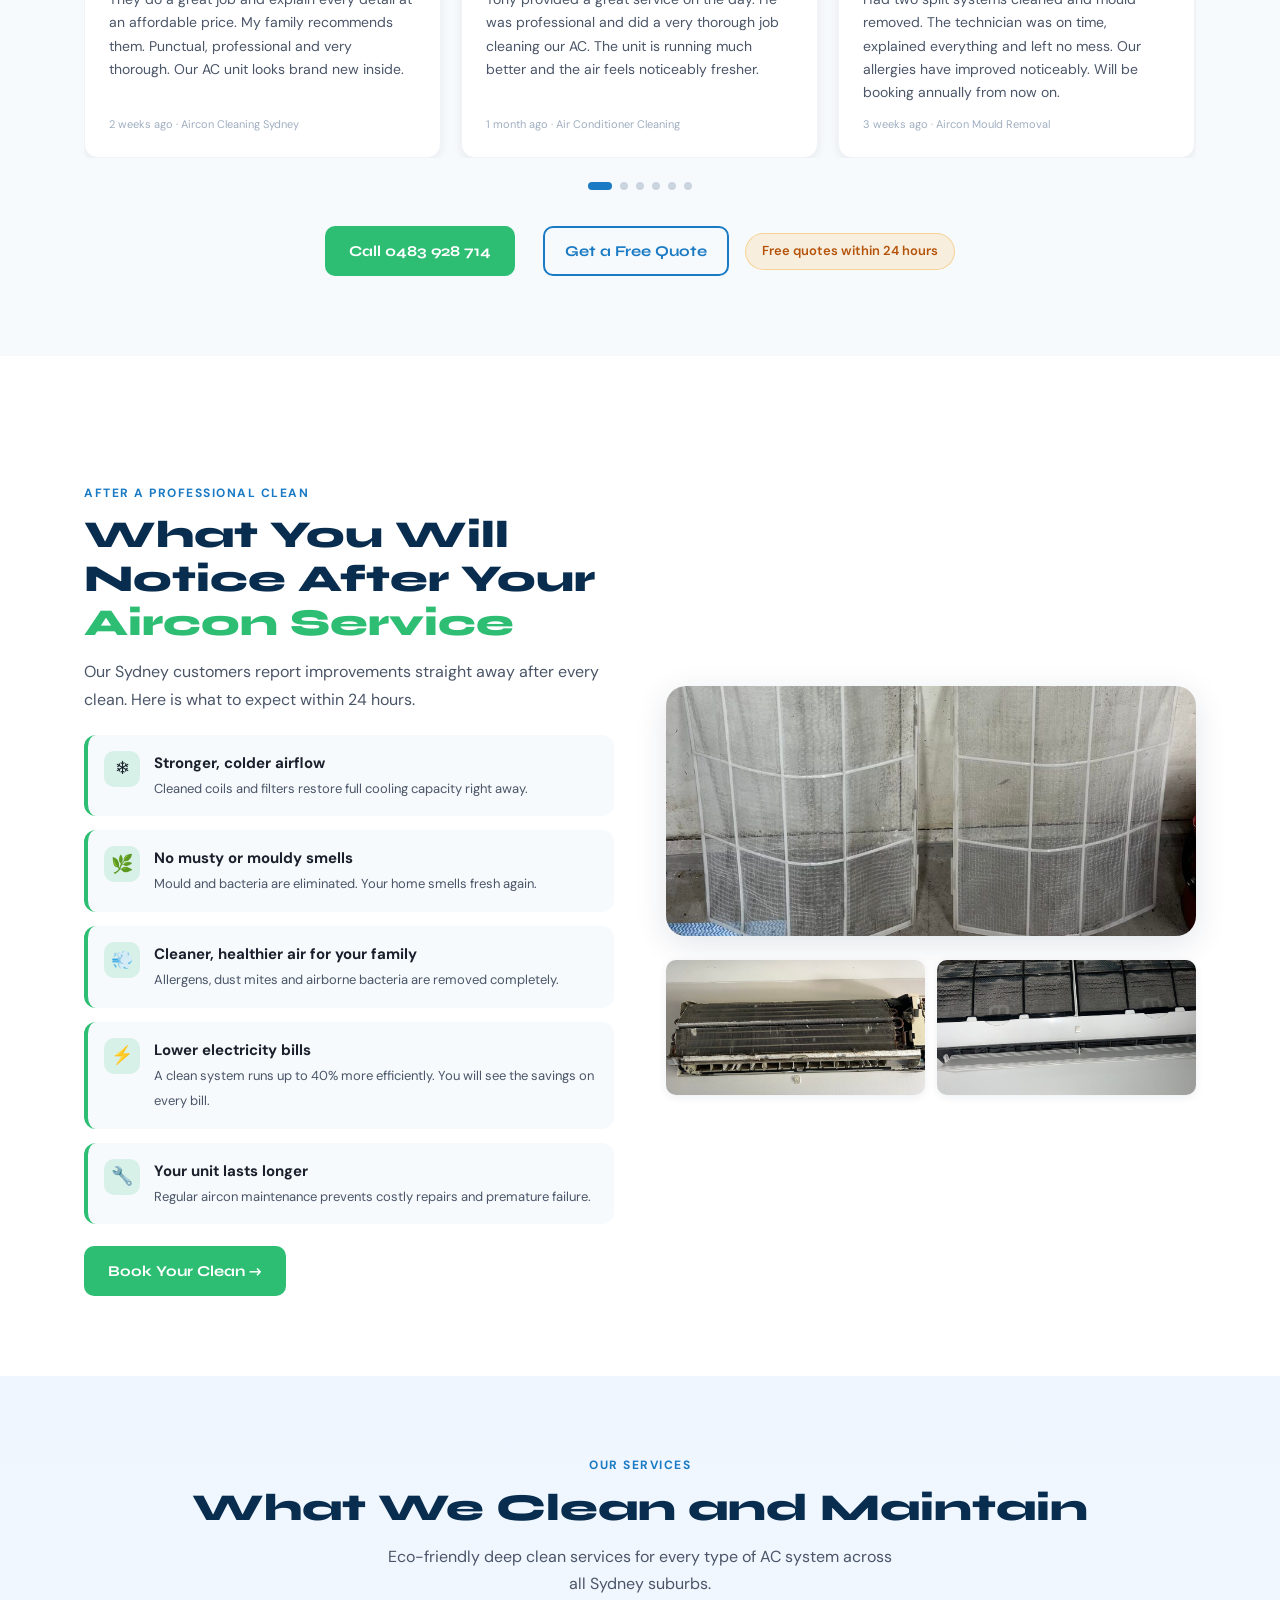
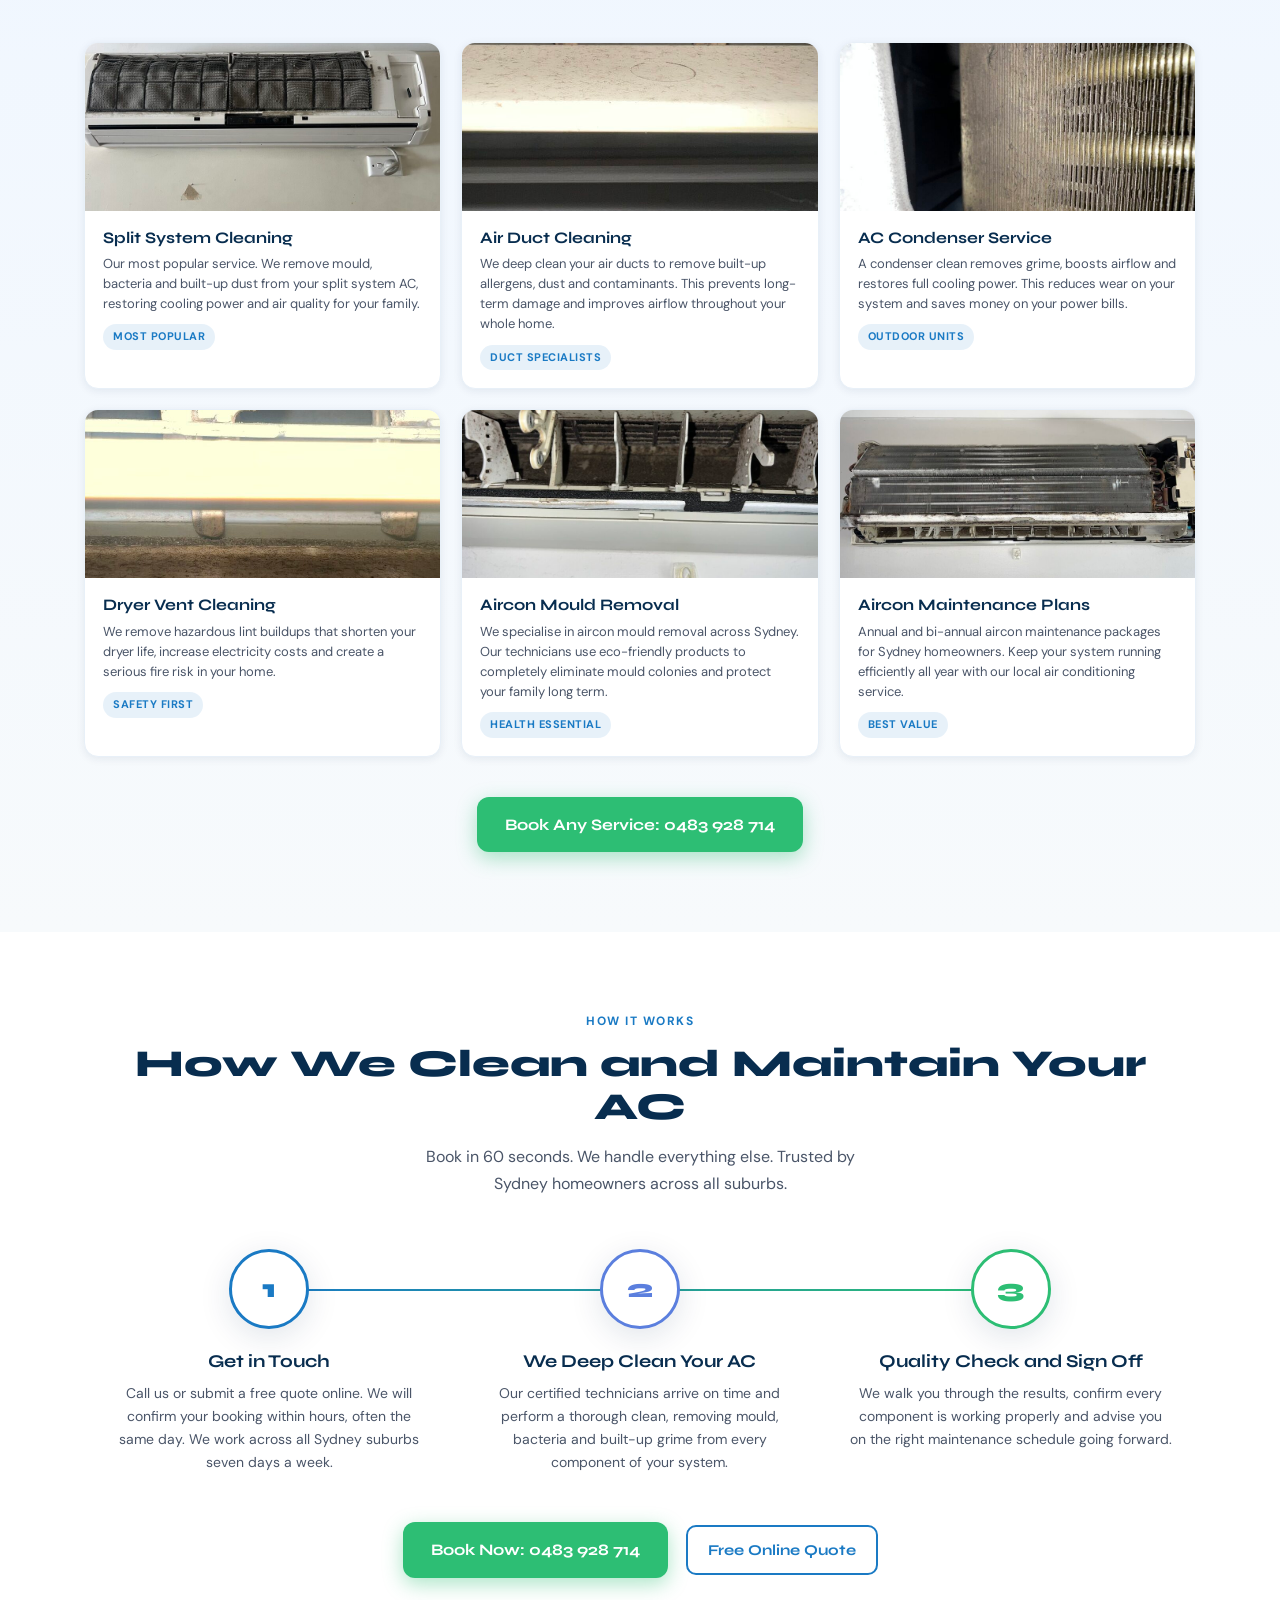
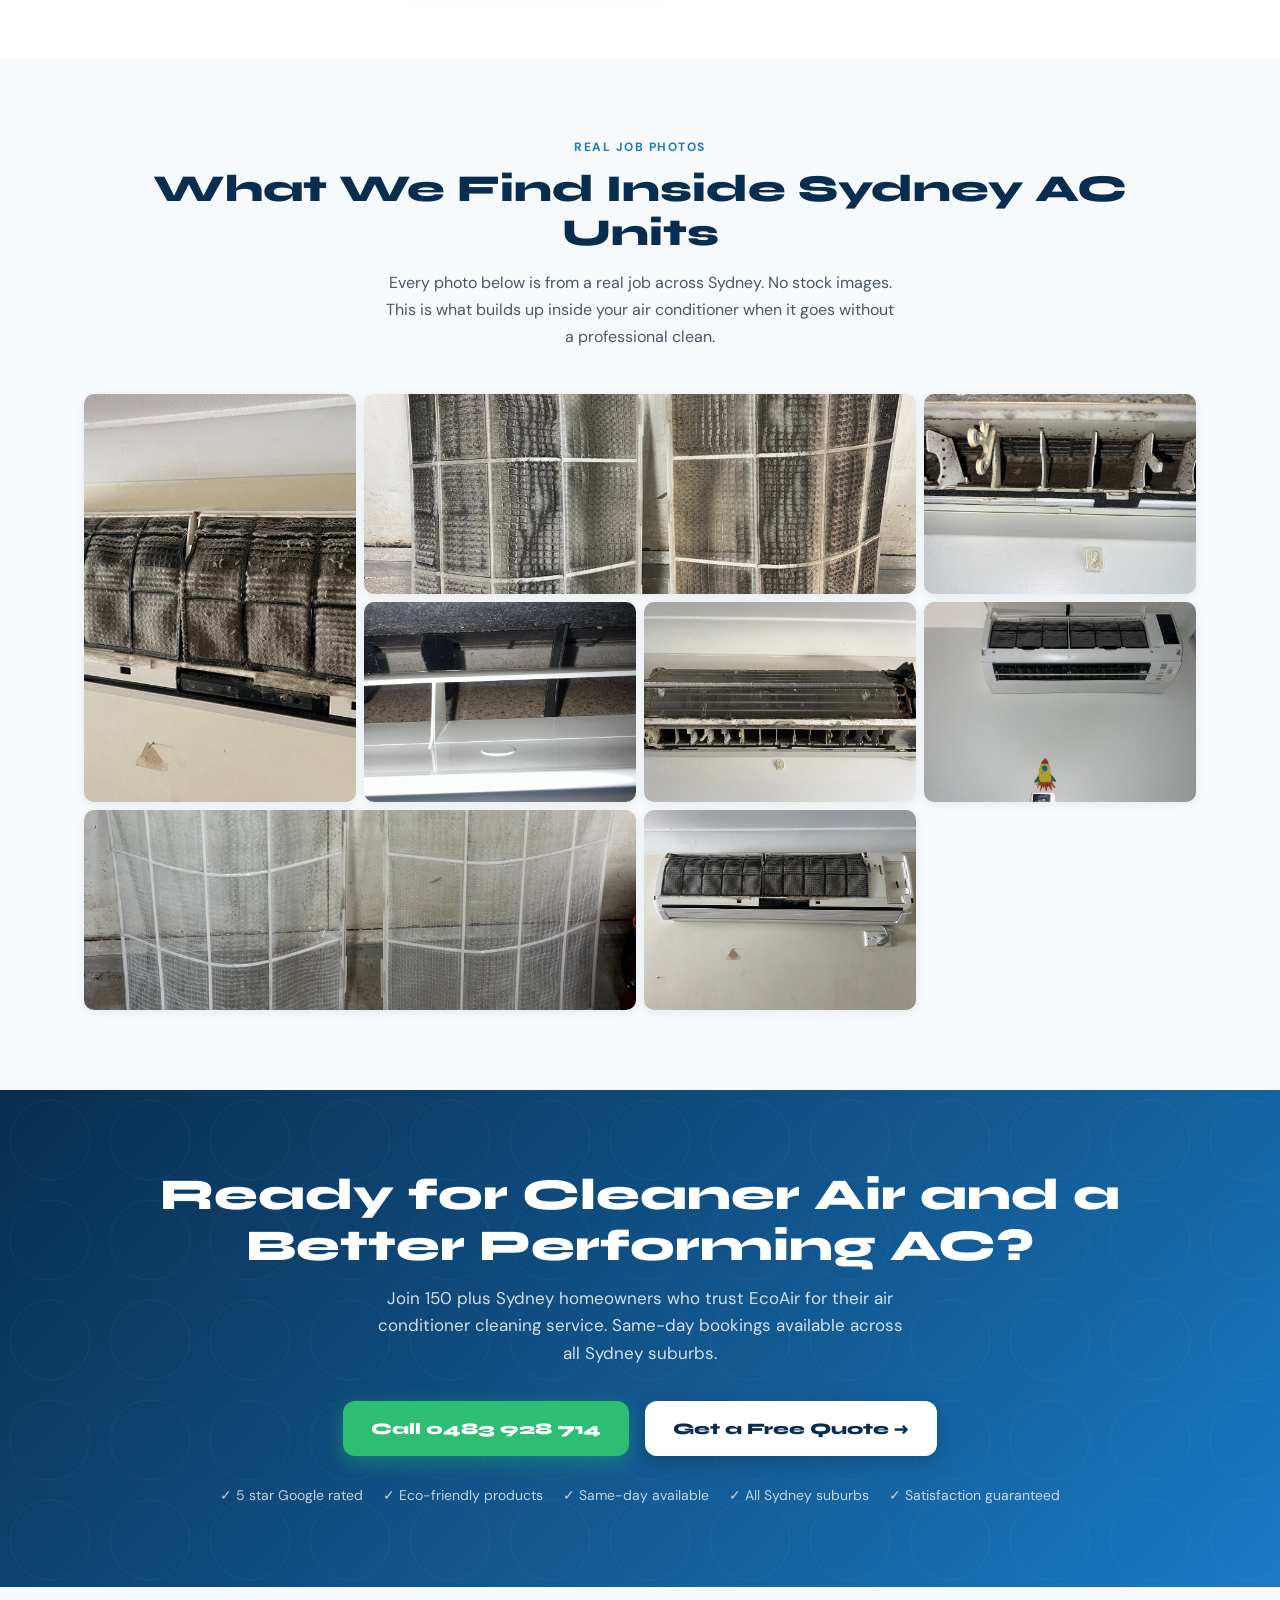
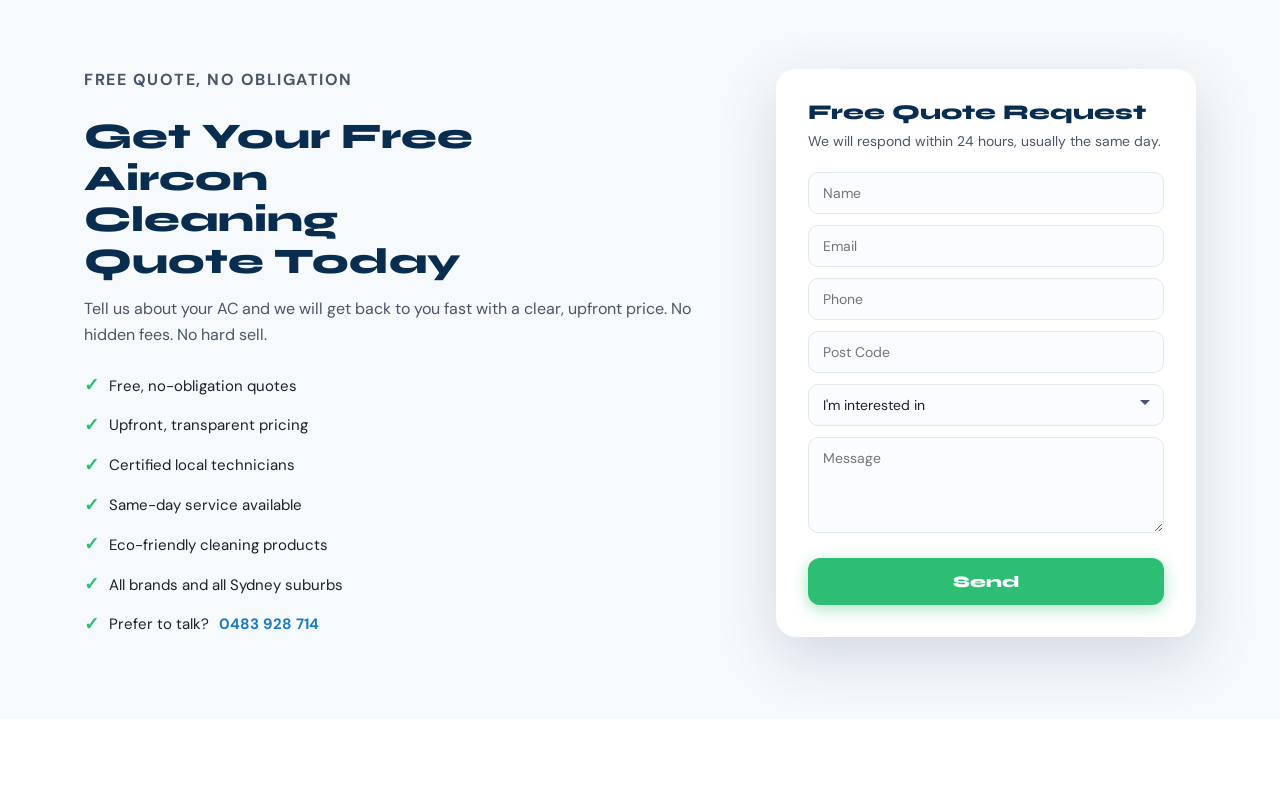
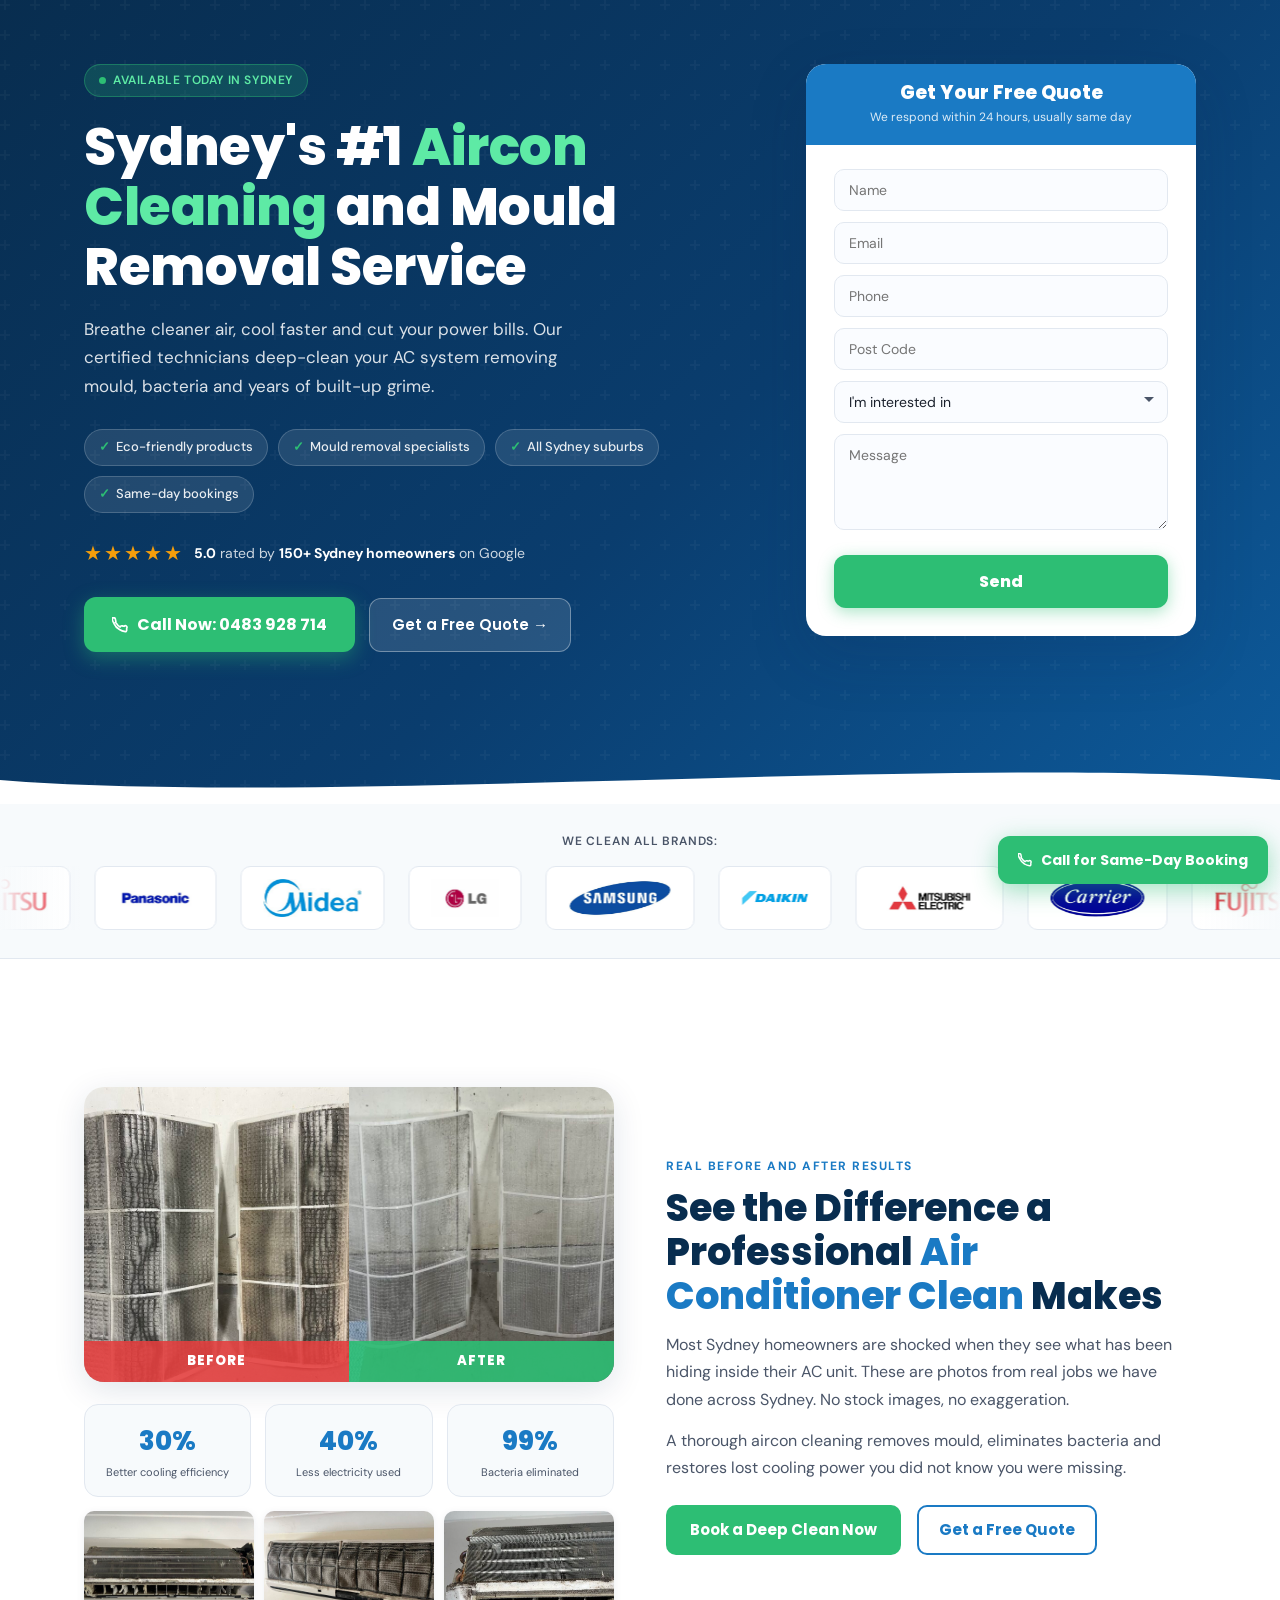
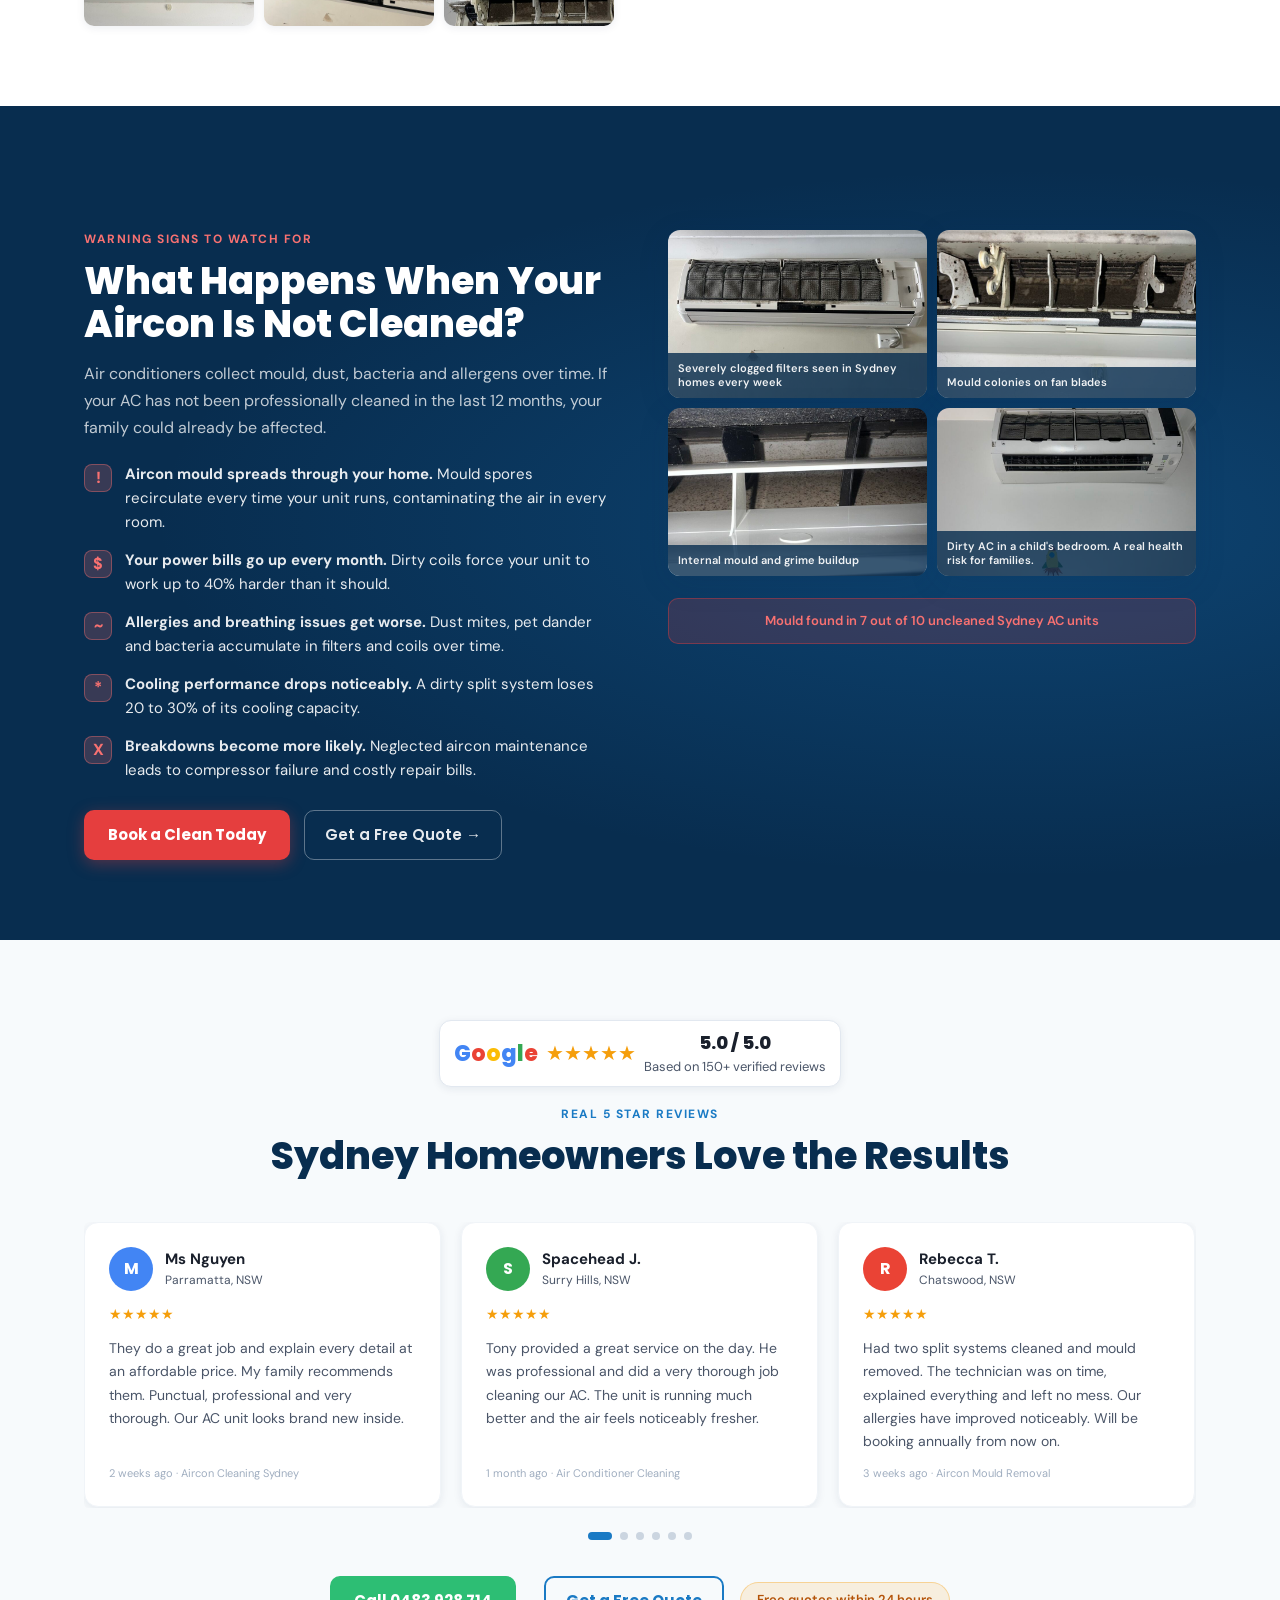
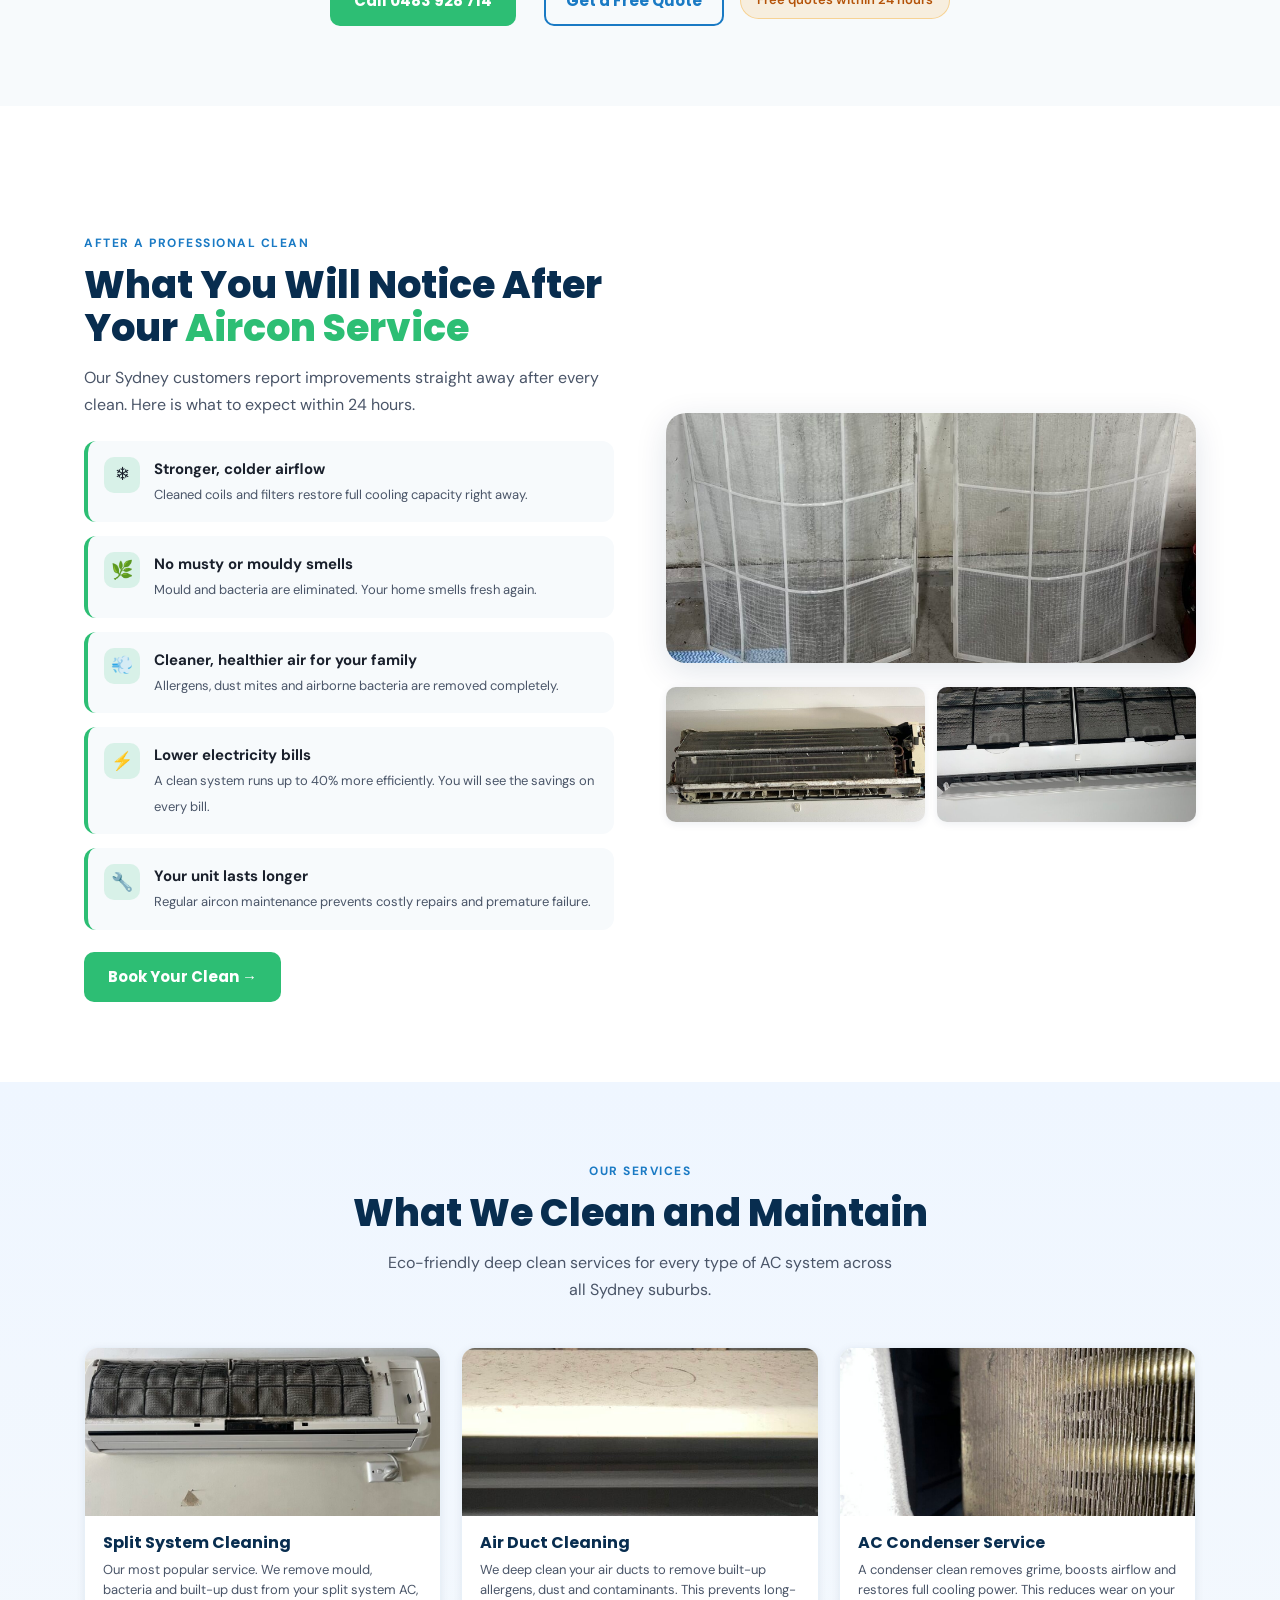
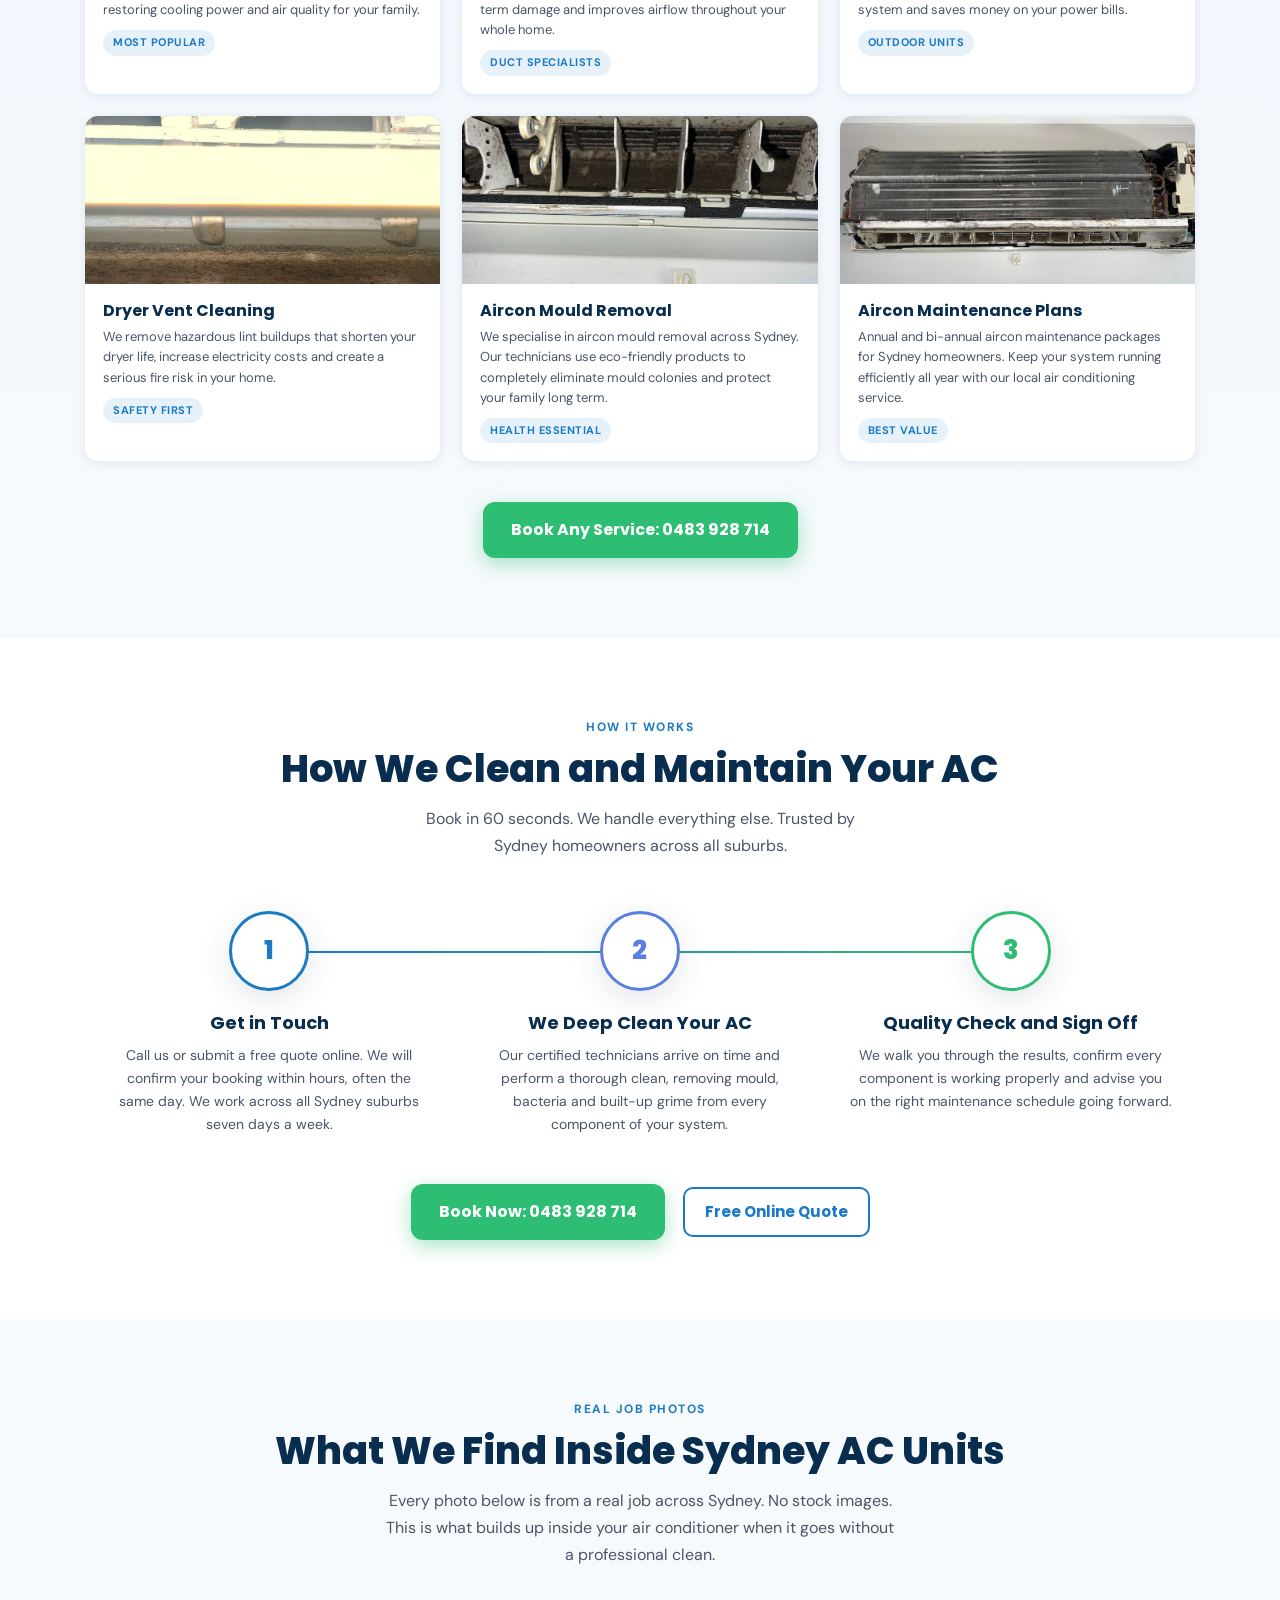
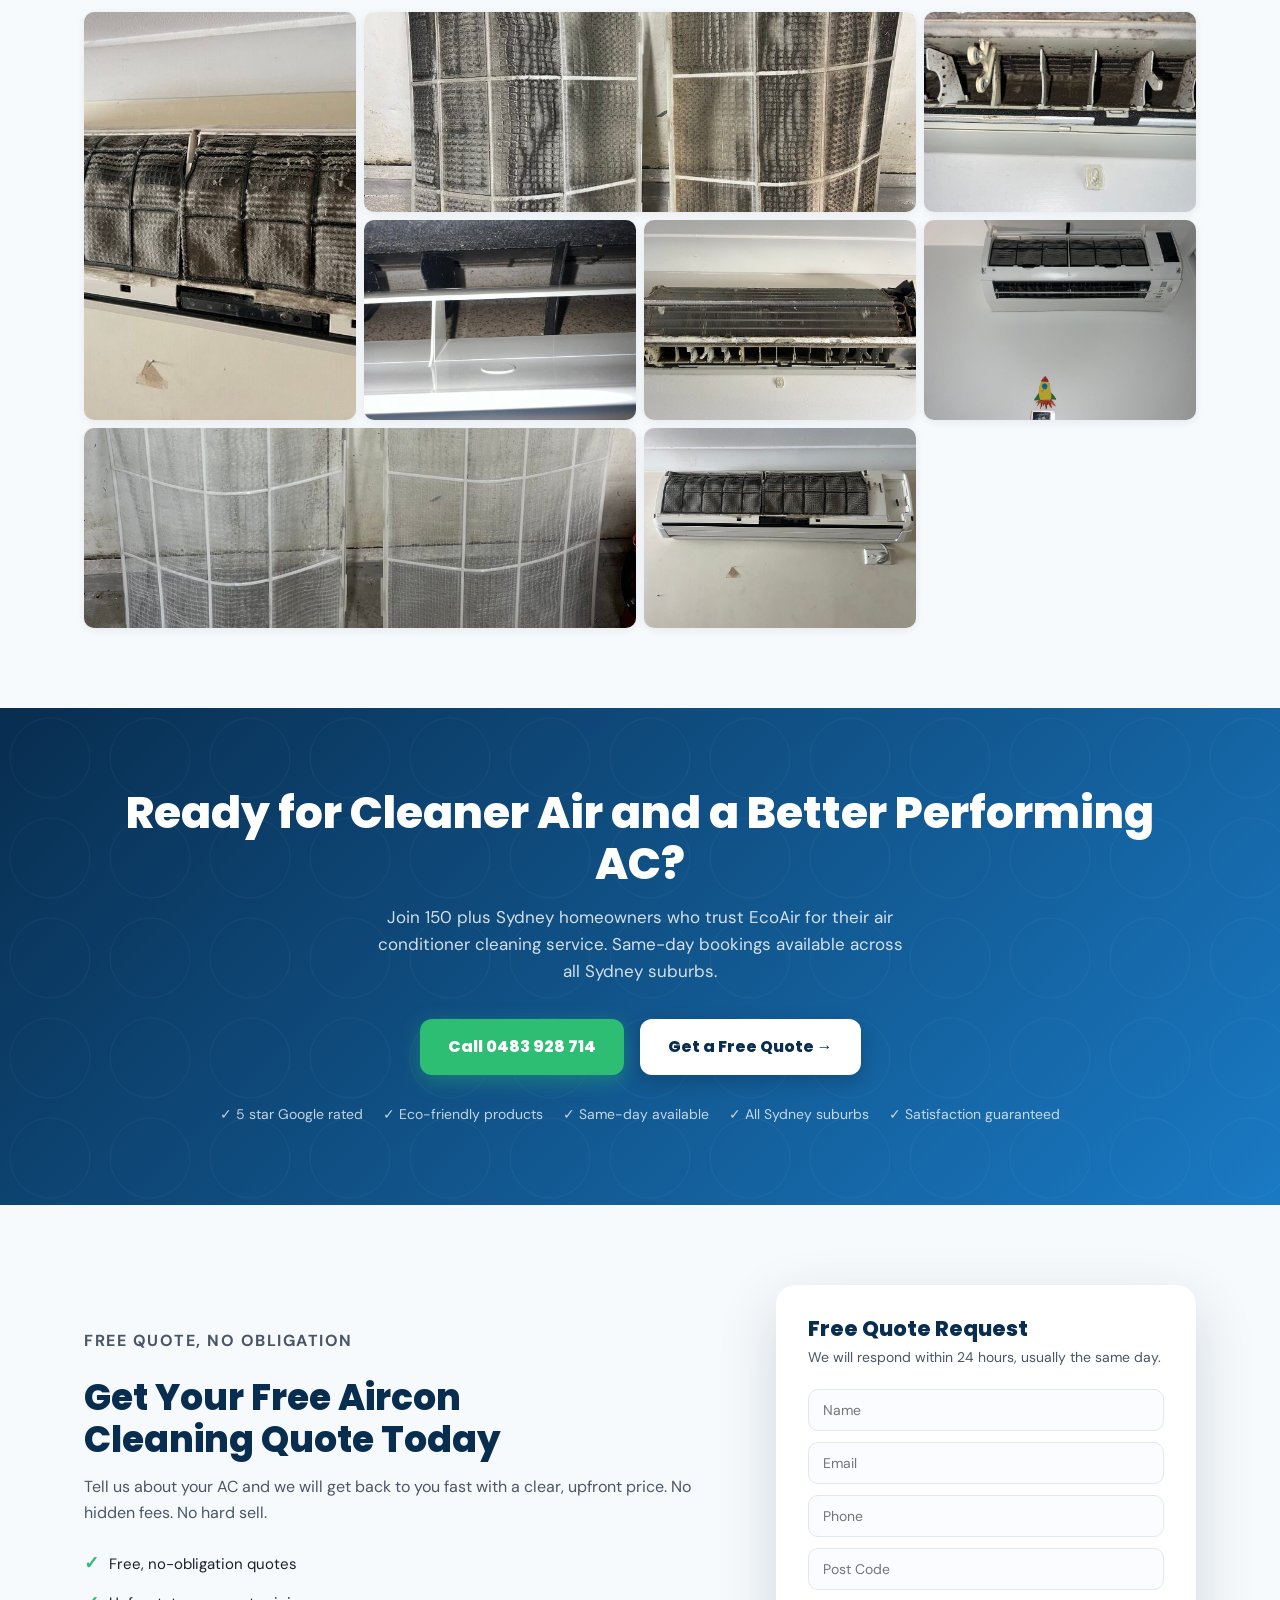
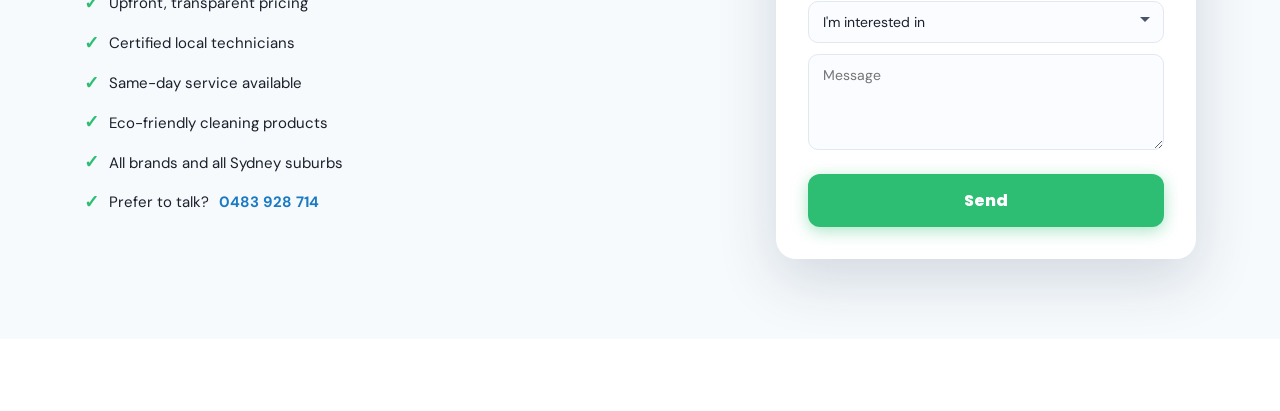
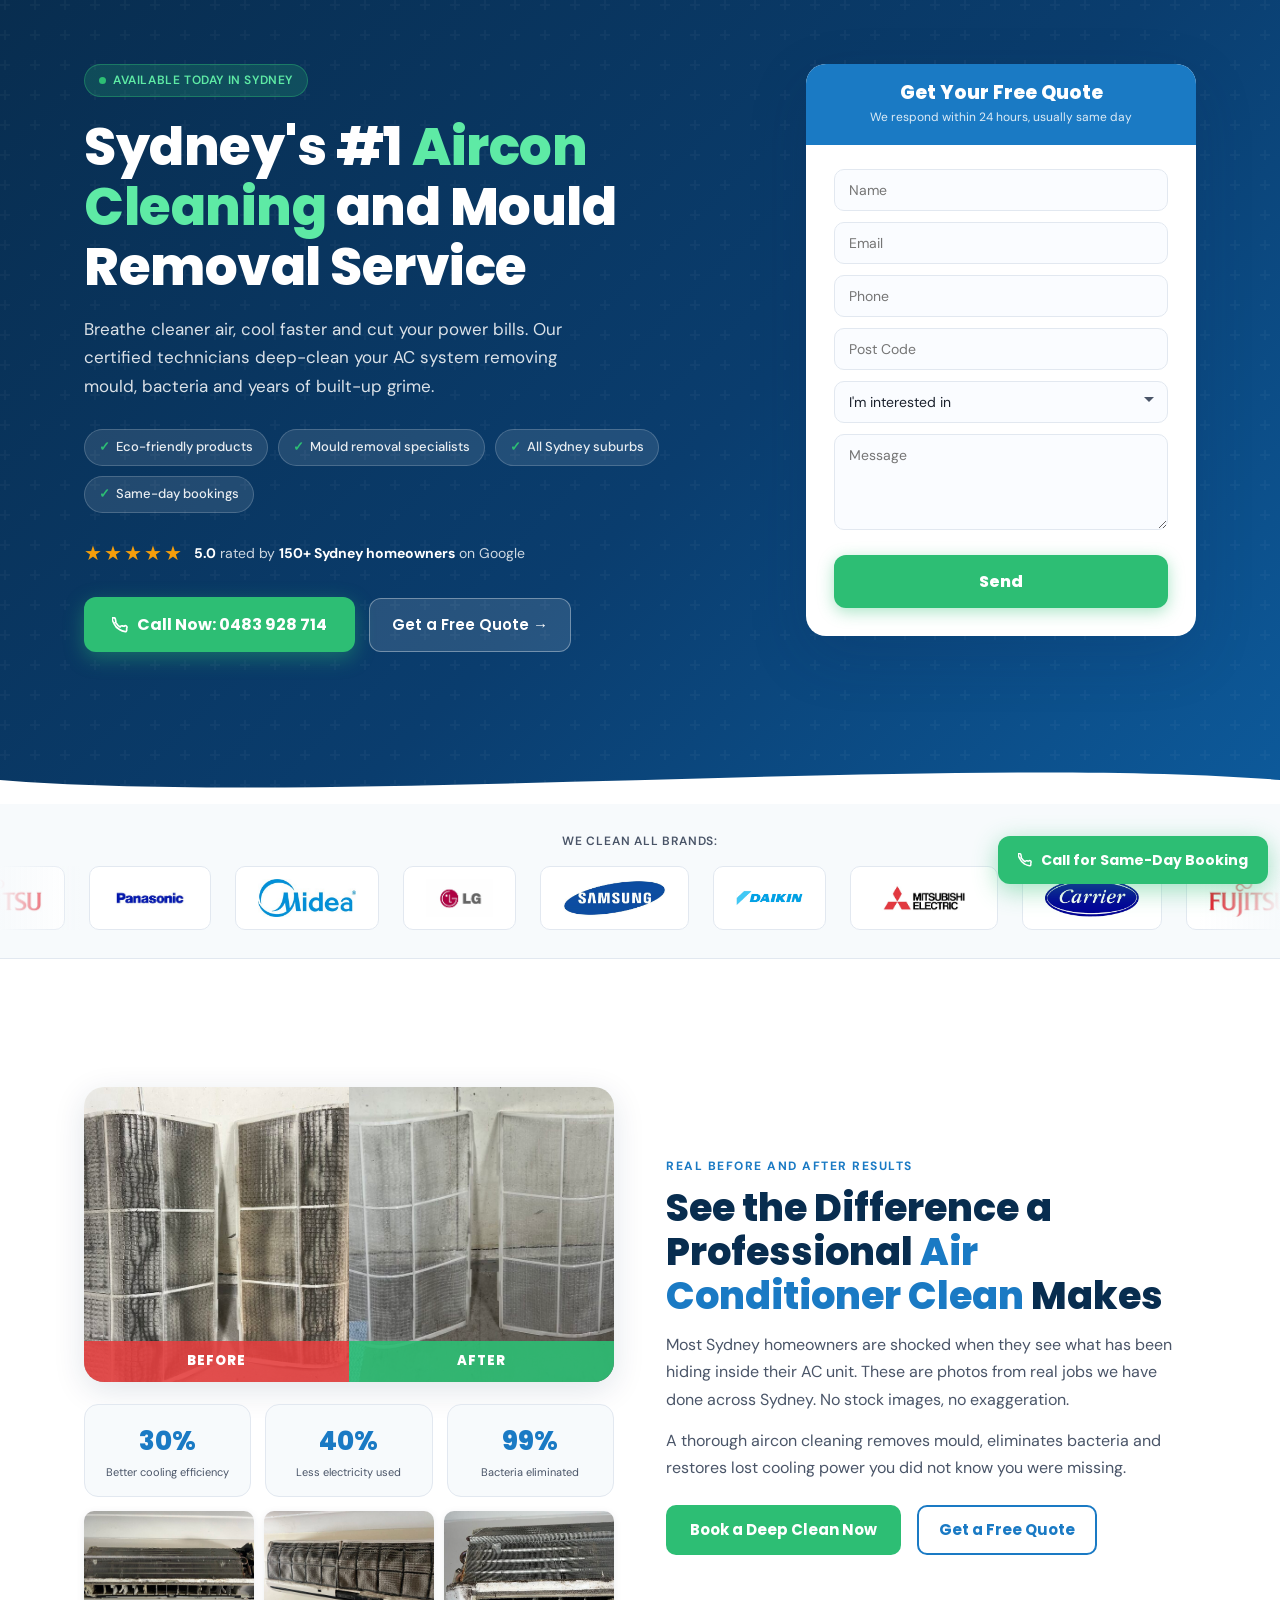
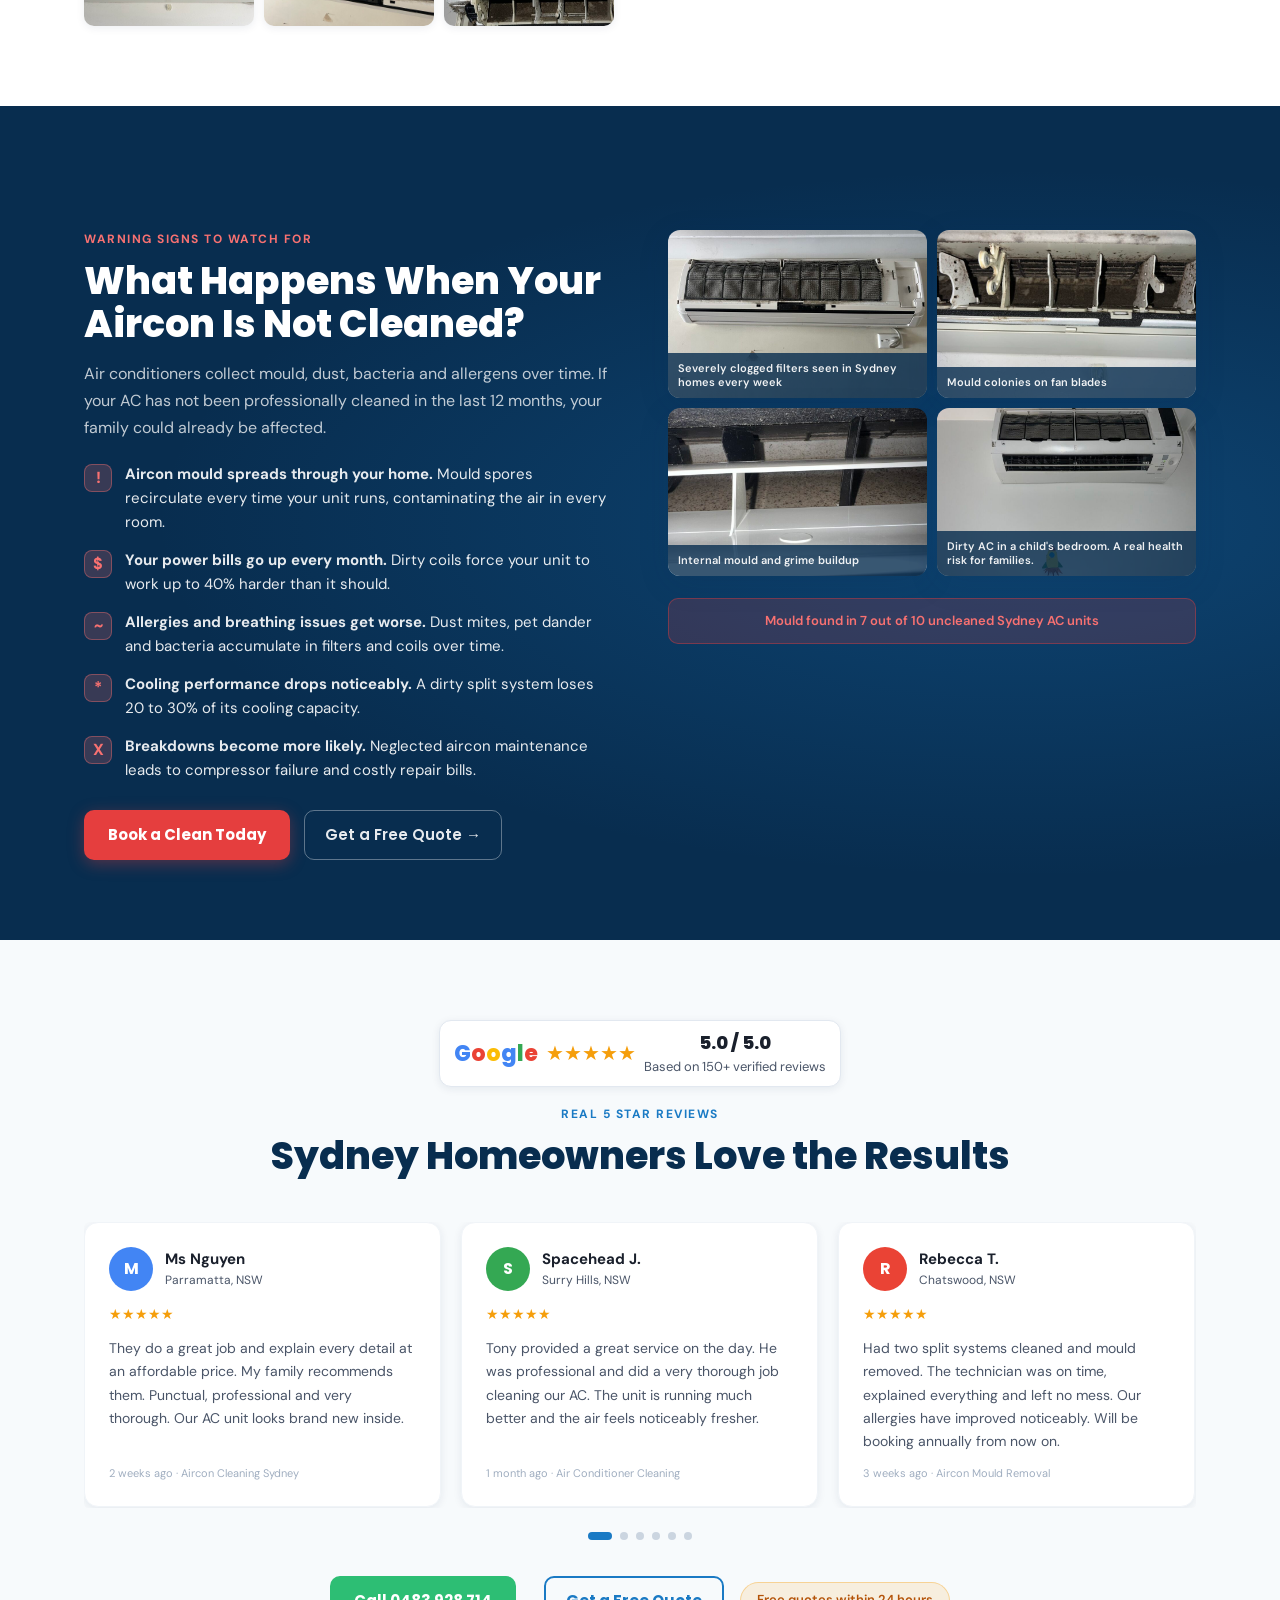
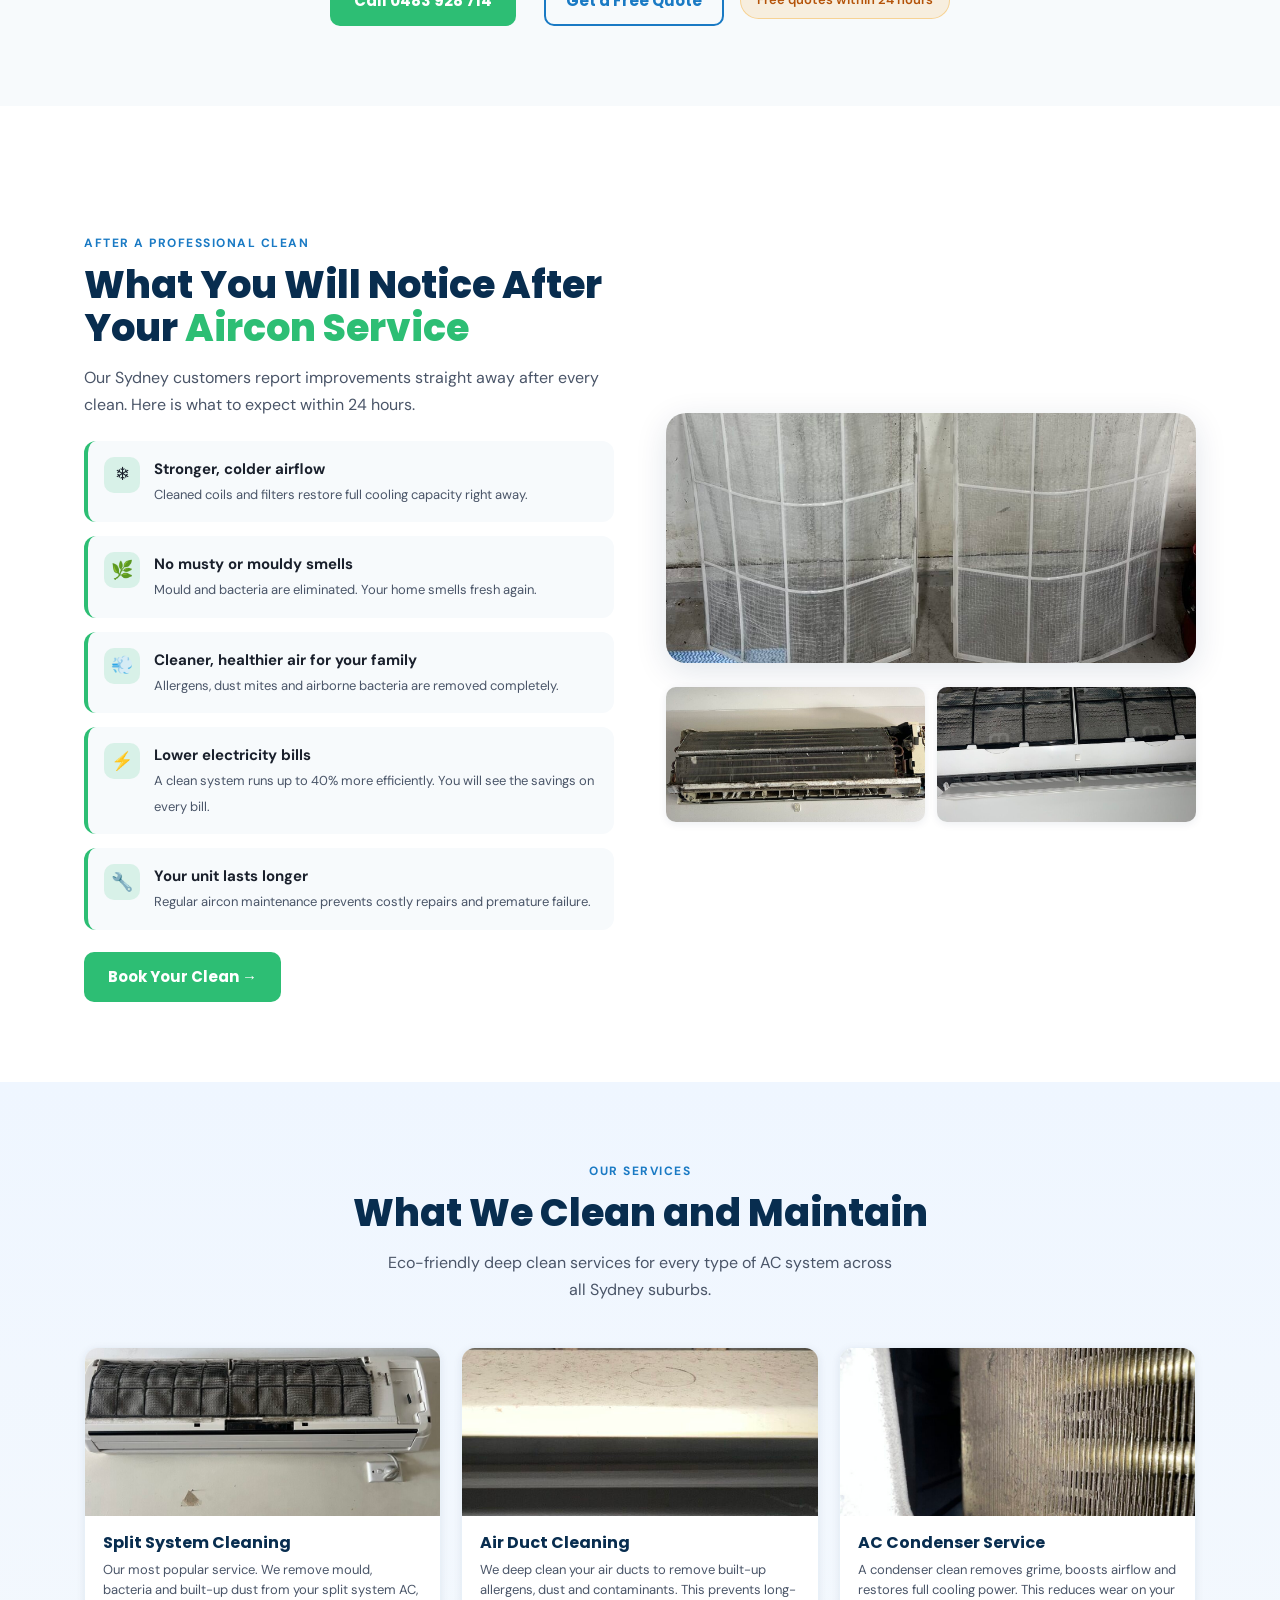
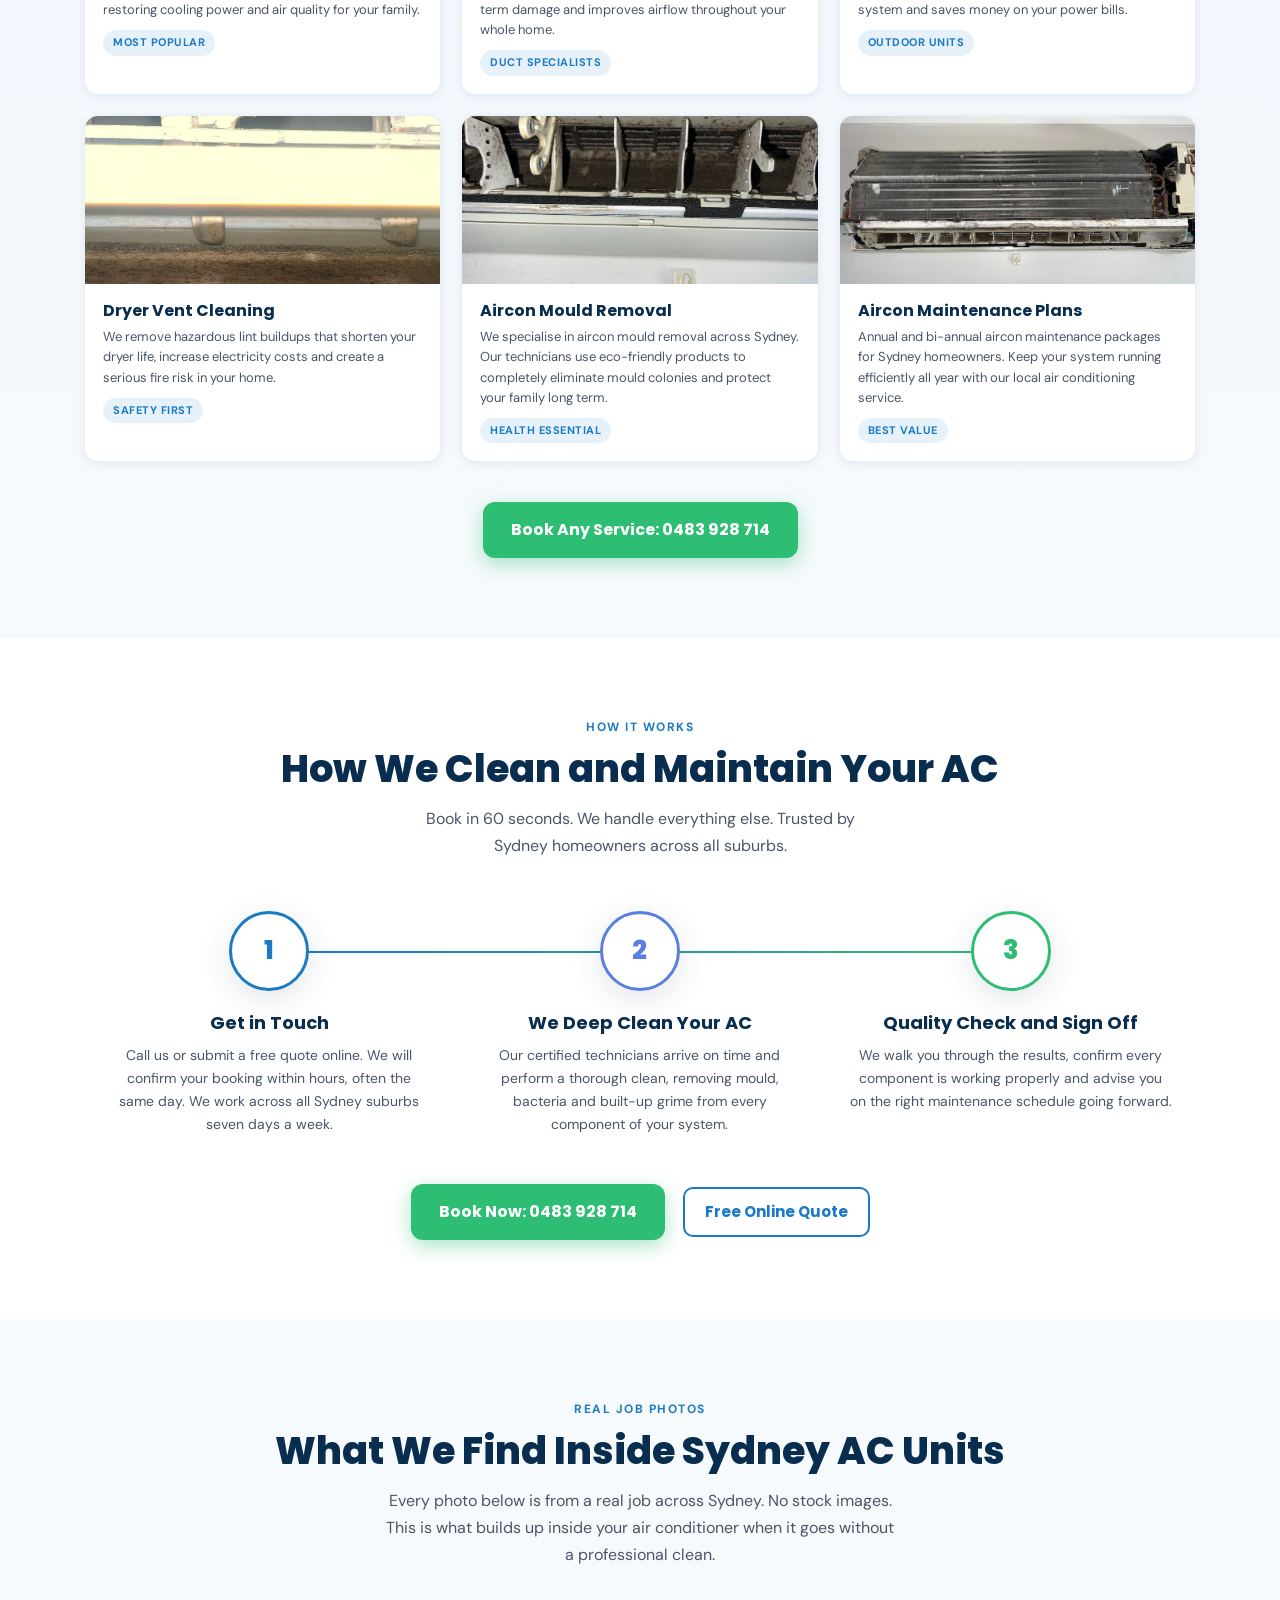
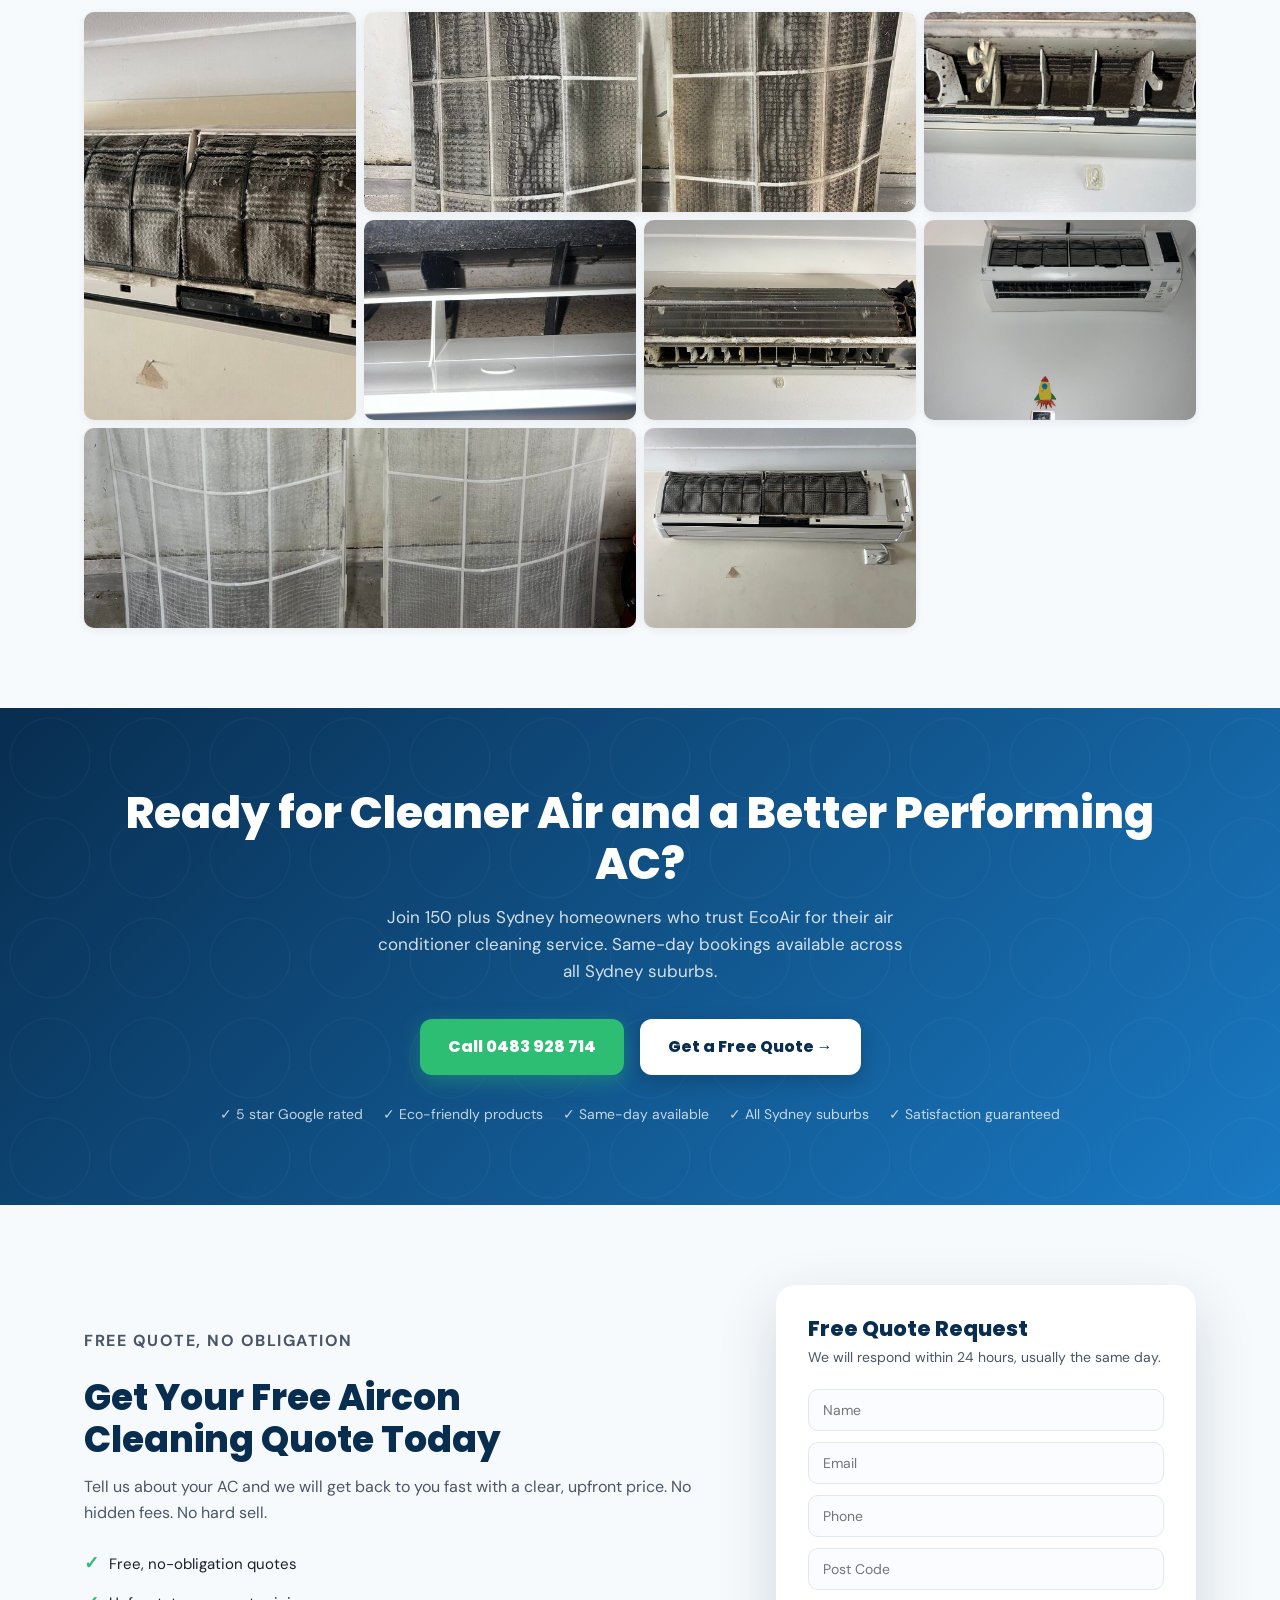
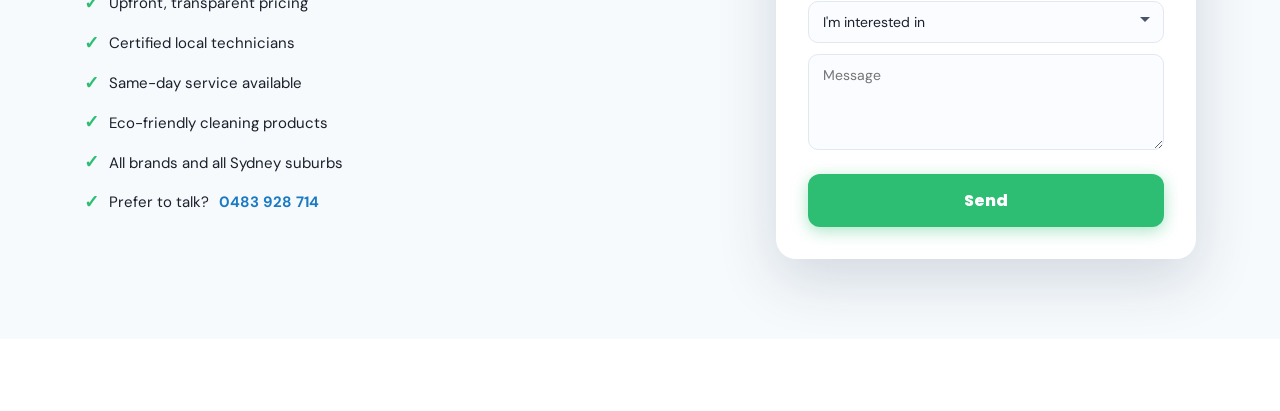
